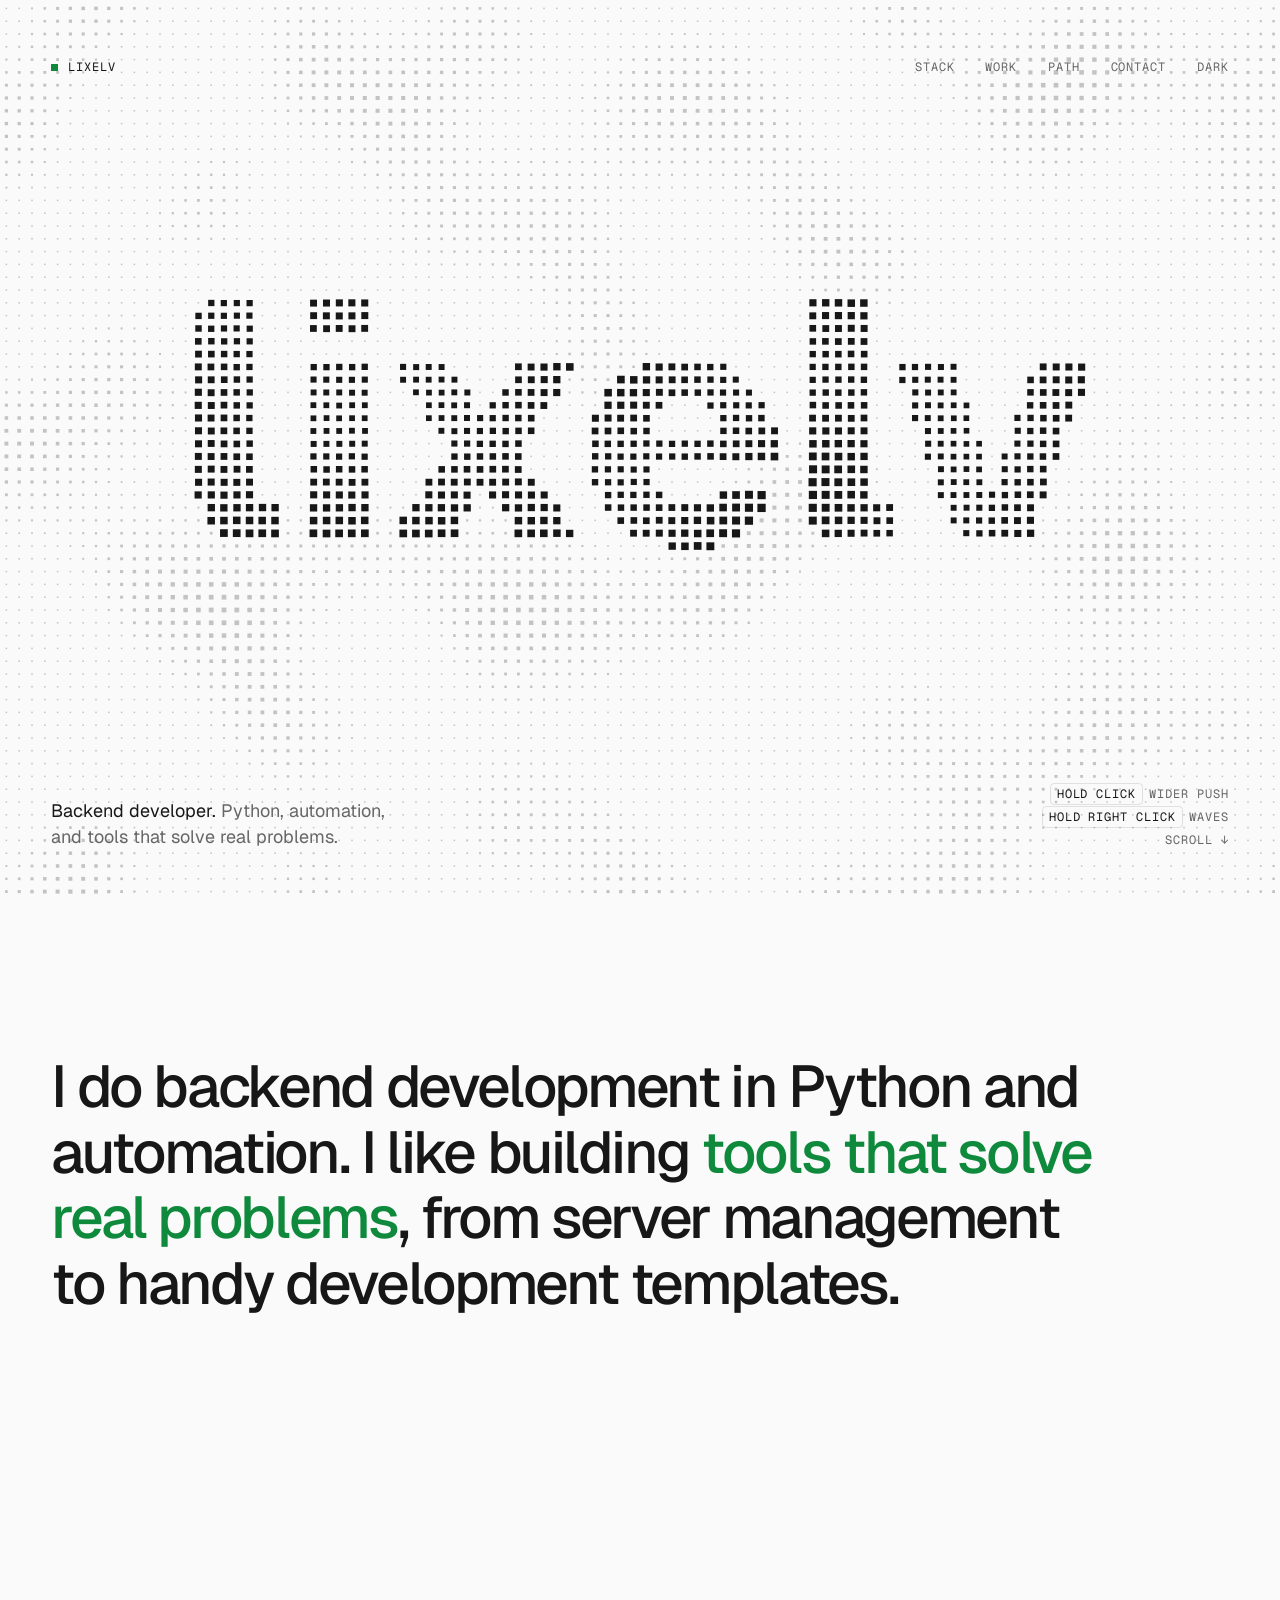
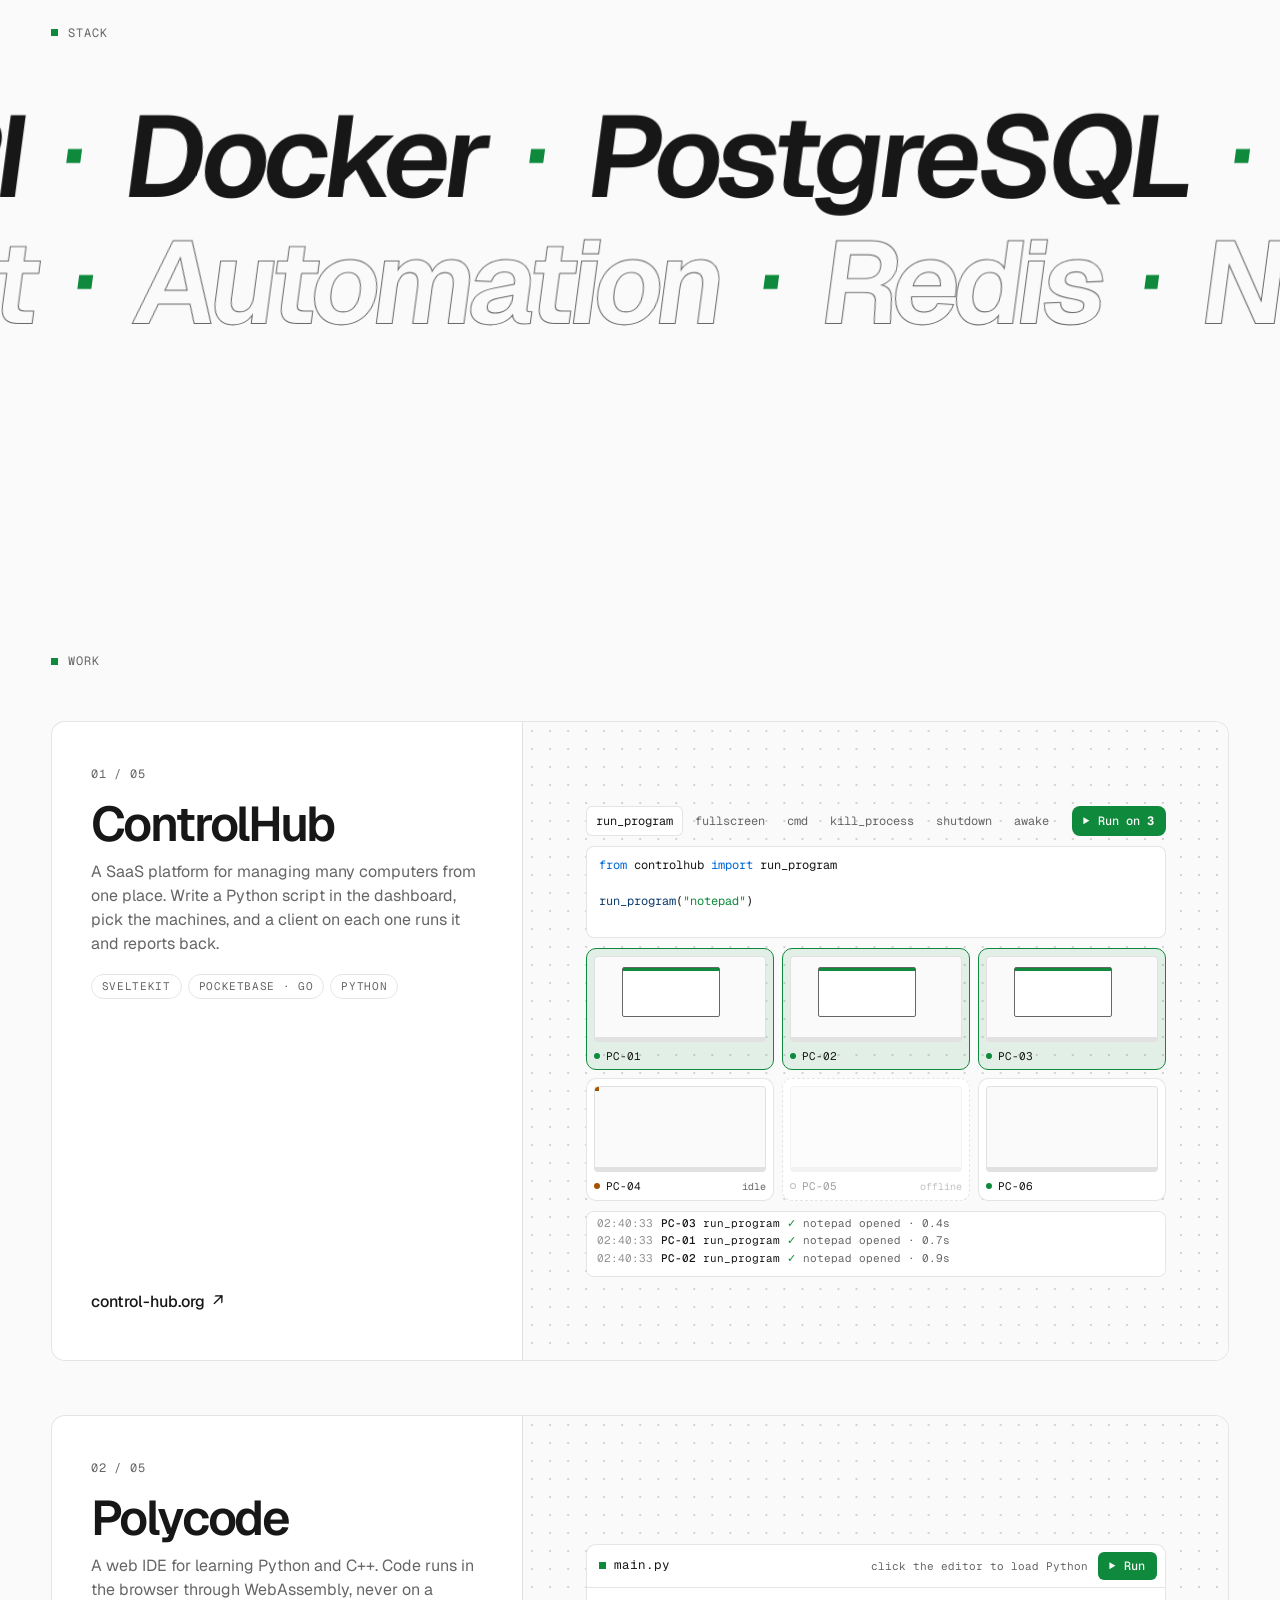
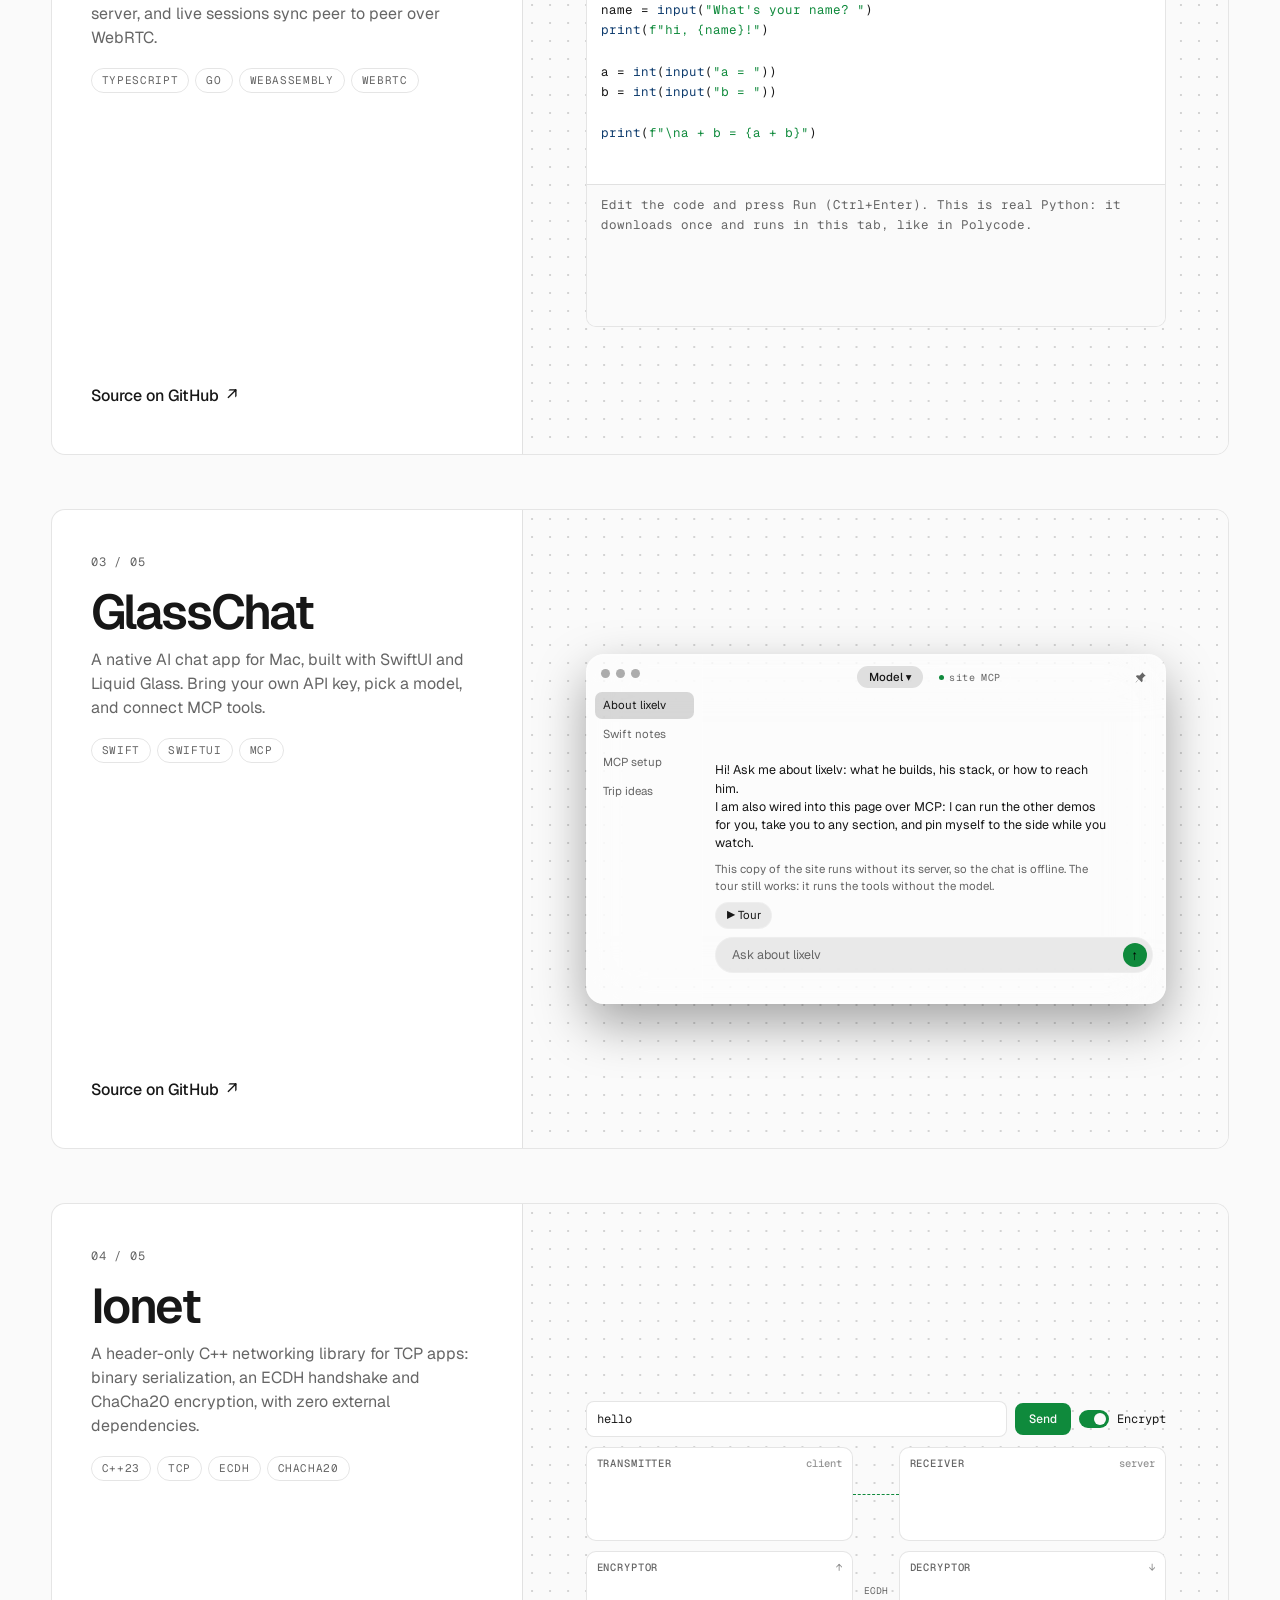
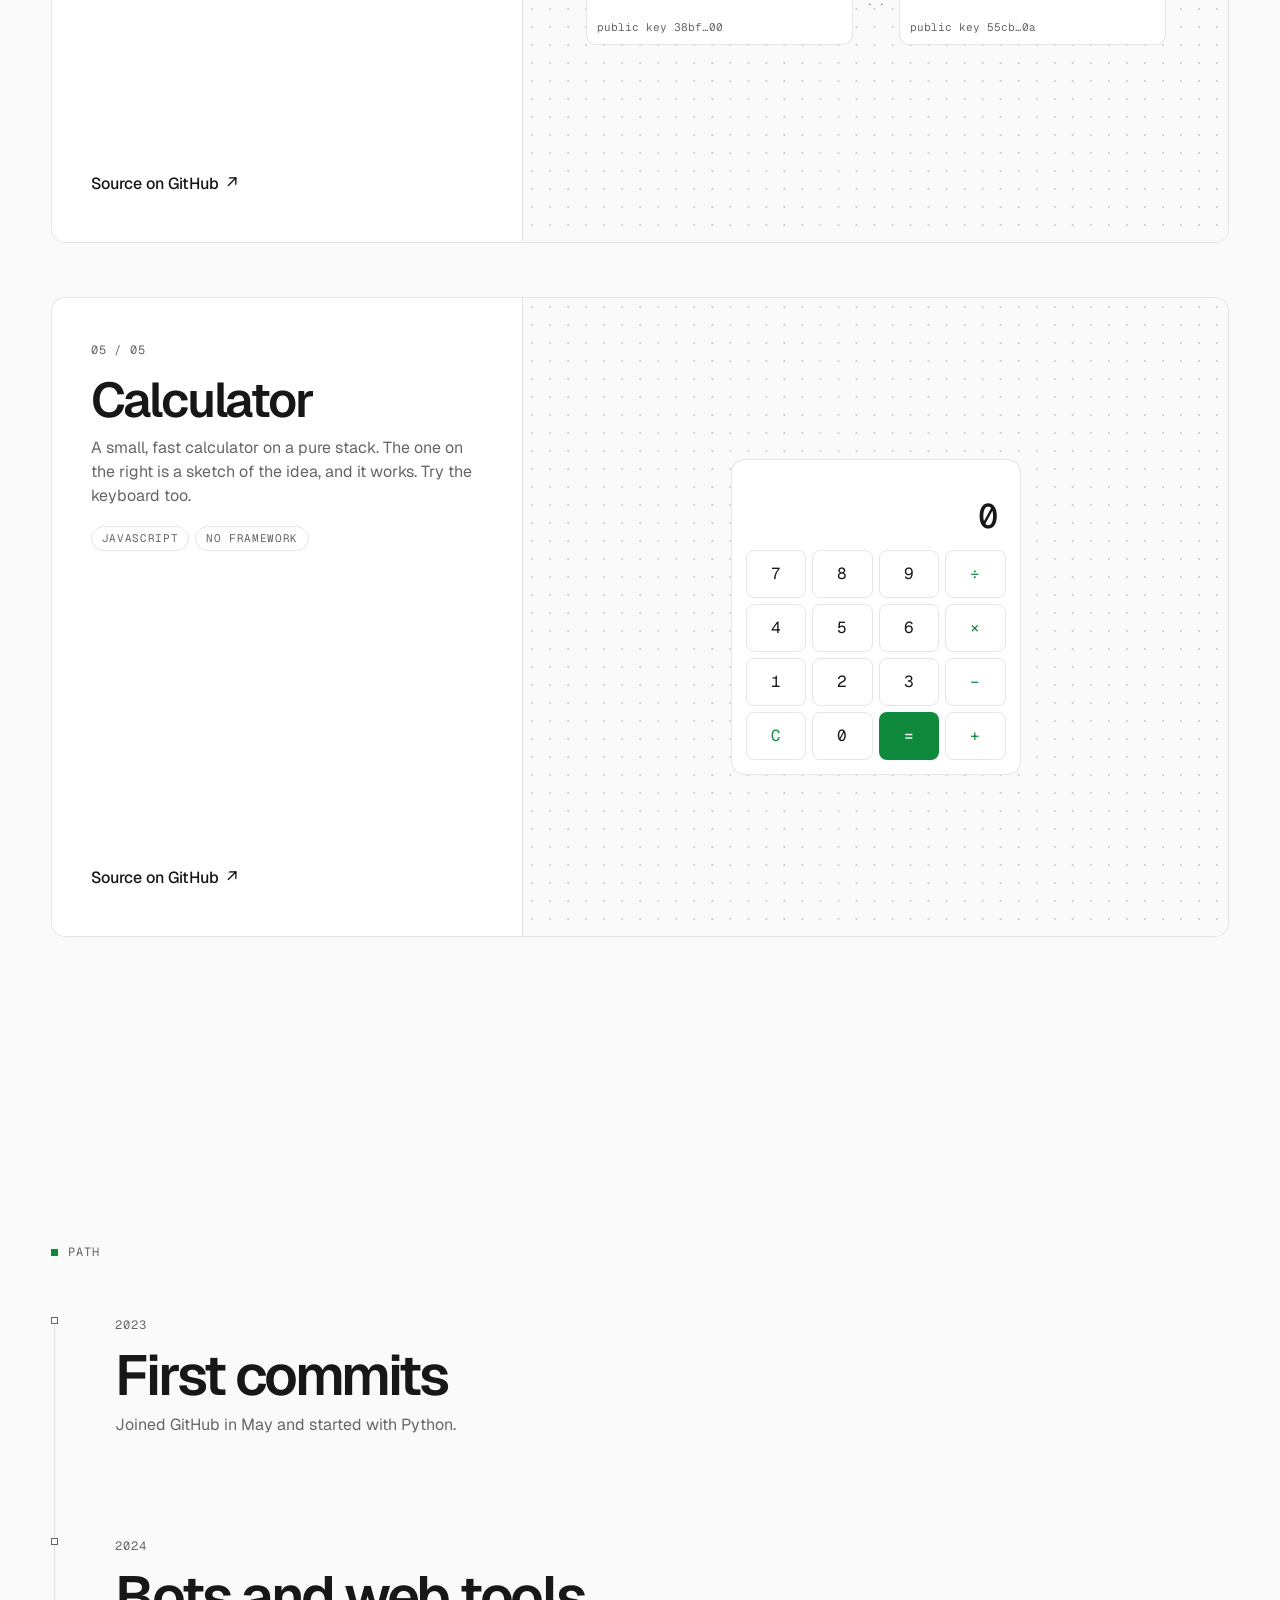
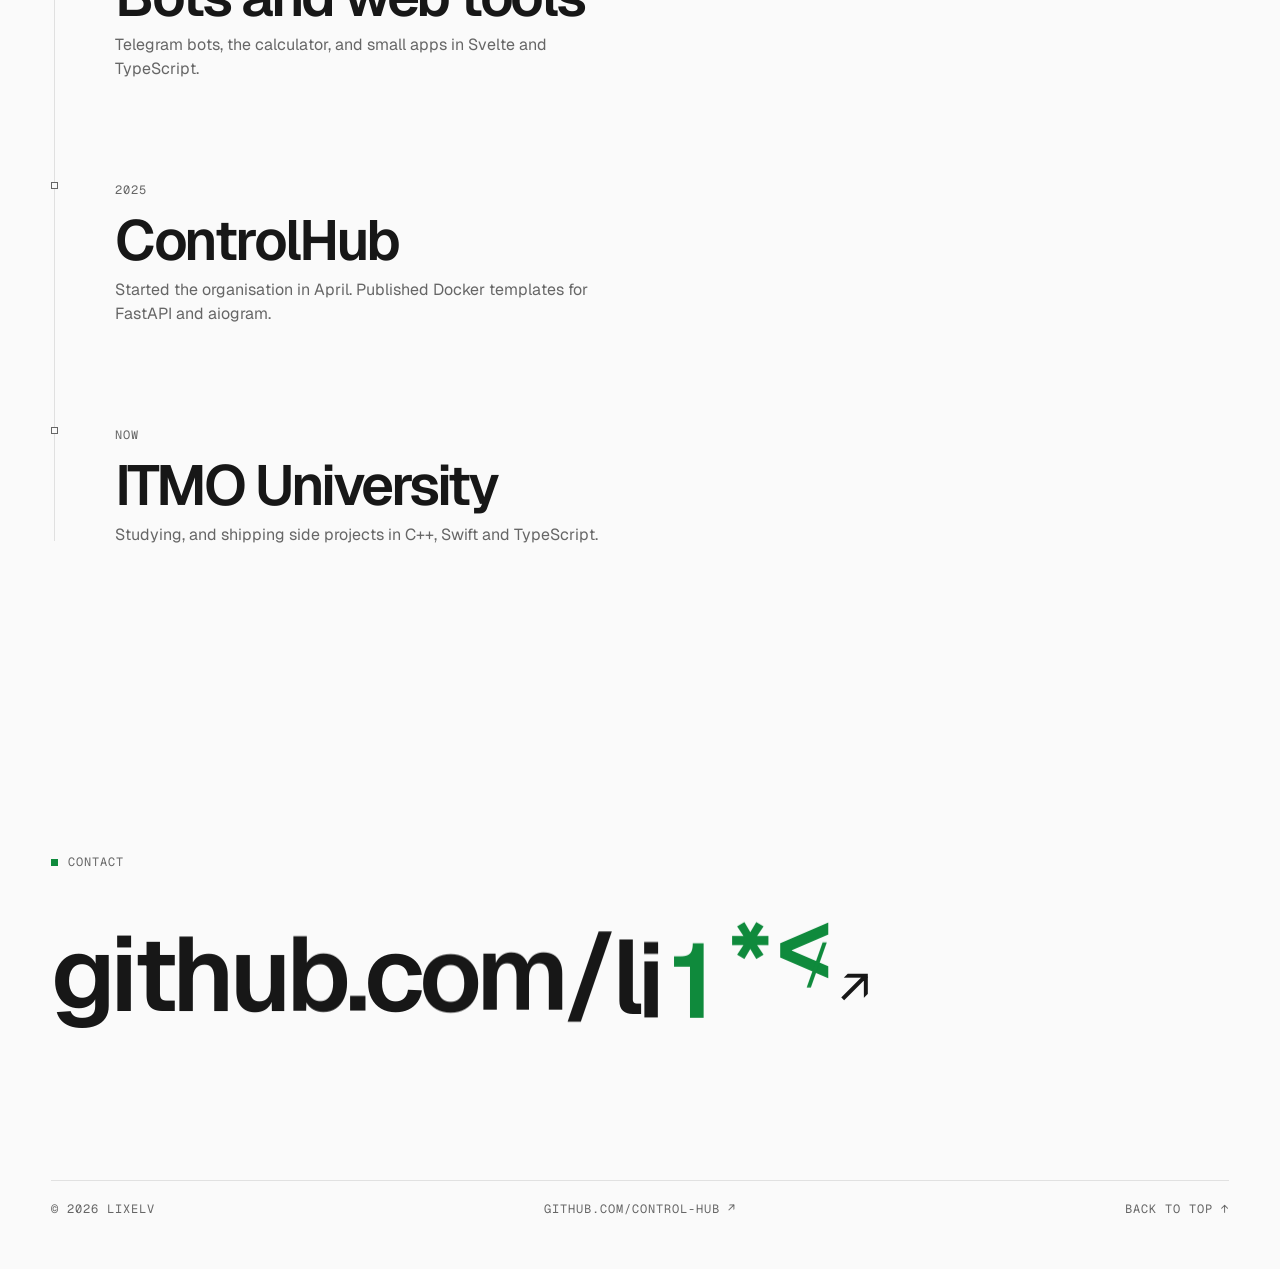
==== site/index.html @ 03f2c29e "Make the site work in WebKit, add the chat's site MCP tools WebKit - Wait for the style sheets befor" ====
<!doctype html>
<html lang="en">
<head>
<meta charset="utf-8">
<meta name="viewport" content="width=device-width, initial-scale=1">
<title>lixelv — backend developer</title>
<meta name="description" content="lixelv. Backend development in Python, and automation.">
<meta name="theme-color" content="#000000">
<meta property="og:type" content="website">
<meta property="og:title" content="lixelv — backend developer">
<meta property="og:description" content="Backend development in Python, automation, and tools that solve real problems.">
<link rel="icon" href="favicon.svg" type="image/svg+xml">
<link rel="preconnect" href="https://fonts.googleapis.com">
<link rel="preconnect" href="https://fonts.gstatic.com" crossorigin>
<link href="https://fonts.googleapis.com/css2?family=Geist:wght@400;500;600;800&family=Geist+Mono:wght@400;500&display=swap" rel="stylesheet">
<link rel="stylesheet" href="css/style.css">
<link rel="stylesheet" href="css/demos.css">
</head>
<body>
<div id="bar" aria-hidden="true"></div>

<header class="hero" id="top">
  <canvas id="field" aria-hidden="true"></canvas>
  <nav aria-label="Main">
    <a class="brand" href="#top"><span class="px"></span>lixelv</a>
    <div class="links">
      <a href="#stack" class="hide-s">Stack</a>
      <a href="#work">Work</a>
      <a href="#path" class="hide-s">Path</a>
      <a href="#contact">Contact</a>
      <button class="theme" id="theme" type="button" aria-label="Switch colour theme">Light</button>
    </div>
  </nav>
  <h1 class="sr">lixelv</h1>
  <div class="hero-foot">
    <p>Backend developer. <span>Python, automation, and tools that solve real problems.</span></p>
    <div class="mono hints" aria-hidden="true">
      <span class="m"><kbd>Hold click</kbd>wider push</span>
      <span class="m"><kbd>Hold right click</kbd>waves</span>
      <span>Scroll <i>↓</i></span>
    </div>
  </div>
</header>

<main>
  <section aria-label="About">
    <p class="statement" id="statement">I do backend development in Python and automation. I like building <em>tools that solve real problems</em>, from server management to handy development templates.</p>
  </section>

  <section id="stack" class="stack">
    <h2 class="mono label rv"><span class="px"></span><span data-scramble>Stack</span></h2>
    <ul class="sr"><li>Python</li><li>FastAPI</li><li>Docker</li><li>PostgreSQL</li><li>Redis</li><li>Nginx</li><li>JavaScript</li></ul>
    <div aria-hidden="true">
      <div class="mq-row"><span>Python</span><span>FastAPI</span><span>Docker</span><span>PostgreSQL</span></div>
      <div class="mq-row ghost"><span>Redis</span><span>Nginx</span><span>JavaScript</span><span>Automation</span></div>
    </div>
  </section>

  <section id="work">
    <h2 class="mono label rv"><span class="px"></span><span data-scramble>Work</span></h2>
    <div class="cards">

      <article class="card" style="--n:0">
        <div class="card-info">
          <div>
            <span class="mono">01 / 05</span>
            <h3>ControlHub</h3>
            <p>A SaaS platform for managing many computers from one place. Write a Python script in the dashboard, pick the machines, and a client on each one runs it and reports back.</p>
            <div class="tags"><span>SvelteKit</span><span>PocketBase · Go</span><span>Python</span></div>
          </div>
          <a class="visit" href="https://control-hub.org/" target="_blank" rel="noopener">control-hub.org <i>↗</i></a>
        </div>
        <div class="viz">
          <div class="ch" id="ch">
            <div class="ch-bar">
              <div class="ch-scripts" id="ch-scripts" role="group" aria-label="Script to run">
                <button type="button" data-s="open" aria-pressed="true">run_program</button>
                <button type="button" data-s="full" aria-pressed="false">fullscreen</button>
                <button type="button" data-s="cmd" aria-pressed="false">cmd</button>
                <button type="button" data-s="kill" aria-pressed="false">kill_process</button>
                <button type="button" data-s="shutdown" aria-pressed="false">shutdown</button>
                <button type="button" data-s="awake" aria-pressed="false">awake</button>
              </div>
              <button class="ch-run" id="ch-run" type="button">▶ Run on <b>3</b></button>
            </div>
            <pre class="ch-code" id="ch-code" aria-label="Script source"></pre>
            <div class="ch-grid" id="ch-grid" role="group" aria-label="Computers. Click to select."></div>
            <div class="ch-log" id="ch-log" aria-live="polite"></div>
          </div>
        </div>
      </article>

      <article class="card" style="--n:1">
        <div class="card-info">
          <div>
            <span class="mono">02 / 05</span>
            <h3>Polycode</h3>
            <p>A web IDE for learning Python and C++. Code runs in the browser through WebAssembly, never on a server, and live sessions sync peer to peer over WebRTC.</p>
            <div class="tags"><span>TypeScript</span><span>Go</span><span>WebAssembly</span><span>WebRTC</span></div>
          </div>
          <a class="visit" href="https://github.com/lixelv/polycode" target="_blank" rel="noopener">Source on GitHub <i>↗</i></a>
        </div>
        <div class="viz">
          <div class="pcx" id="pcx">
            <div class="pcx-top">
              <span class="pcx-tab"><span class="px"></span>main.py</span>
              <span class="pcx-status" id="pcx-status" aria-live="polite"></span>
              <button class="pcx-run" id="pcx-run" type="button">▶ Run</button>
            </div>
            <div class="pcx-ed">
              <pre class="pcx-hl" id="pcx-hl" aria-hidden="true"></pre>
              <textarea id="pcx-code" spellcheck="false" autocapitalize="off" autocomplete="off" autocorrect="off" wrap="off" aria-label="Python code, editable"></textarea>
            </div>
            <div class="pcx-con" id="pcx-con">
              <div class="pcx-out" id="pcx-out" aria-live="polite"></div>
              <form class="pcx-in" id="pcx-in" hidden>
                <span class="px"></span>
                <input id="pcx-line" autocomplete="off" spellcheck="false" aria-label="Input for the running program" placeholder="type here, press Enter">
              </form>
            </div>
          </div>
        </div>
      </article>

      <article class="card" style="--n:2">
        <div class="card-info">
          <div>
            <span class="mono">03 / 05</span>
            <h3>GlassChat</h3>
            <p>A native AI chat app for Mac, built with SwiftUI and Liquid Glass. Bring your own API key, pick a model, and connect MCP tools.</p>
            <div class="tags"><span>Swift</span><span>SwiftUI</span><span>MCP</span></div>
          </div>
          <a class="visit" href="https://github.com/lixelv/glasschat" target="_blank" rel="noopener">Source on GitHub <i>↗</i></a>
        </div>
        <div class="viz glass" id="gc-viz">
          <div class="gc" id="gc">
            <div class="gc-side" aria-hidden="true">
              <div class="lights"><i></i><i></i><i></i></div>
              <b class="act">About lixelv</b><b>Swift notes</b><b>MCP setup</b><b>Trip ideas</b>
            </div>
            <div class="gc-main">
              <div class="gc-head">
                <span class="gc-model" id="gc-model">Model ▾</span>
                <span class="gc-mcp" id="gc-mcp" title="Tools from this site's MCP server"><i></i>site MCP</span>
                <button class="gc-pin" id="gc-pin" type="button" aria-pressed="false" aria-label="Pin the chat to the side" title="Pin to the side">
                  <svg viewBox="0 0 16 16" width="13" height="13" aria-hidden="true"><path d="M10 1.5 14.5 6l-1.6.6-2.5 2.5.3 3.3L9.4 13.7 6 10.3 2.3 14l-.3-.3L5.7 10 2.3 6.6 3.6 5.3l3.3.3 2.5-2.5z" fill="currentColor"/></svg>
                </button>
              </div>
              <div class="gc-msgs" id="gc-msgs" aria-live="polite"></div>
              <div class="gc-chips" id="gc-chips"></div>
              <form class="gc-input" id="gc-form">
                <input id="gc-in" placeholder="Ask about lixelv" aria-label="Message" maxlength="300" autocomplete="off">
                <button type="submit" aria-label="Send">↑</button>
              </form>
              <span class="gc-quota" id="gc-quota"></span>
            </div>
          </div>
        </div>
      </article>

      <article class="card" style="--n:3">
        <div class="card-info">
          <div>
            <span class="mono">04 / 05</span>
            <h3>Ionet</h3>
            <p>A header-only C++ networking library for TCP apps: binary serialization, an ECDH handshake and ChaCha20 encryption, with zero external dependencies.</p>
            <div class="tags"><span>C++23</span><span>TCP</span><span>ECDH</span><span>ChaCha20</span></div>
          </div>
          <a class="visit" href="https://github.com/lixelv/ionet" target="_blank" rel="noopener">Source on GitHub <i>↗</i></a>
        </div>
        <div class="viz">
          <div class="nx" id="nx">
            <form class="nx-bar" id="nx-form">
              <input id="nx-msg" value="hello" maxlength="14" aria-label="Message to send" spellcheck="false" autocomplete="off">
              <button type="submit">Send</button>
              <label class="nx-sw"><input type="checkbox" id="nx-enc" checked><span aria-hidden="true"></span>Encrypt</label>
            </form>
            <div class="nx-grid">
              <section class="nx-b" data-b="tx"><h4>Transmitter <em>client</em></h4><div class="nx-cells" id="nx-tx"></div><p id="nx-tx-n"></p></section>
              <div class="nx-wire" id="nx-wire" aria-hidden="true"></div>
              <section class="nx-b" data-b="rx"><h4>Receiver <em>server</em></h4><div class="nx-cells" id="nx-rx"></div><p id="nx-rx-n"></p></section>
              <section class="nx-b nx-x" data-b="enc"><h4>Encryptor <em>↑</em></h4><div class="nx-cells" id="nx-en"></div><p id="nx-en-n"></p></section>
              <div class="nx-key nx-x" id="nx-key" aria-hidden="true"></div>
              <section class="nx-b nx-x" data-b="dec"><h4>Decryptor <em>↓</em></h4><div class="nx-cells" id="nx-de"></div><p id="nx-de-n"></p></section>
            </div>
            <p class="mono nx-step" id="nx-step" aria-live="polite"></p>
          </div>
        </div>
      </article>

      <article class="card" style="--n:4">
        <div class="card-info">
          <div>
            <span class="mono">05 / 05</span>
            <h3>Calculator</h3>
            <p>A small, fast calculator on a pure stack. The one on the right is a sketch of the idea, and it works. Try the keyboard too.</p>
            <div class="tags"><span>JavaScript</span><span>No framework</span></div>
          </div>
          <a class="visit" href="https://github.com/lixelv/calculator-app" target="_blank" rel="noopener">Source on GitHub <i>↗</i></a>
        </div>
        <div class="viz">
          <div class="calc" id="calc" role="group" aria-label="Calculator demo" tabindex="0">
            <span class="calc-expr" id="calc-expr" aria-hidden="true"></span>
            <output aria-live="polite">0</output>
            <div>
              <button type="button">7</button><button type="button">8</button><button type="button">9</button><button type="button" class="op">÷</button>
              <button type="button">4</button><button type="button">5</button><button type="button">6</button><button type="button" class="op">×</button>
              <button type="button">1</button><button type="button">2</button><button type="button">3</button><button type="button" class="op">−</button>
              <button type="button" class="op">C</button><button type="button">0</button><button type="button" class="eq">=</button><button type="button" class="op">+</button>
            </div>
          </div>
        </div>
      </article>

    </div>
  </section>

  <section id="path">
    <h2 class="mono label rv"><span class="px"></span><span data-scramble>Path</span></h2>
    <ol class="path" id="pathlist">
      <div class="rail" aria-hidden="true"><b></b></div>
      <li><span class="mono">2023</span><h3>First commits</h3><p>Joined GitHub in May and started with Python.</p></li>
      <li><span class="mono">2024</span><h3>Bots and web tools</h3><p>Telegram bots, the calculator, and small apps in Svelte and TypeScript.</p></li>
      <li><span class="mono">2025</span><h3>ControlHub</h3><p>Started the organisation in April. Published Docker templates for FastAPI and aiogram.</p></li>
      <li><span class="mono">Now</span><h3>ITMO University</h3><p>Studying, and shipping side projects in C++, Swift and TypeScript.</p></li>
    </ol>
  </section>

  <section id="contact" class="contact">
    <h2 class="mono label rv"><span class="px"></span><span data-scramble>Contact</span></h2>
    <a class="big rv" href="https://github.com/lixelv" target="_blank" rel="noopener" aria-label="github.com/lixelv"><span class="big-t" aria-hidden="true">github.com/lixelv</span><span aria-hidden="true">↗</span></a>
    <footer class="mono">
      <span>© 2026 lixelv</span>
      <a href="https://github.com/control-hub" target="_blank" rel="noopener">github.com/control-hub ↗</a>
      <a href="#top">Back to top ↑</a>
    </footer>
  </section>
</main>

<script src="js/main.js" defer></script><script type="module" src="js/demos/controlhub.js"></script>
<script type="module" src="js/demos/polycode.js"></script>
<script type="module" src="js/demos/ionet.js"></script>
<script type="module" src="js/demos/calculator.js"></script>
<script type="module" src="js/demos/glasschat.js"></script>
</body>
</html>
---- site/css/style.css ----
/* Provisional tokens (no design system yet). Neutrals follow Vercel's Geist palette; accent is green. */
:root {
  --bg: #000; --card: #0a0a0a; --fg: #ededed; --muted: #a1a1a1;
  --line: rgba(255, 255, 255, .14); --dot: rgba(255, 255, 255, .2);
  --accent: #2fd673; --accent-soft: rgba(47, 214, 115, .14);
  --warn: #f5a623; --blue: #52a8ff; --red: #ff6166;
  --pad: clamp(20px, 4vw, 56px);
  --sans: "Geist", ui-sans-serif, system-ui, sans-serif;
  --mono: "Geist Mono", ui-monospace, "SF Mono", Menlo, Consolas, monospace;
  --ease: cubic-bezier(.2, .7, .2, 1);
  color-scheme: dark;
}
@media (prefers-color-scheme: light) {
  :root:not([data-theme="dark"]) {
    --bg: #fafafa; --card: #fff; --fg: #171717; --muted: #666;
    --line: rgba(0, 0, 0, .1); --dot: rgba(0, 0, 0, .22);
    --accent: #0f8a3c; --accent-soft: rgba(15, 138, 60, .1); --warn: #a35200; --blue: #0068d6; --red: #cb2a2f;
    color-scheme: light;
  }
}
:root[data-theme="light"] {
  --bg: #fafafa; --card: #fff; --fg: #171717; --muted: #666;
  --line: rgba(0, 0, 0, .1); --dot: rgba(0, 0, 0, .22);
  --accent: #0f8a3c; --accent-soft: rgba(15, 138, 60, .1); --warn: #a35200; --blue: #0068d6; --red: #cb2a2f;
  color-scheme: light;
}

*, *::before, *::after { box-sizing: border-box; }
html { scroll-behavior: smooth; -webkit-text-size-adjust: 100%; }
body {
  margin: 0; background: var(--bg); color: var(--fg);
  font: 400 16px/1.5 var(--sans); -webkit-font-smoothing: antialiased;
  transition: background-color .4s, color .4s; overflow-x: clip;
}
a { color: inherit; text-decoration: none; }
::selection { background: var(--accent); color: var(--bg); }
:focus-visible { outline: 2px solid var(--accent); outline-offset: 4px; }
.sr { position: absolute; width: 1px; height: 1px; overflow: hidden; clip-path: inset(50%); white-space: nowrap; }
.mono { font: 400 12px/1.4 var(--mono); letter-spacing: .08em; text-transform: uppercase; color: var(--muted); }
.px { display: inline-block; width: 7px; height: 7px; background: var(--accent); flex: none; }

#bar { position: fixed; inset: 0 0 auto 0; height: 2px; background: var(--accent); transform: scaleX(0); transform-origin: left; z-index: 50; }

/* ---------- hero ---------- */
.hero {
  position: relative; height: 100svh; min-height: 480px;
  display: flex; flex-direction: column; justify-content: space-between; padding: var(--pad);
  user-select: none; -webkit-user-select: none;
}
#field { position: absolute; inset: 0; width: 100%; height: 100%; pointer-events: none; }
.hero > :not(canvas) { position: relative; }
nav { display: flex; justify-content: space-between; align-items: center; gap: 16px; }
nav .links { display: flex; align-items: center; gap: clamp(14px, 2.4vw, 32px); }
nav a, .theme {
  font: 400 12px/1 var(--mono); letter-spacing: .08em; text-transform: uppercase;
  color: var(--muted); transition: color .25s; padding: 10px 0;
}
nav a:hover, .theme:hover { color: var(--fg); }
nav .brand { color: var(--fg); display: flex; align-items: center; gap: 10px; }
.brand .px { animation: blink 2.4s steps(1) infinite; }
@keyframes blink { 0%, 70% { opacity: 1; } 71%, 100% { opacity: 0; } }
.theme { background: none; border: 0; cursor: pointer; }
.hero-foot { display: flex; justify-content: space-between; align-items: flex-end; gap: 24px; }
.hero-foot p { margin: 0; max-width: 30ch; font-size: clamp(15px, 1.5vw, 18px); line-height: 1.4; text-wrap: balance; }
.hero-foot p span { color: var(--muted); }
.hints { display: grid; gap: 6px; text-align: right; }
.hints kbd { font: inherit; color: var(--fg); border: 1px solid var(--line); border-radius: 4px; padding: 2px 6px; margin-right: 6px; }
.hints i { display: inline-block; font-style: normal; animation: nudge 1.8s ease-in-out infinite; }
@keyframes nudge { 50% { transform: translateY(4px); } }
@media (hover: none), (max-width: 720px) { .hints .m { display: none; } }

/* ---------- sections ---------- */
section { padding: clamp(72px, 12vw, 170px) var(--pad); }
.label { display: flex; align-items: center; gap: 10px; margin: 0 0 clamp(28px, 4vw, 56px); }

.statement {
  margin: 0; max-width: 20em; font: 500 clamp(28px, 4.6vw, 68px)/1.12 var(--sans);
  letter-spacing: -.04em; text-wrap: balance;
}
.statement .w { opacity: .16; transition: opacity .5s; }
.statement .w.lit { opacity: 1; }
.statement em { font-style: normal; color: var(--accent); }

/* ---------- stack marquee ---------- */
.stack { padding-left: 0; padding-right: 0; overflow: hidden; }
.stack .label { padding: 0 var(--pad); }
.mq-row {
  display: flex; width: max-content; will-change: transform;
  font: 600 clamp(44px, 9vw, 132px)/1.1 var(--sans); letter-spacing: -.05em; white-space: nowrap;
}
.mq-row span { display: inline-flex; align-items: center; transition: color .3s; }
.mq-row span::after { content: ""; width: .12em; height: .12em; background: var(--accent); margin: 0 .38em; }
/* fill with the page colour and paint it over the stroke: hides the overlapping contours inside glyphs like t */
.mq-row.ghost { color: var(--bg); -webkit-text-stroke: 2px var(--muted); paint-order: stroke fill; transition: color .4s; }
.mq-row.ghost span:hover { color: var(--bg); }
@media (hover: hover) {
  .mq-row span:hover { color: var(--accent); -webkit-text-stroke-color: var(--accent); }
}

/* ---------- work: stacking cards ---------- */
.cards { display: grid; gap: clamp(28px, 6vh, 64px); }
.card {
  --k: 0; position: sticky; top: calc(56px + var(--n) * 12px);
  height: min(640px, calc(100vh - 150px)); min-height: 420px;
  display: grid; grid-template-columns: minmax(0, .8fr) minmax(0, 1.2fr);
  background: var(--card); border: 1px solid var(--line); border-radius: 14px; overflow: hidden;
  transform: scale(calc(1 - var(--k) * .06)); transform-origin: top center;
}
/* A card that is being covered dims. A black veil gives the same picture as filter: brightness(),
   without re-filtering the whole card (canvases, backdrop blur) on every scroll frame. */
.card::after {
  content: ""; position: absolute; inset: 0; z-index: 3; pointer-events: none;
  background: #000; opacity: calc(var(--k) * .5);
}
.card-info { position: relative; padding: clamp(20px, 3vw, 44px); display: flex; flex-direction: column; justify-content: space-between; gap: 24px; }
.card h3 { margin: 14px 0 12px; font: 600 clamp(28px, 3.8vw, 56px)/1.02 var(--sans); letter-spacing: -.045em; text-wrap: balance; }
.card p { margin: 0; color: var(--muted); max-width: 36ch; }
.tags { display: flex; flex-wrap: wrap; gap: 6px; margin-top: 18px; }
.tags span { font: 400 11px/1 var(--mono); letter-spacing: .06em; text-transform: uppercase; color: var(--muted); border: 1px solid var(--line); border-radius: 99px; padding: 6px 10px; }
.visit { display: inline-flex; align-items: center; gap: 8px; font-weight: 500; align-self: flex-start; padding: 8px 0; }
.visit i { font: 400 18px/1 var(--mono); font-style: normal; transition: transform .45s var(--ease), color .25s; }
.visit:hover i { transform: translate(4px, -4px); color: var(--accent); }
.viz {
  position: relative; border-left: 1px solid var(--line); background-color: var(--bg);
  display: grid; place-items: center; overflow: hidden; padding: 20px;
}
/* ---------- path ---------- */
.path { list-style: none; margin: 0; padding: 0 0 0 clamp(28px, 5vw, 72px); position: relative; max-width: 900px; }
.rail { position: absolute; left: 3px; top: 6px; bottom: 6px; width: 1px; background: var(--line); }
.rail b { position: absolute; inset: 0; background: var(--accent); transform: scaleY(0); transform-origin: top; }
.path li { position: relative; padding: 0 0 clamp(44px, 8vw, 96px); opacity: .3; transition: opacity .6s; }
.path li:last-of-type { padding-bottom: 0; }
.path li.on { opacity: 1; }
.path li::before {
  content: ""; position: absolute; left: calc(-1 * clamp(28px, 5vw, 72px)); top: 5px; width: 7px; height: 7px;
  background: var(--bg); border: 1px solid var(--muted); transition: background-color .4s, border-color .4s, transform .4s var(--ease);
}
.path li.on::before { background: var(--accent); border-color: var(--accent); transform: scale(1.5) rotate(90deg); }
.path h3 { margin: 10px 0 8px; font: 600 clamp(26px, 4.4vw, 60px)/1.04 var(--sans); letter-spacing: -.045em; }
.path p { margin: 0; color: var(--muted); max-width: 44ch; }
.path li.on .mono { color: var(--accent); }

/* ---------- contact ---------- */
.contact { padding-bottom: var(--pad); }
.big {
  display: inline-flex; align-items: baseline; gap: .25em;
  font: 600 clamp(30px, 8.2vw, 132px)/1 var(--sans); letter-spacing: -.055em; transition: color .3s;
}
.big-t { white-space: nowrap; }
.big .c { display: inline-block; text-align: center; transition: color .35s; will-change: transform; }
.big .c.hot { color: var(--accent); transition: none; }
.big span:last-child { font: 400 .5em/1 var(--mono); transition: transform .45s var(--ease), color .3s; }
.big:hover span:last-child, .big:focus-visible span:last-child { color: var(--accent); transform: translate(.15em, -.15em); }
footer {
  display: flex; justify-content: space-between; flex-wrap: wrap; gap: 12px 24px;
  margin-top: clamp(72px, 12vw, 160px); padding-top: 20px; border-top: 1px solid var(--line);
}
footer a { transition: color .25s; }
footer a:hover { color: var(--fg); }

.rv { opacity: 0; transform: translateY(18px); transition: opacity .9s, transform .9s var(--ease); }
.rv.in { opacity: 1; transform: none; }

@media (max-width: 820px) {
  .card { position: relative; top: auto; height: auto; grid-template-columns: 1fr; transform: none; }
  .card::after { display: none; }
  .viz { border-left: 0; border-top: 1px solid var(--line); min-height: 300px; }
  nav .hide-s { display: none; }
}
@media (prefers-reduced-motion: reduce) {
  html { scroll-behavior: auto; }
  *, *::before, *::after { animation: none !important; transition: none !important; }
  .rv, .path li { opacity: 1; transform: none; }
  .statement .w { opacity: 1; }
  .card { transform: none; }
  .card::after { display: none; }
}
---- site/css/demos.css ----
/* Styles for the interactive demos inside the project cards. Tokens come from style.css. */

.viz { grid-template-columns: minmax(0, 1fr); }
.viz > * { position: relative; justify-self: center; width: 100%; min-width: 0; max-width: 580px; }
/* the live dot field behind every demo (js/main.js) */
.viz > canvas.dots { position: absolute; inset: 0; width: 100%; height: 100%; max-width: none; pointer-events: none; }
.viz [hidden] { display: none !important; }
.viz button, .viz input, .viz textarea { -webkit-tap-highlight-color: transparent; }

/* Python tokens (ControlHub script, Polycode editor) */
.t-k { color: var(--blue); }
.t-s { color: var(--accent); }
.t-n { color: var(--warn); }
.t-c { color: var(--muted); font-style: italic; }
.t-b { color: color-mix(in srgb, var(--blue) 45%, var(--fg)); }

@keyframes pulse { 50% { opacity: .45; } }
@keyframes shake { 25% { transform: translateX(-4px); } 75% { transform: translateX(4px); } }

/* ---------- ControlHub: a tiny dashboard ---------- */
.ch { display: grid; gap: 10px; font: 400 12px/1.5 var(--mono); }
.ch-bar { display: flex; gap: 8px; align-items: center; justify-content: space-between; }
.ch-scripts { display: flex; gap: 2px; flex-wrap: wrap; min-width: 0; }
.ch-scripts button {
  font: inherit; padding: 5px 9px; border-radius: 6px; border: 1px solid transparent; background: none;
  color: var(--muted); cursor: pointer; transition: color .2s, border-color .2s, background-color .2s;
}
.ch-scripts button:hover { color: var(--fg); }
.ch-scripts button[aria-pressed="true"] { color: var(--fg); border-color: var(--line); background: var(--card); }
.ch-run {
  flex: none; font: 500 12px/1 var(--mono); padding: 9px 12px; border-radius: 8px; border: 0;
  background: var(--accent); color: var(--bg); cursor: pointer; white-space: nowrap; transition: transform .1s, background-color .2s;
}
.ch-run:active { transform: scale(.95); }
.ch-run:disabled { background: var(--line); color: var(--muted); cursor: default; }
.ch-code { margin: 0; min-height: calc(6em + 20px); padding: 9px 12px; background: var(--card); border: 1px solid var(--line); border-radius: 8px; white-space: pre; overflow: hidden; font: inherit; }
.ch-grid { display: grid; grid-template-columns: repeat(3, minmax(0, 1fr)); gap: 8px; }
.pc {
  font: inherit; color: inherit; text-align: left; display: grid; gap: 6px; padding: 7px 7px 5px; cursor: pointer;
  background: var(--card); border: 1px solid var(--line); border-radius: 10px;
  transition: border-color .2s, background-color .2s, transform .15s;
}
.pc:hover { border-color: var(--muted); }
.pc:active { transform: scale(.97); }
.pc.sel { border-color: var(--accent); background: var(--accent-soft); }
.pc .scr { position: relative; display: block; aspect-ratio: 16 / 8; background: var(--bg); border: 1px solid var(--line); border-radius: 4px; overflow: hidden; }
.pc .scr::before { content: ""; position: absolute; left: 0; right: 0; bottom: 0; height: 4px; background: var(--line); }
.pc .win {
  position: absolute; left: 16%; top: 12%; width: 58%; height: 60%; border: 1px solid var(--muted); border-radius: 2px;
  background: linear-gradient(var(--accent), var(--accent)) top / 100% 3px no-repeat, var(--card);
  transform: scale(.2); opacity: 0; transition: all .38s var(--ease);
}
.pc.has-win .win { transform: none; opacity: 1; }
.pc.full .win { left: 0; top: 0; width: 100%; height: calc(100% - 4px); border-radius: 0; }
.pc .out { position: absolute; left: 4px; bottom: 7px; font-size: 8px; line-height: 1; color: var(--accent); opacity: 0; transition: opacity .2s; white-space: nowrap; }
.pc.echo .out { opacity: 1; }
.pc[data-status="running"] .scr::after {
  content: ""; position: absolute; top: 0; left: 0; height: 2px; width: 40%; background: var(--accent);
  animation: ch-load .7s linear infinite;
}
@keyframes ch-load { from { transform: translateX(-100%); } to { transform: translateX(250%); } }
/* an idle machine runs a screensaver */
.pc[data-status="idle"] .scr::after {
  content: ""; position: absolute; width: 4px; height: 4px; background: var(--warn);
  animation: ch-sx 3.1s linear infinite alternate, ch-sy 2.3s linear infinite alternate;
}
@keyframes ch-sx { from { left: 2%; } to { left: 92%; } }
@keyframes ch-sy { from { top: 4%; } to { top: 72%; } }
.pc[data-status="offline"] { border-style: dashed; }
.pc[data-status="offline"] > * { opacity: .4; }
.pc.sel[data-status="offline"] { background: none; }
/* shutdown: the picture collapses to a line, like an old tube */
.pc.dying .scr { animation: ch-die .65s var(--ease) forwards; }
@keyframes ch-die { 55% { transform: scaleY(.04); opacity: 1; } to { transform: scale(0, .04); opacity: 0; } }
/* waking up: the client is not connected yet */
.pc[data-status="booting"] { border-style: dashed; }
.pc[data-status="booting"] .scr { animation: pulse 1s infinite; }
.pc[data-status="booting"] .scr::after { content: ""; position: absolute; top: 0; left: 0; height: 2px; width: 40%; background: var(--warn); animation: ch-load .9s linear infinite; }
.pc[data-status="booting"] .nm i { background: var(--warn); animation: pulse .6s infinite; }
.pc[data-status="booting"] .nm::after { content: "booting"; color: var(--warn); }
.pc .nm { display: flex; align-items: center; gap: 6px; font-size: 11px; white-space: nowrap; }
.pc .nm i { width: 6px; height: 6px; border-radius: 50%; background: var(--accent); flex: none; }
.pc .nm::after { margin-left: auto; color: var(--muted); font-size: 10px; }
.pc[data-status="idle"] .nm i { background: var(--warn); }
.pc[data-status="idle"] .nm::after { content: "idle"; }
.pc[data-status="offline"] .nm i { background: none; box-shadow: inset 0 0 0 1px var(--muted); }
.pc[data-status="offline"] .nm::after { content: "offline"; }
.pc[data-status="running"] .nm i { animation: pulse .6s infinite; }
.pc[data-status="running"] .nm::after { content: "running"; color: var(--accent); }
.ch-log {
  display: flex; flex-direction: column-reverse;
  height: 66px; overflow: hidden auto; padding: 8px 10px; background: var(--card); border: 1px solid var(--line);
  border-radius: 8px; font-size: 11px; line-height: 1.6; scrollbar-width: none; white-space: nowrap;
}
.ch-log::-webkit-scrollbar { display: none; }
.ch-log time { color: var(--muted); opacity: .7; margin-right: 8px; }
.ch-log b { font-weight: 500; }
.ch-log .ok { color: var(--accent); }
.ch-log .dim { color: var(--muted); }

/* ---------- Polycode: editor + console ---------- */
.pcx { background: var(--card); border: 1px solid var(--line); border-radius: 10px; overflow: hidden; font: 400 12.5px/1.65 var(--mono); }
.pcx-top { display: flex; align-items: center; gap: 10px; padding: 7px 8px 7px 12px; border-bottom: 1px solid var(--line); }
.pcx-tab { display: flex; align-items: center; gap: 8px; flex: none; }
.pcx-status { margin-left: auto; min-width: 0; color: var(--muted); font-size: 11px; white-space: nowrap; overflow: hidden; text-overflow: ellipsis; }
.pcx-status.ok { color: var(--accent); }
.pcx-status.bad { color: var(--red); }
.pcx-status.busy { animation: pulse 1s infinite; }
.pcx-run {
  flex: none; font: 500 12px/1 var(--mono); padding: 8px 12px; border-radius: 6px; border: 0;
  background: var(--accent); color: var(--bg); cursor: pointer; white-space: nowrap; transition: transform .1s;
}
.pcx-run:active { transform: scale(.95); }
.pcx-run.stop { background: var(--red); }
.pcx-ed { position: relative; height: 196px; transition: box-shadow .2s; }
.pcx-ed:focus-within { box-shadow: inset 2px 0 0 var(--accent); }
.pcx-hl, #pcx-code {
  position: absolute; inset: 0; width: 100%; height: 100%; margin: 0; padding: 12px 14px; border: 0;
  font: inherit; letter-spacing: 0; white-space: pre; tab-size: 4; overflow: auto;
}
.pcx-hl { pointer-events: none; overflow: hidden; }
#pcx-code { background: transparent; color: transparent; caret-color: var(--fg); resize: none; outline: none; scrollbar-width: thin; scrollbar-color: var(--line) transparent; }
#pcx-code::selection { background: color-mix(in srgb, var(--accent) 30%, transparent); color: transparent; }
.pcx-con { border-top: 1px solid var(--line); height: 142px; overflow: auto; padding: 10px 14px; background: var(--bg); scrollbar-width: thin; scrollbar-color: var(--line) transparent; }
.pcx-out { display: inline; white-space: pre-wrap; overflow-wrap: anywhere; }
.pcx-out .err { color: var(--red); }
.pcx-out .in { color: var(--accent); }
.pcx-out .hint { color: var(--muted); }
.pcx-in { display: inline-flex; align-items: center; gap: 8px; vertical-align: baseline; }
.pcx-in .px { animation: pulse .9s infinite; }
.pcx-in input { font: inherit; width: 170px; padding: 0; border: 0; border-bottom: 1px solid var(--accent); background: none; color: var(--accent); outline: none; }
.pcx-in input::placeholder { color: var(--muted); opacity: .7; }

/* ---------- GlassChat: a glass window over the dots ---------- */
.gc {
  height: 350px; max-height: 100%; display: grid; grid-template-columns: 116px minmax(0, 1fr);
  border-radius: 18px; border: 1px solid rgba(255, 255, 255, .28); overflow: hidden; font-size: 12.5px; line-height: 1.45;
  background: color-mix(in srgb, var(--card) 42%, transparent);
  -webkit-backdrop-filter: blur(26px) saturate(1.7); backdrop-filter: blur(26px) saturate(1.7);
  box-shadow: 0 20px 50px rgba(0, 0, 0, .35), inset 0 1px 0 rgba(255, 255, 255, .25);
}
.gc-side { padding: 14px 8px; border-right: 1px solid rgba(255, 255, 255, .16); display: grid; gap: 2px; align-content: start; background: rgba(255, 255, 255, .05); }
.lights { display: flex; gap: 6px; margin: 0 0 12px 6px; }
.lights i { width: 9px; height: 9px; border-radius: 50%; background: color-mix(in srgb, var(--fg) 35%, transparent); }
.gc-side b { font-weight: 400; font-size: 11.5px; padding: 5px 8px; border-radius: 7px; color: var(--muted); white-space: nowrap; overflow: hidden; text-overflow: ellipsis; }
.gc-side b.act { background: color-mix(in srgb, var(--fg) 16%, transparent); color: var(--fg); }
.gc-main { display: flex; flex-direction: column; gap: 8px; padding: 10px 12px 8px; min-width: 0; min-height: 0; }
.gc-head { position: relative; display: flex; flex-wrap: wrap; align-items: center; justify-content: center; gap: 4px 6px; min-height: 24px; padding: 0 26px; }
.gc-mcp {
  display: inline-flex; align-items: center; gap: 5px; padding: 3px 9px; border-radius: 99px; white-space: nowrap;
  font: 400 10px/1.5 var(--mono); letter-spacing: .04em; color: var(--muted); border: 1px solid rgba(255, 255, 255, .18);
}
.gc-mcp i { width: 5px; height: 5px; border-radius: 50%; background: var(--accent); }
.gc-pin {
  position: absolute; right: 0; top: 50%; width: 24px; height: 24px; margin-top: -12px; display: grid; place-items: center; padding: 0;
  border: 0; border-radius: 50%; background: none; color: var(--muted); cursor: pointer; transition: color .2s, background-color .2s, transform .3s var(--ease);
}
.gc-pin:hover { color: var(--fg); background: color-mix(in srgb, var(--fg) 12%, transparent); }
.gc-pin[aria-pressed="true"] { color: var(--accent); transform: rotate(-45deg); }
.gc-model { align-self: center; padding: 3px 12px; border-radius: 99px; background: color-mix(in srgb, var(--fg) 12%, transparent); font-weight: 500; font-size: 11.5px; white-space: nowrap; }
.gc-msgs { flex: 1; min-height: 0; overflow-y: auto; display: flex; flex-direction: column; gap: 9px; scrollbar-width: none; }
.gc-msgs::-webkit-scrollbar { display: none; }
.gc-msgs > :first-child { margin-top: auto; }
.gc-msgs p { margin: 0; max-width: 90%; color: var(--fg); overflow-wrap: anywhere; white-space: pre-wrap; animation: gc-in .3s var(--ease) both; }
@keyframes gc-in { from { opacity: 0; transform: translateY(6px); } }
.gc-msgs .me { align-self: flex-end; padding: 7px 12px; border-radius: 14px 14px 4px 14px; background: color-mix(in srgb, var(--fg) 16%, transparent); }
.gc-msgs .note { color: var(--muted); font-size: 11.5px; }
.gc-msgs .typing { display: flex; gap: 4px; padding: 6px 0; }
.gc-msgs .typing i { width: 6px; height: 6px; border-radius: 50%; background: var(--fg); animation: gc-dot 1s infinite; }
.gc-msgs .typing i:nth-child(2) { animation-delay: .15s; }
.gc-msgs .typing i:nth-child(3) { animation-delay: .3s; }
@keyframes gc-dot { 0%, 60%, 100% { opacity: .25; transform: none; } 30% { opacity: 1; transform: translateY(-3px); } }
.gc-msgs .tool {
  display: inline-flex; align-self: flex-start; align-items: center; gap: 6px; padding: 3px 9px 3px 8px; border-radius: 7px; white-space: nowrap;
  font: 400 10.5px/1.5 var(--mono); color: var(--muted); border: 1px solid rgba(255, 255, 255, .16); background: color-mix(in srgb, var(--fg) 6%, transparent);
}
.gc-msgs .tool i { width: 8px; height: 8px; flex: none; border-radius: 50%; border: 1.5px solid var(--accent); border-right-color: transparent; animation: gc-spin .7s linear infinite; }
.gc-msgs .tool.done i { animation: none; border: 0; width: 6px; height: 6px; margin: 0 1px; background: var(--accent); }
.gc-msgs .tool b { font-weight: 500; color: var(--fg); }
.gc-msgs .tool b::after { content: " ·"; color: var(--muted); }
@keyframes gc-spin { to { transform: rotate(360deg); } }
.gc-chips { display: flex; gap: 6px; flex-wrap: wrap; }
.gc-chips button {
  font: inherit; font-size: 11.5px; padding: 4px 10px; border-radius: 99px; cursor: pointer; color: var(--fg);
  border: 1px solid rgba(255, 255, 255, .22); background: color-mix(in srgb, var(--fg) 8%, transparent); transition: background-color .2s;
}
.gc-chips button:hover { background: color-mix(in srgb, var(--fg) 18%, transparent); }
.gc-input {
  display: flex; align-items: center; gap: 8px; padding: 5px 5px 5px 14px; border-radius: 99px;
  border: 1px solid rgba(255, 255, 255, .22); background: color-mix(in srgb, var(--fg) 8%, transparent); transition: border-color .2s;
}
.gc-input:focus-within { border-color: var(--accent); }
.gc-input input { flex: 1; min-width: 0; background: none; border: 0; outline: none; color: var(--fg); font: inherit; }
.gc-input input::placeholder { color: var(--muted); }
.gc-input button { flex: none; width: 24px; height: 24px; border: 0; border-radius: 50%; background: var(--accent); color: #000; font-weight: 600; cursor: pointer; transition: transform .1s; }
.gc-input button:active { transform: scale(.9); }
.gc-quota { min-height: 14px; text-align: center; font: 400 10px/1.4 var(--mono); color: var(--muted); }
.gc-quota.out { color: var(--warn); }

/* GlassChat pinned: the window leaves its card and stays at the side (js/demos/mcp.js).
   The dock dims and blurs the text column, fades out over a short gradient, and stops where the demos begin. */
.gc-away {
  height: 350px; max-height: 100%; display: grid; place-content: center; justify-items: center; gap: 12px; text-align: center;
  border-radius: 18px; border: 1px dashed var(--line); color: var(--muted); font-size: 12.5px;
}
.gc-away button {
  font: 400 11.5px/1 var(--mono); padding: 8px 12px; border-radius: 99px; cursor: pointer; color: var(--fg);
  border: 1px solid var(--line); background: var(--card); transition: border-color .2s;
}
.gc-away button:hover { border-color: var(--muted); }
.gc-away kbd { font: inherit; color: var(--muted); margin-left: 6px; }
.gc-dock {
  position: fixed; z-index: 30; inset: 0 auto 0 0; width: var(--dock-w, 40vw); display: grid; place-items: center;
  padding: 72px 64px 40px var(--pad); visibility: hidden; pointer-events: none; transition: visibility 0s .45s;
}
.gc-dock.on { visibility: visible; pointer-events: auto; transition-delay: 0s; }
/* The shade is a row of strips (mcp.js makes them): one wide strip at full strength, then eight
   narrow ones, each a little weaker (--t), each blurring a little less. A mask over one blurred
   layer would be simpler, but WebKit drops the backdrop blur of a masked element. */
.gc-dock-shade { position: absolute; inset: 0; pointer-events: none; }
.gc-dock-shade i {
  position: absolute; top: 0; bottom: 0; right: calc(var(--o) * 7px); width: 7px;
  opacity: calc(var(--t) * var(--on, 0)); transition: opacity .45s;
  background: color-mix(in srgb, var(--bg) 70%, transparent);
  -webkit-backdrop-filter: blur(calc(14px * var(--t))); backdrop-filter: blur(calc(14px * var(--t)));
}
.gc-dock-shade i:first-child { left: 0; width: auto; }
.gc-dock.on { --on: 1; }
.gc-dock.away { --on: 0; }
.gc-dock-slot { position: relative; width: min(100%, 440px); transition: opacity .3s, transform .45s var(--ease); }
.gc-dock .gc { width: 100%; height: min(620px, calc(100vh - 150px)); max-height: none; background: color-mix(in srgb, var(--card) 66%, transparent); }
/* a narrow text column leaves no room for the chat's own sidebar */
@media (max-width: 1280px) {
  .gc-dock { padding-right: 56px; }
  .gc-dock .gc { grid-template-columns: minmax(0, 1fr); }
  .gc-dock .gc-side { display: none; }
}
.gc-dock.away { pointer-events: none; }
.gc-dock.away .gc-dock-slot { opacity: 0; transform: translateX(-28px); }

/* the cursor the chat's tools work with */
.mcp-cursor { position: fixed; left: 0; top: 0; z-index: 60; pointer-events: none; opacity: 0; transition: opacity .25s; will-change: transform; }
.mcp-cursor.on { opacity: 1; }
.mcp-cursor svg { display: block; overflow: visible; transform-origin: 3px 2px; transition: transform .12s; filter: drop-shadow(0 2px 5px rgba(0, 0, 0, .45)); }
.mcp-cursor path { fill: var(--accent); stroke: var(--bg); stroke-width: 1.3; stroke-linejoin: round; }
.mcp-cursor.down svg { transform: scale(.8); }
.mcp-cursor b {
  position: absolute; left: 15px; top: 19px; padding: 2px 7px; border-radius: 3px 9px 9px 9px; white-space: nowrap;
  background: var(--accent); color: var(--bg); font: 500 10px/1.5 var(--mono); letter-spacing: .02em;
}
.mcp-ring {
  position: fixed; z-index: 59; width: 30px; height: 30px; margin: -15px 0 0 -15px; border-radius: 50%;
  border: 1.5px solid var(--accent); pointer-events: none; animation: mcp-ring .45s var(--ease) forwards;
}
@keyframes mcp-ring { from { transform: scale(.2); opacity: 1; } to { transform: scale(1.3); opacity: 0; } }
.mcp-hit { outline: 2px solid var(--accent) !important; outline-offset: 2px; }

/* ---------- Ionet: a message through the pipeline ---------- */
.nx { display: grid; gap: 10px; font: 400 12px/1.5 var(--mono); }
.nx-bar { display: flex; gap: 8px; align-items: center; }
#nx-msg { flex: 1; min-width: 0; font: inherit; padding: 8px 10px; border-radius: 8px; border: 1px solid var(--line); background: var(--card); color: var(--fg); }
#nx-msg:focus { outline: none; border-color: var(--accent); }
.nx-bar button { font: 500 12px/1 var(--mono); padding: 10px 14px; border: 0; border-radius: 8px; background: var(--accent); color: var(--bg); cursor: pointer; transition: transform .1s; }
.nx-bar button:active { transform: scale(.95); }
.nx-sw { display: flex; align-items: center; gap: 8px; cursor: pointer; white-space: nowrap; user-select: none; position: relative; }
.nx-sw input { position: absolute; opacity: 0; width: 1px; height: 1px; }
.nx-sw span { width: 30px; height: 18px; border-radius: 99px; background: var(--line); position: relative; transition: background-color .25s; }
.nx-sw span::after { content: ""; position: absolute; top: 3px; left: 3px; width: 12px; height: 12px; border-radius: 50%; background: var(--fg); transition: transform .25s var(--ease), background-color .25s; }
.nx-sw input:checked + span { background: var(--accent); }
.nx-sw input:checked + span::after { transform: translateX(12px); background: var(--bg); }
.nx-sw input:focus-visible + span { outline: 2px solid var(--accent); outline-offset: 3px; }
.nx-grid { display: grid; grid-template-columns: minmax(0, 1fr) 46px minmax(0, 1fr); row-gap: 10px; }
.nx-b {
  min-width: 0; min-height: 94px; display: grid; grid-template-rows: auto 1fr auto; gap: 6px; padding: 9px 10px;
  background: var(--card); border: 1px solid var(--line); border-radius: 10px; transition: border-color .3s, box-shadow .3s;
}
.nx-b.on { border-color: var(--accent); box-shadow: 0 0 0 3px var(--accent-soft); }
.nx-b h4 { margin: 0; display: flex; justify-content: space-between; font: 500 10.5px/1.2 var(--mono); letter-spacing: .08em; text-transform: uppercase; color: var(--muted); }
.nx-b h4 em { font-style: normal; letter-spacing: 0; text-transform: none; opacity: .7; }
.nx-b.on h4 { color: var(--fg); }
.nx-b p { margin: 0; max-width: none; min-height: 1.5em; font-size: 11px; color: var(--muted); white-space: nowrap; overflow: hidden; text-overflow: ellipsis; }
.nx-b p.good { color: var(--accent); }
.nx-cells { display: flex; flex-wrap: wrap; gap: 3px; align-content: flex-start; min-height: 21px; perspective: 200px; }
.nx-cells i {
  font-style: normal; min-width: 21px; height: 21px; padding: 0 3px; display: grid; place-items: center; font-size: 10.5px;
  border-radius: 4px; background: color-mix(in srgb, var(--fg) 9%, transparent); animation: nx-pop .25s var(--ease) both;
  transition: background-color .2s, color .2s;
}
.nx-cells i.c { background: var(--accent-soft); color: var(--accent); }
.nx-cells i.p { background: color-mix(in srgb, var(--warn) 16%, transparent); color: var(--warn); }
.nx-cells i.ch { background: none; box-shadow: inset 0 0 0 1px var(--line); }
.nx-cells i.len { padding: 0 6px; background: none; color: var(--muted); box-shadow: inset 0 0 0 1px var(--line); }
.nx-cells .xc { display: grid; gap: 2px; justify-items: stretch; }
.nx-cells i.k { height: 15px; background: none; color: var(--muted); font-size: 9.5px; }
.nx-cells i.hid { visibility: hidden; }
.nx-cells i.flip { animation: nx-flip .24s ease-in-out; }
@keyframes nx-pop { from { transform: scale(.4); opacity: 0; } }
@keyframes nx-flip { 50% { transform: rotateX(90deg); } }
.nx-wire { position: relative; align-self: center; height: 22px; }
.nx-wire::before { content: ""; position: absolute; left: 0; right: 0; top: 50%; border-top: 1px dashed var(--muted); opacity: .5; transition: opacity .3s, border-color .3s; }
.nx-wire.on::before { opacity: 1; border-color: var(--accent); }
.nx-wire .pkt { position: absolute; top: 50%; left: -4px; width: 7px; height: 7px; margin-top: -3.5px; background: var(--warn); animation: nx-fly .48s linear both; }
.nx-wire .pkt.c { background: var(--accent); }
.nx-wire .pkt.key { background: var(--blue); }
.nx-wire .pkt.back { animation-name: nx-back; }
@keyframes nx-fly { from { left: -4px; } to { left: calc(100% - 3px); } }
@keyframes nx-back { from { left: calc(100% - 3px); } to { left: -4px; } }
.nx-x { animation: nx-in .4s var(--ease) both; }
@keyframes nx-in { from { opacity: 0; transform: translateY(-8px); } }
.nx.plain .nx-x { display: none; }
.nx-key { align-self: center; display: grid; justify-items: center; font-size: 9.5px; line-height: 1.35; color: var(--muted); text-transform: uppercase; }
.nx-key b { font-weight: 500; }
.nx-key.set { color: var(--accent); }
.nx .nx-step { display: none; margin: 0; max-width: none; min-height: 2.9em; text-align: center; text-transform: none; letter-spacing: 0; font-size: 11.5px; text-wrap: balance; }

/* ---------- Calculator ---------- */
.calc { width: min(100%, 290px); background: var(--card); border: 1px solid var(--line); border-radius: 14px; padding: 14px; }
.calc:focus-visible { outline-offset: 6px; }
.calc-expr { display: block; min-height: 1.5em; padding: 4px 8px 0; text-align: right; font: 400 12px/1.5 var(--mono); color: var(--muted); white-space: nowrap; overflow: hidden; }
.calc output { display: block; text-align: right; font: 500 34px/1.3 var(--mono); padding: 2px 8px 12px; overflow: hidden; white-space: nowrap; }
.calc output.pop { animation: calc-pop .2s var(--ease); }
@keyframes calc-pop { from { transform: translateY(6px); opacity: .3; } }
.calc div { display: grid; grid-template-columns: repeat(4, 1fr); gap: 6px; }
.calc button {
  height: 48px; border: 1px solid var(--line); border-radius: 8px; background: transparent; color: var(--fg);
  font: 400 16px/1 var(--mono); cursor: pointer; transition: background-color .15s, border-color .15s, transform .1s;
}
.calc button:hover { border-color: var(--muted); }
.calc button:active, .calc button.hit { transform: scale(.94); background: var(--accent-soft); }
.calc button.op { color: var(--accent); }
.calc button.eq { background: var(--accent); color: var(--bg); border-color: transparent; font-weight: 500; }

/* stacked cards: the pinned chat is a sheet at the bottom, the demos stay above it */
@media (max-width: 820px) {
  .gc-dock { inset: auto 0 0 0; width: auto; height: 46svh; padding: 30px 12px 12px; }
  .gc-dock-shade i { left: 0; right: 0; bottom: auto; width: auto; top: calc(var(--o) * 3.5px); height: 3.5px; }
  .gc-dock-shade i:first-child { top: 28px; bottom: 0; height: auto; }
  .gc-dock-slot { width: 100%; height: 100%; }
  .gc-dock .gc { height: 100%; }
  .gc-dock.away .gc-dock-slot { transform: translateY(28px); }
}
@media (max-width: 560px) {
  .gc { grid-template-columns: minmax(0, 1fr); }
  .gc-side { display: none; }
  .ch-code { display: none; }
  .nx-grid { grid-template-columns: minmax(0, 1fr) 24px minmax(0, 1fr); }
  .nx-key span { display: none; }
  .nx-bar { flex-wrap: wrap; }
  .nx-sw { flex: 1 1 100%; }
  .ch-bar { flex-wrap: wrap; }
  .ch-scripts { flex: 1 1 100%; flex-wrap: nowrap; overflow-x: auto; scrollbar-width: none; }
  .ch-scripts button { padding: 5px 7px; font-size: 11px; white-space: nowrap; }
  .ch-run { flex: 1; padding: 11px 12px; }
  .pc .nm::after { display: none; }
}
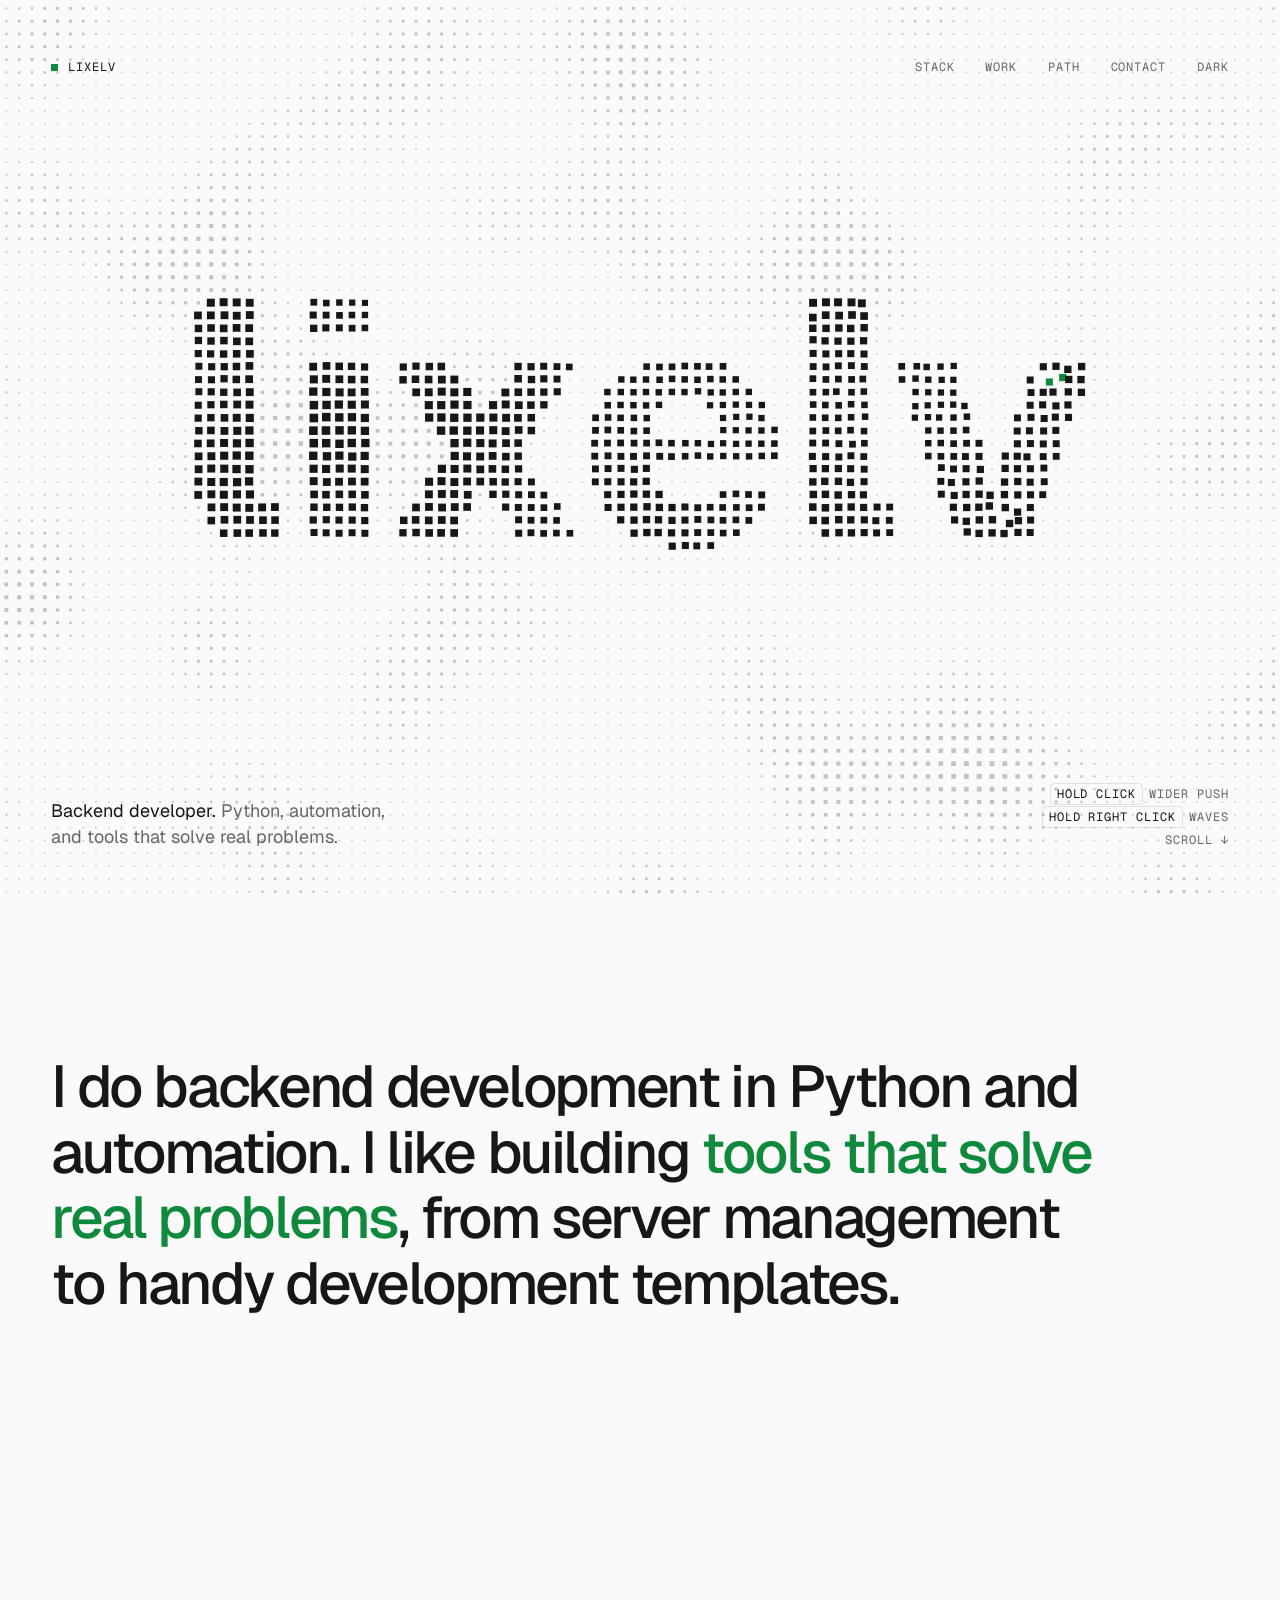
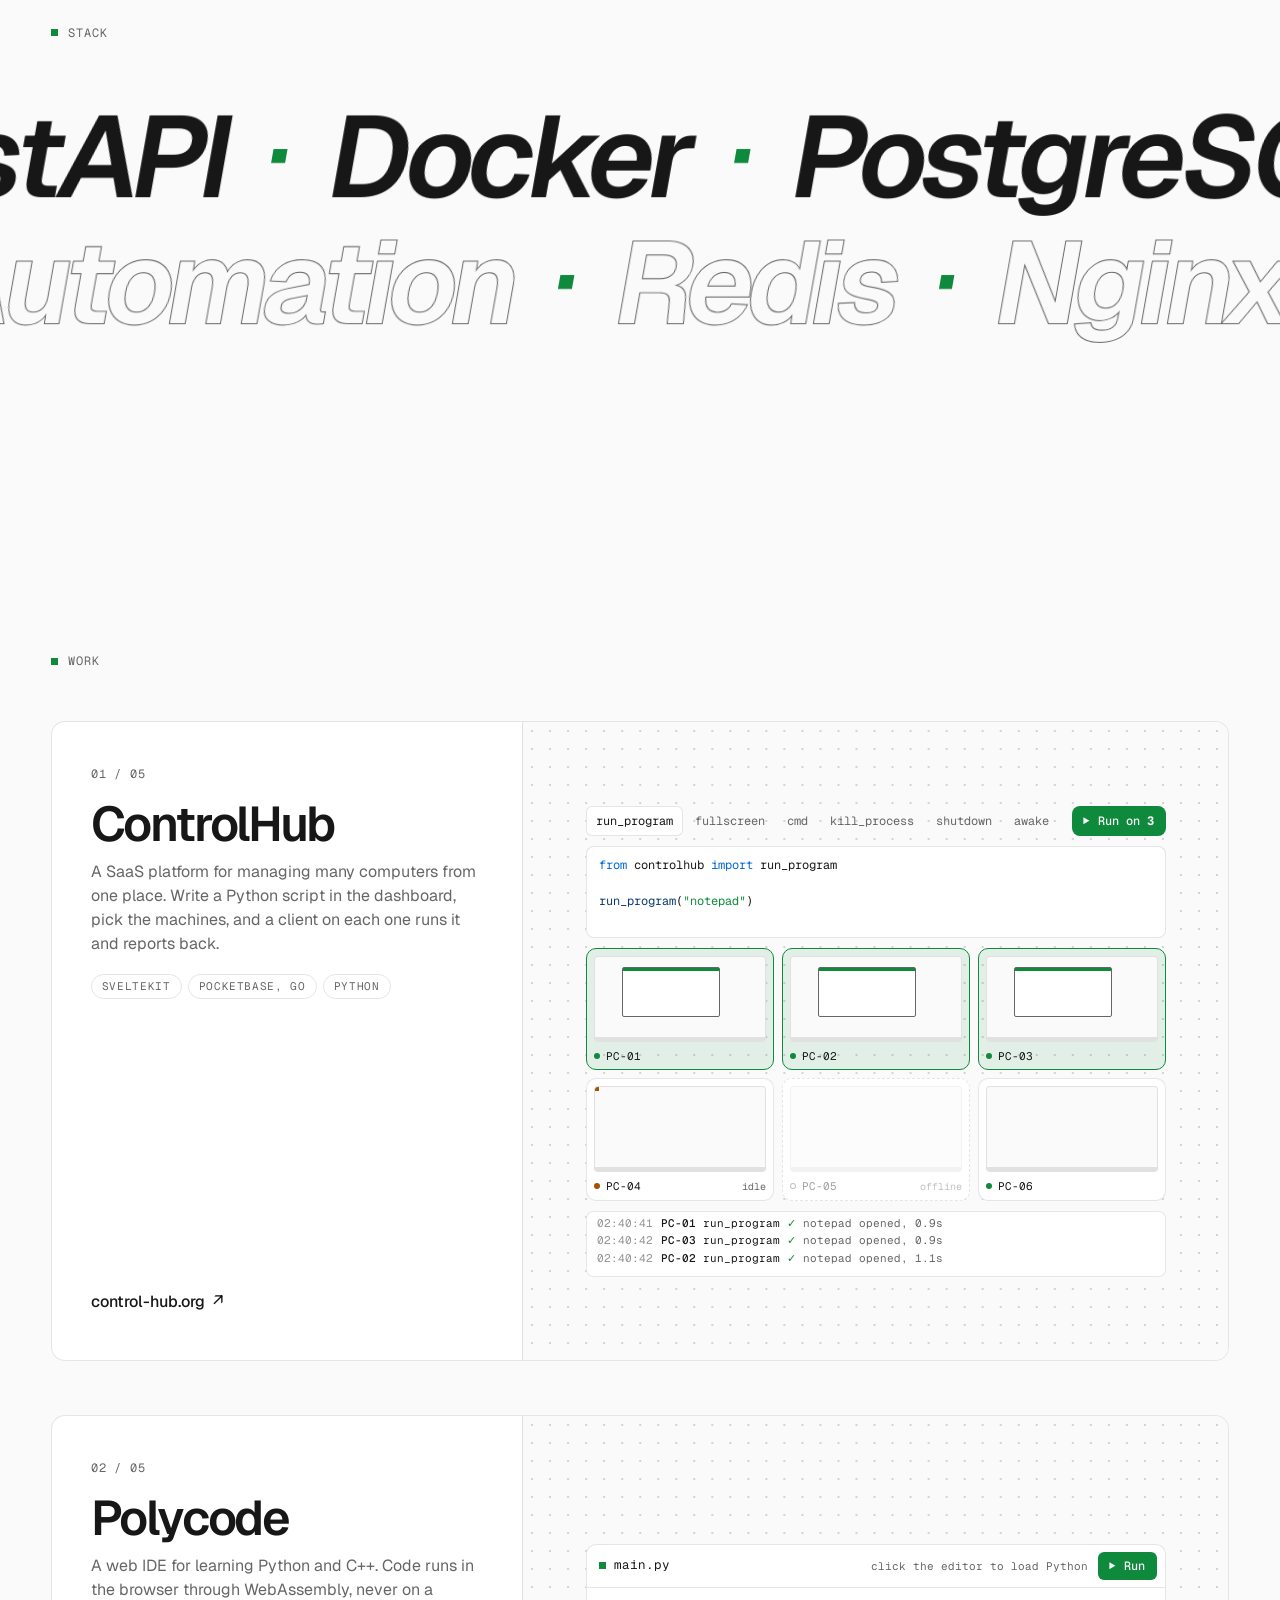
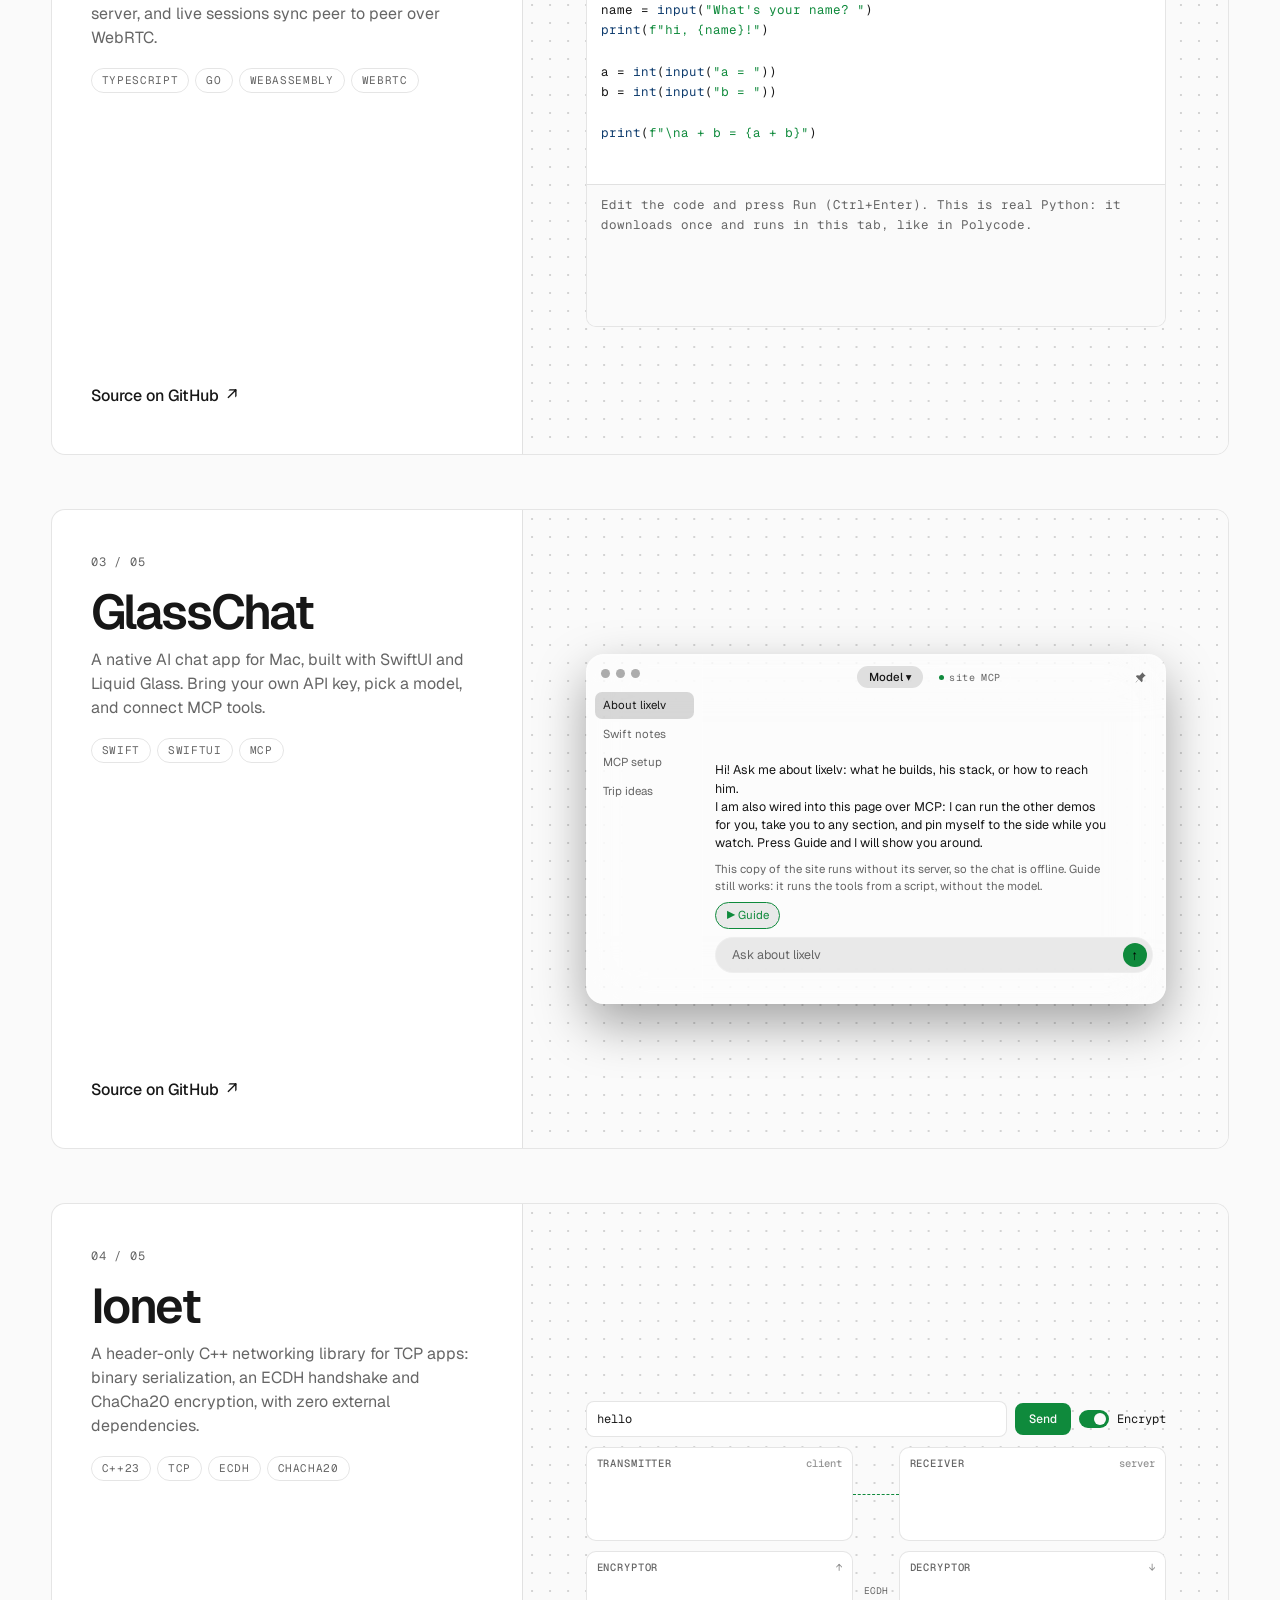
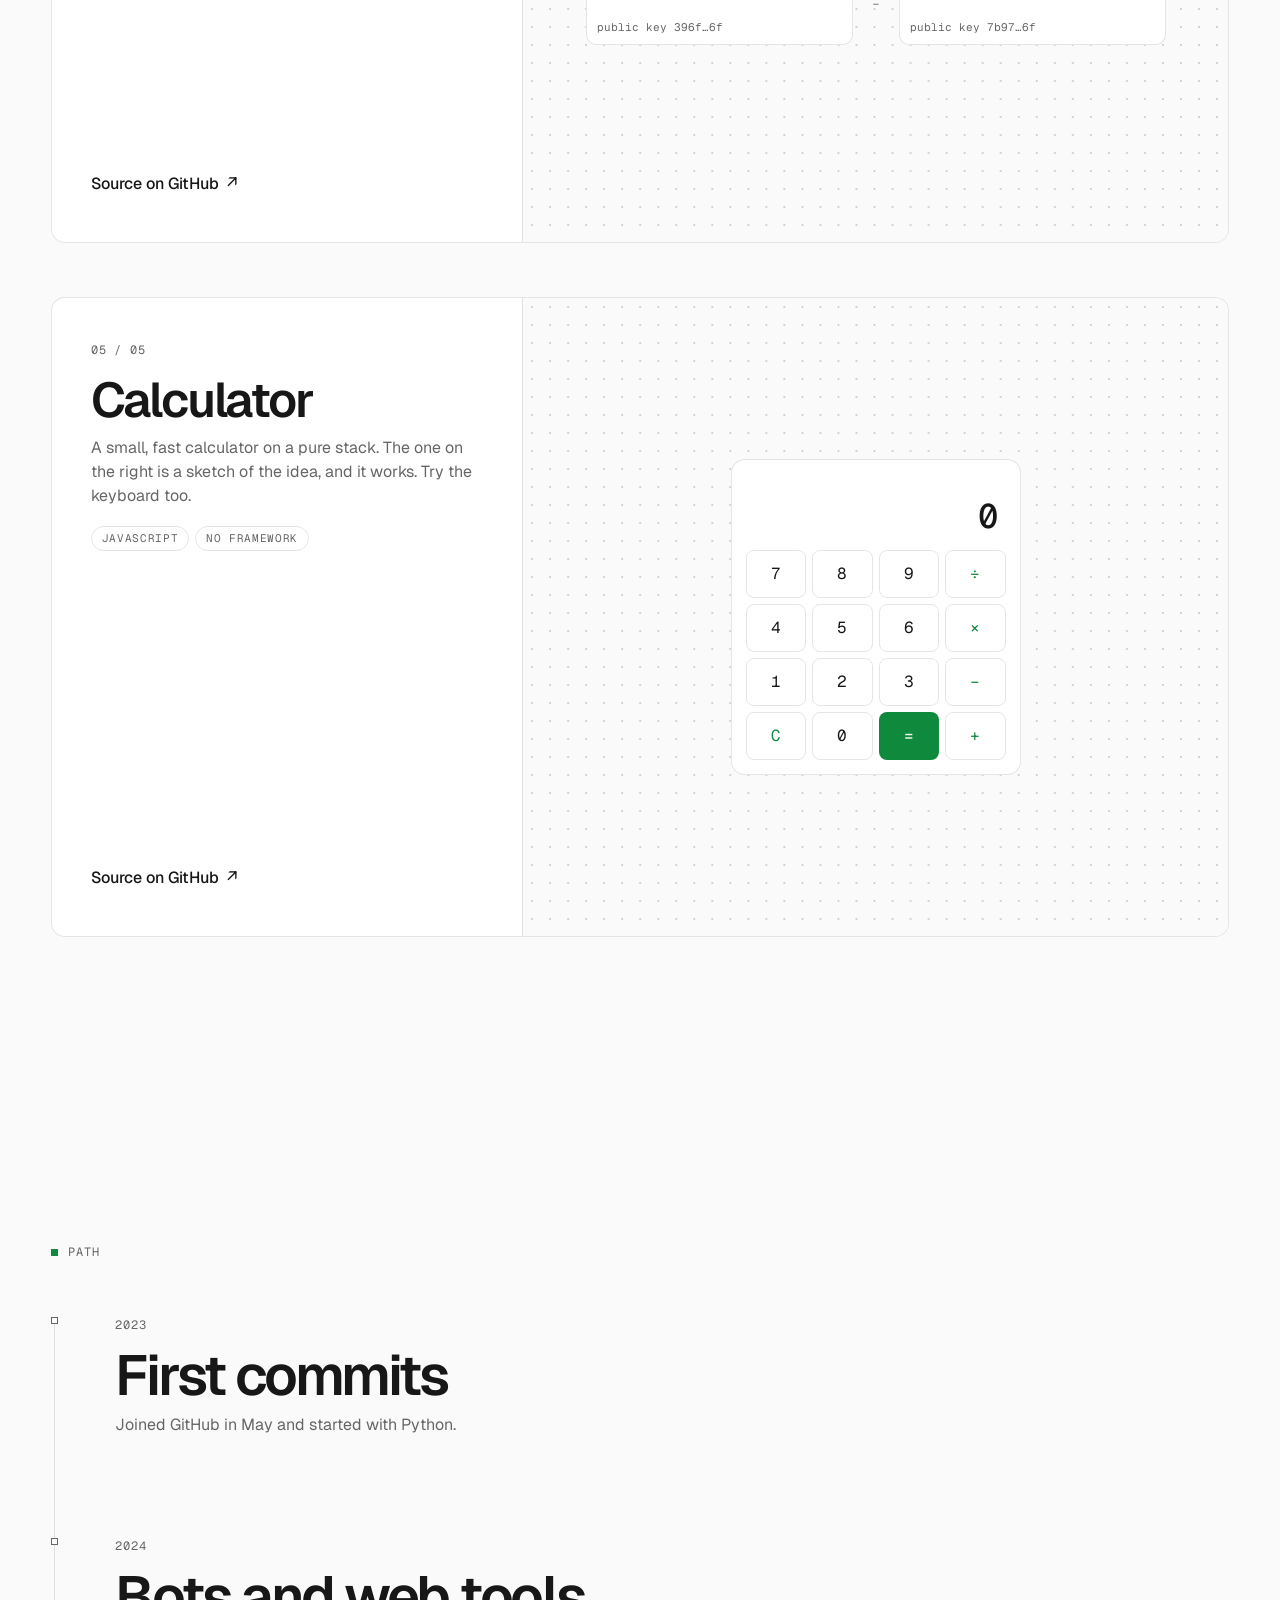
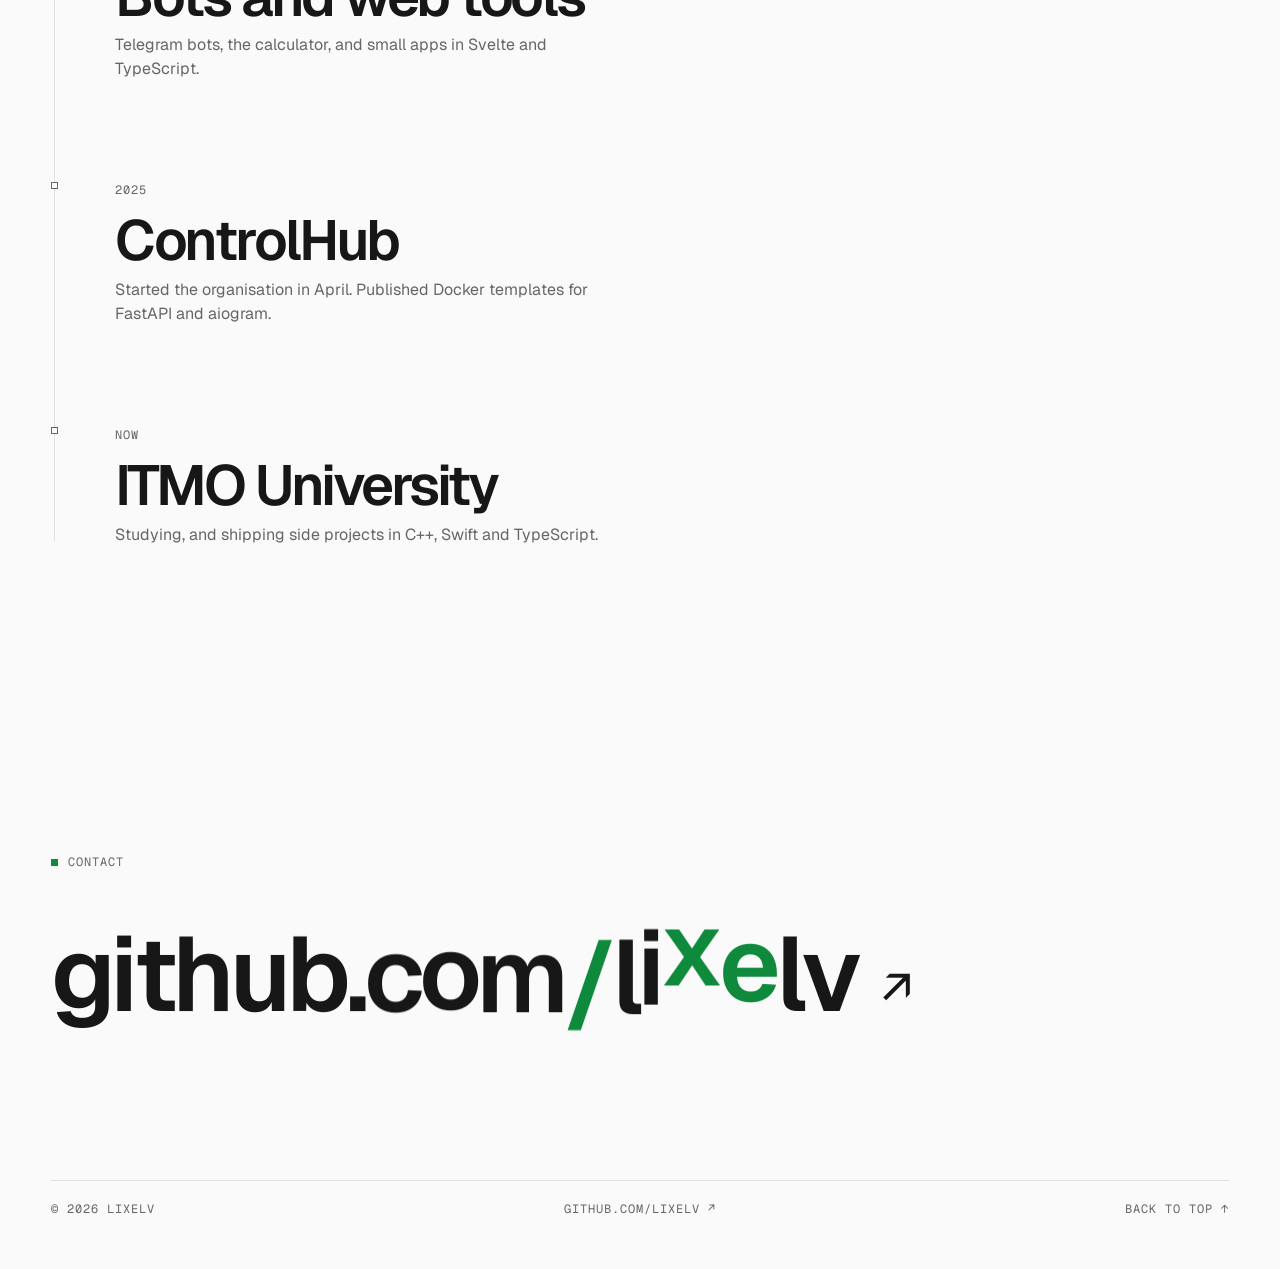
==== commit 789df2ed: "Add the model-run Guide, a full site MCP toolset, columnar XOR in Ionet - Guide button: the model pr" ====
--- a/site/index.html
+++ b/site/index.html
@@ -66,7 +66,7 @@
             <span class="mono">01 / 05</span>
             <h3>ControlHub</h3>
             <p>A SaaS platform for managing many computers from one place. Write a Python script in the dashboard, pick the machines, and a client on each one runs it and reports back.</p>
-            <div class="tags"><span>SvelteKit</span><span>PocketBase · Go</span><span>Python</span></div>
+            <div class="tags"><span>SvelteKit</span><span>PocketBase, Go</span><span>Python</span></div>
           </div>
           <a class="visit" href="https://control-hub.org/" target="_blank" rel="noopener">control-hub.org <i>↗</i></a>
         </div>
@@ -231,7 +231,7 @@
     <a class="big rv" href="https://github.com/lixelv" target="_blank" rel="noopener" aria-label="github.com/lixelv"><span class="big-t" aria-hidden="true">github.com/lixelv</span><span aria-hidden="true">↗</span></a>
     <footer class="mono">
       <span>© 2026 lixelv</span>
-      <a href="https://github.com/control-hub" target="_blank" rel="noopener">github.com/control-hub ↗</a>
+      <a href="https://github.com/lixelv" target="_blank" rel="noopener">github.com/lixelv ↗</a>
       <a href="#top">Back to top ↑</a>
     </footer>
   </section>
--- a/site/css/style.css
+++ b/site/css/style.css
@@ -149,8 +149,8 @@
 .big-t { white-space: nowrap; }
 .big .c { display: inline-block; text-align: center; transition: color .35s; will-change: transform; }
 .big .c.hot { color: var(--accent); transition: none; }
-.big span:last-child { font: 400 .5em/1 var(--mono); transition: transform .45s var(--ease), color .3s; }
-.big:hover span:last-child, .big:focus-visible span:last-child { color: var(--accent); transform: translate(.15em, -.15em); }
+.big > span:last-child { font: 400 .5em/1 var(--mono); transition: transform .45s var(--ease), color .3s; }
+.big:hover > span:last-child, .big:focus-visible > span:last-child { color: var(--accent); transform: translate(.15em, -.15em); }
 footer {
   display: flex; justify-content: space-between; flex-wrap: wrap; gap: 12px 24px;
   margin-top: clamp(72px, 12vw, 160px); padding-top: 20px; border-top: 1px solid var(--line);
--- a/site/css/demos.css
+++ b/site/css/demos.css
@@ -177,13 +177,14 @@
 .gc-msgs .tool i { width: 8px; height: 8px; flex: none; border-radius: 50%; border: 1.5px solid var(--accent); border-right-color: transparent; animation: gc-spin .7s linear infinite; }
 .gc-msgs .tool.done i { animation: none; border: 0; width: 6px; height: 6px; margin: 0 1px; background: var(--accent); }
 .gc-msgs .tool b { font-weight: 500; color: var(--fg); }
-.gc-msgs .tool b::after { content: " ·"; color: var(--muted); }
+.gc-msgs .tool b::after { content: " /"; color: var(--muted); }
 @keyframes gc-spin { to { transform: rotate(360deg); } }
 .gc-chips { display: flex; gap: 6px; flex-wrap: wrap; }
 .gc-chips button {
   font: inherit; font-size: 11.5px; padding: 4px 10px; border-radius: 99px; cursor: pointer; color: var(--fg);
   border: 1px solid rgba(255, 255, 255, .22); background: color-mix(in srgb, var(--fg) 8%, transparent); transition: background-color .2s;
 }
+.gc-chips button.main { border-color: var(--accent); color: var(--accent); }
 .gc-chips button:hover { background: color-mix(in srgb, var(--fg) 18%, transparent); }
 .gc-input {
   display: flex; align-items: center; gap: 8px; padding: 5px 5px 5px 14px; border-radius: 99px;
@@ -254,6 +255,19 @@
 }
 @keyframes mcp-ring { from { transform: scale(.2); opacity: 1; } to { transform: scale(1.3); opacity: 0; } }
 .mcp-hit { outline: 2px solid var(--accent) !important; outline-offset: 2px; }
+.mcp-spot { outline: 2px solid var(--accent) !important; outline-offset: 4px; animation: mcp-spot 1.1s ease-in-out infinite; }
+@keyframes mcp-spot { 50% { outline-offset: 8px; outline-color: color-mix(in srgb, var(--accent) 45%, transparent); } }
+.mcp-cursor em {
+  position: absolute; left: 16px; top: 44px; width: max-content; max-width: 240px; padding: 6px 9px; border-radius: 8px;
+  font: 500 12px/1.35 var(--sans); font-style: normal; background: var(--fg); color: var(--bg);
+  opacity: 0; transform: translateY(-4px); transition: opacity .2s, transform .2s;
+}
+.mcp-cursor.say em { opacity: 1; transform: none; }
+.gc-msgs .tool.wait { position: relative; }
+.gc-msgs .tool.wait::after { content: ""; position: absolute; left: 0; bottom: -2px; height: 1px; width: 100%; background: var(--accent); transform-origin: 0 50%; animation: gc-wait var(--wait, 2s) linear forwards; }
+.gc-msgs .tool.wait.done::after { display: none; }
+@keyframes gc-wait { from { transform: scaleX(0); } }
+@media (prefers-reduced-motion: reduce) { .mcp-spot { animation: none; } }
 
 /* ---------- Ionet: a message through the pipeline ---------- */
 .nx { display: grid; gap: 10px; font: 400 12px/1.5 var(--mono); }
@@ -290,9 +304,14 @@
 .nx-cells i.p { background: color-mix(in srgb, var(--warn) 16%, transparent); color: var(--warn); }
 .nx-cells i.ch { background: none; box-shadow: inset 0 0 0 1px var(--line); }
 .nx-cells i.len { padding: 0 6px; background: none; color: var(--muted); box-shadow: inset 0 0 0 1px var(--line); }
-.nx-cells .xc { display: grid; gap: 2px; justify-items: stretch; }
-.nx-cells i.k { height: 15px; background: none; color: var(--muted); font-size: 9.5px; }
-.nx-cells i.hid { visibility: hidden; }
+.nx-cells i.cur { box-shadow: inset 0 0 0 1px var(--accent); }
+/* XOR as a school sum: byte over byte, a rule, the result under it */
+.nx-cells .xs { flex: 1 1 100%; display: grid; grid-template-columns: 1em auto 1fr; column-gap: 7px; margin-top: 6px; font-size: 11px; line-height: 15px; }
+.xs .xo { color: var(--accent); text-align: center; }
+.xs .xb { white-space: pre; letter-spacing: .16em; min-height: 15px; }
+.xs .xh { color: var(--muted); }
+.xs hr { grid-column: 1 / -1; justify-self: start; width: calc(1em + 7px + 8ch + 8 * .16em); margin: 2px 0; border: 0; border-top: 1px solid var(--muted); }
+.xs hr ~ .xb { color: var(--accent); }
 .nx-cells i.flip { animation: nx-flip .24s ease-in-out; }
 @keyframes nx-pop { from { transform: scale(.4); opacity: 0; } }
 @keyframes nx-flip { 50% { transform: rotateX(90deg); } }
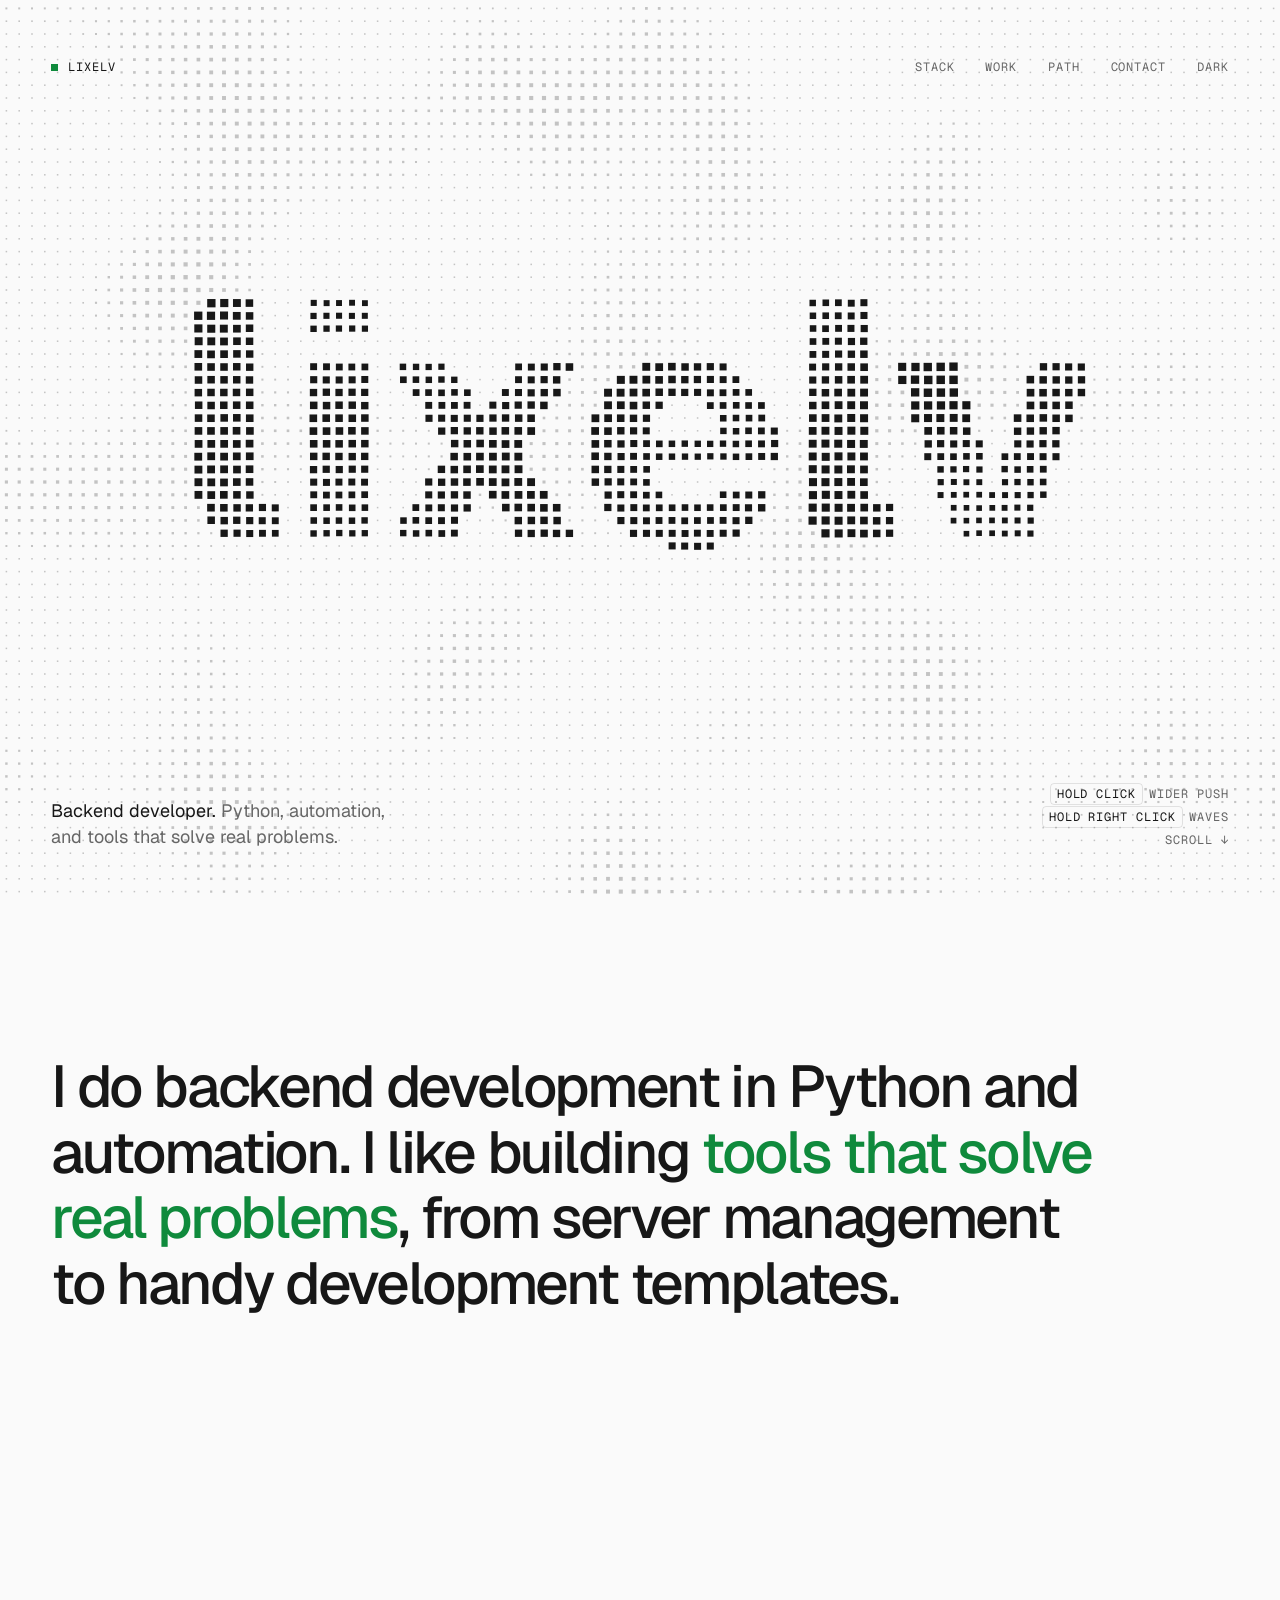
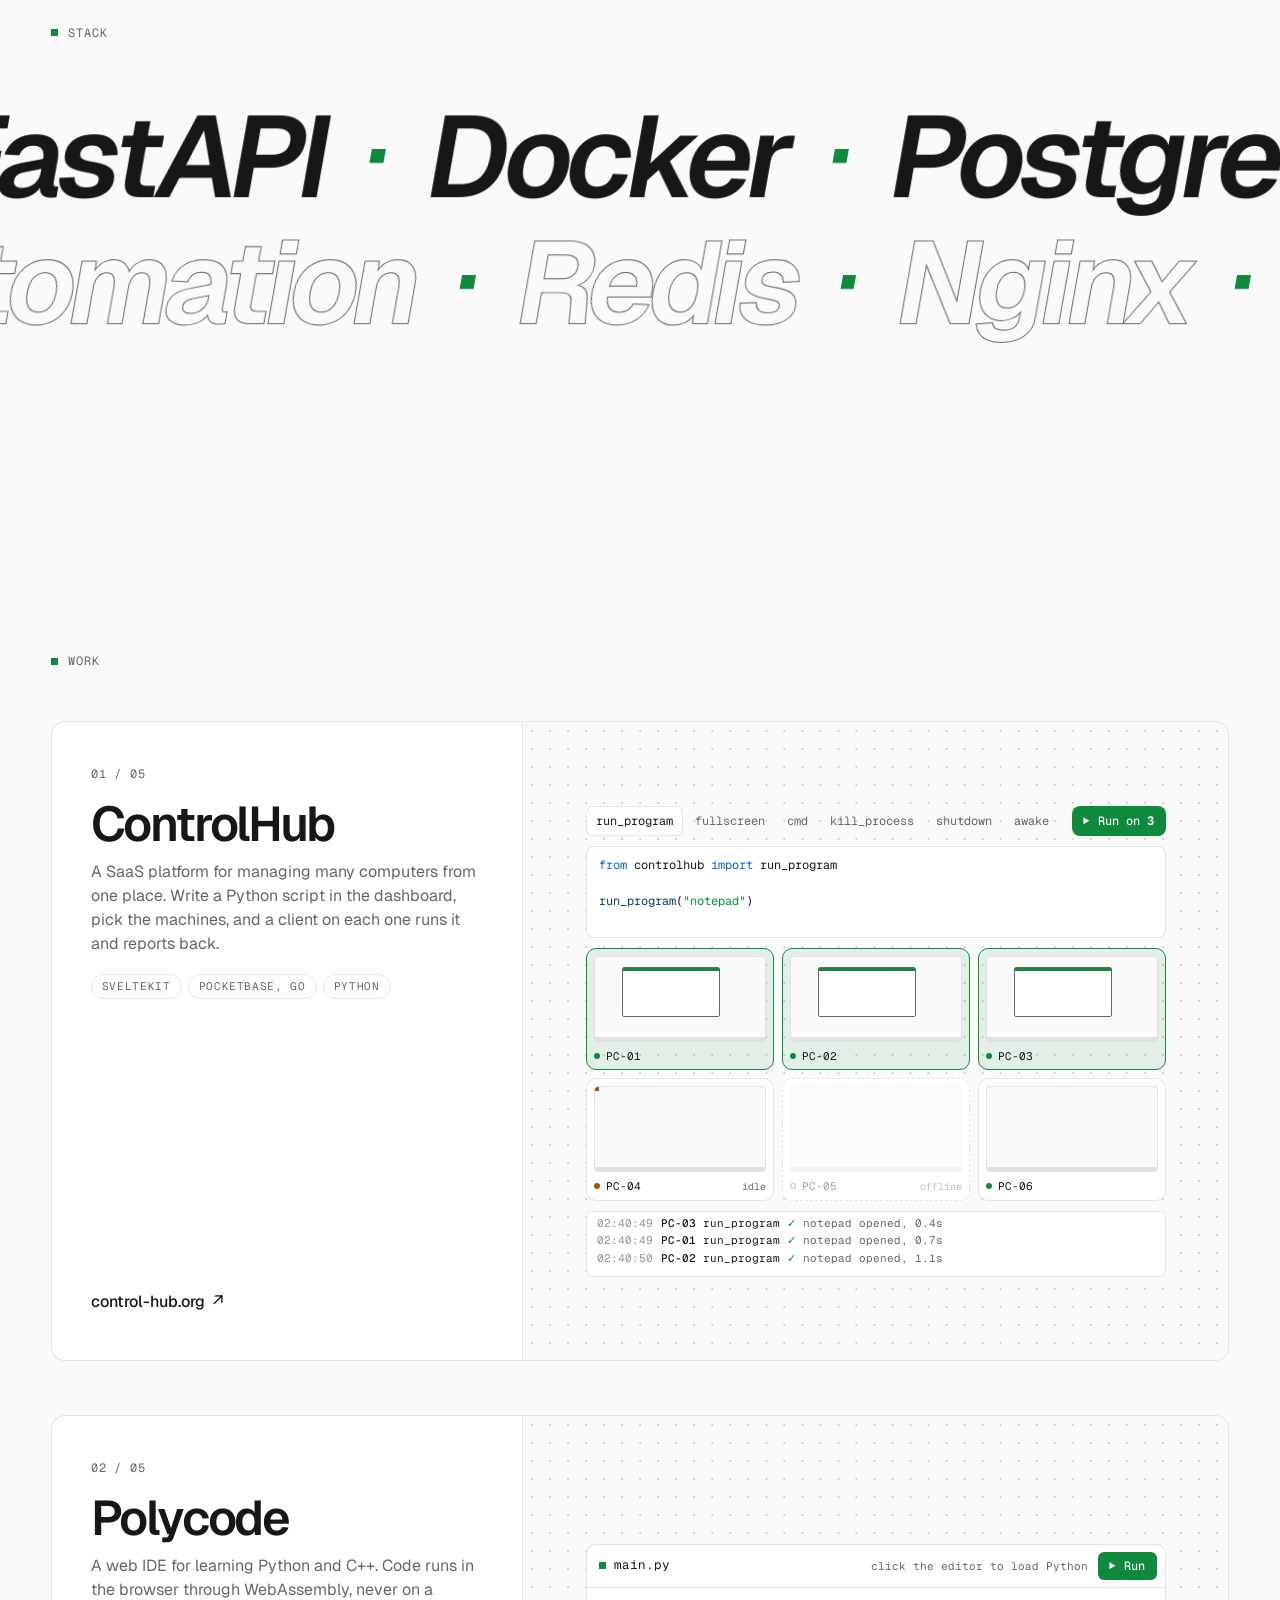
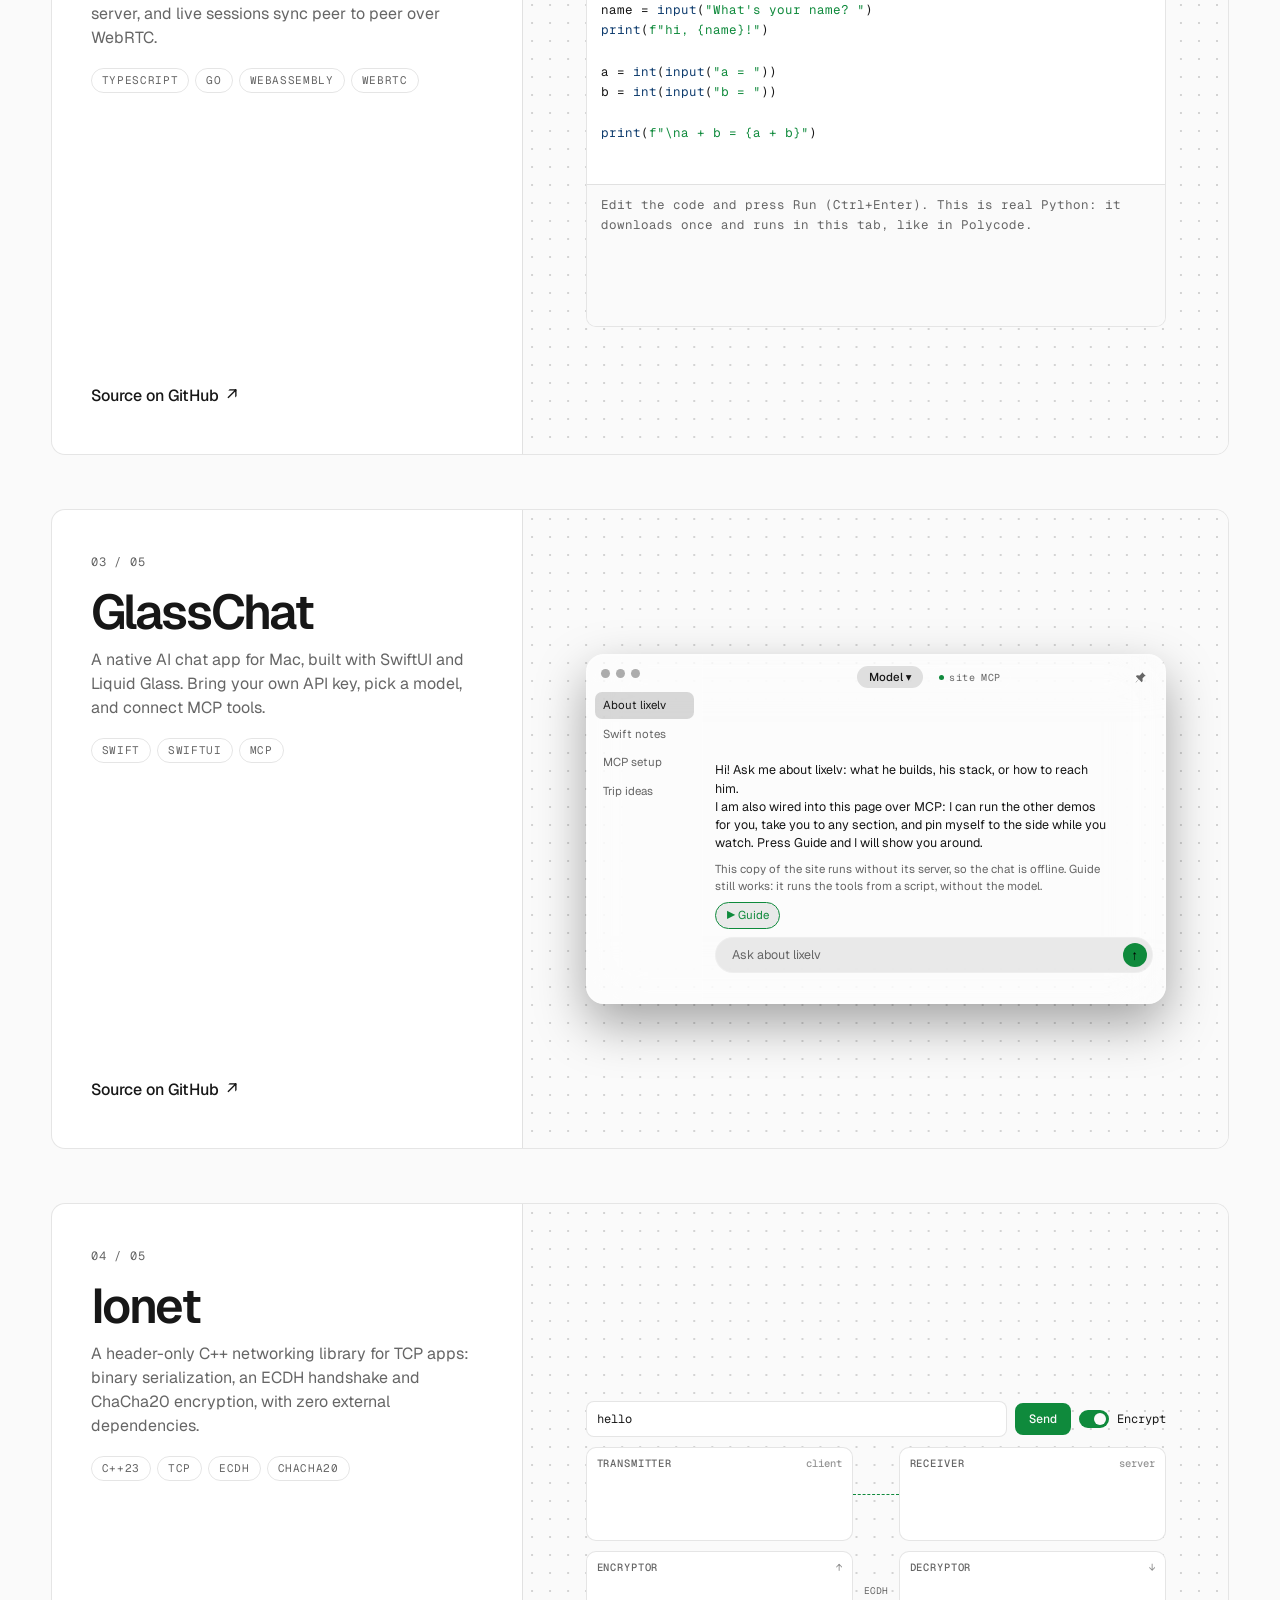
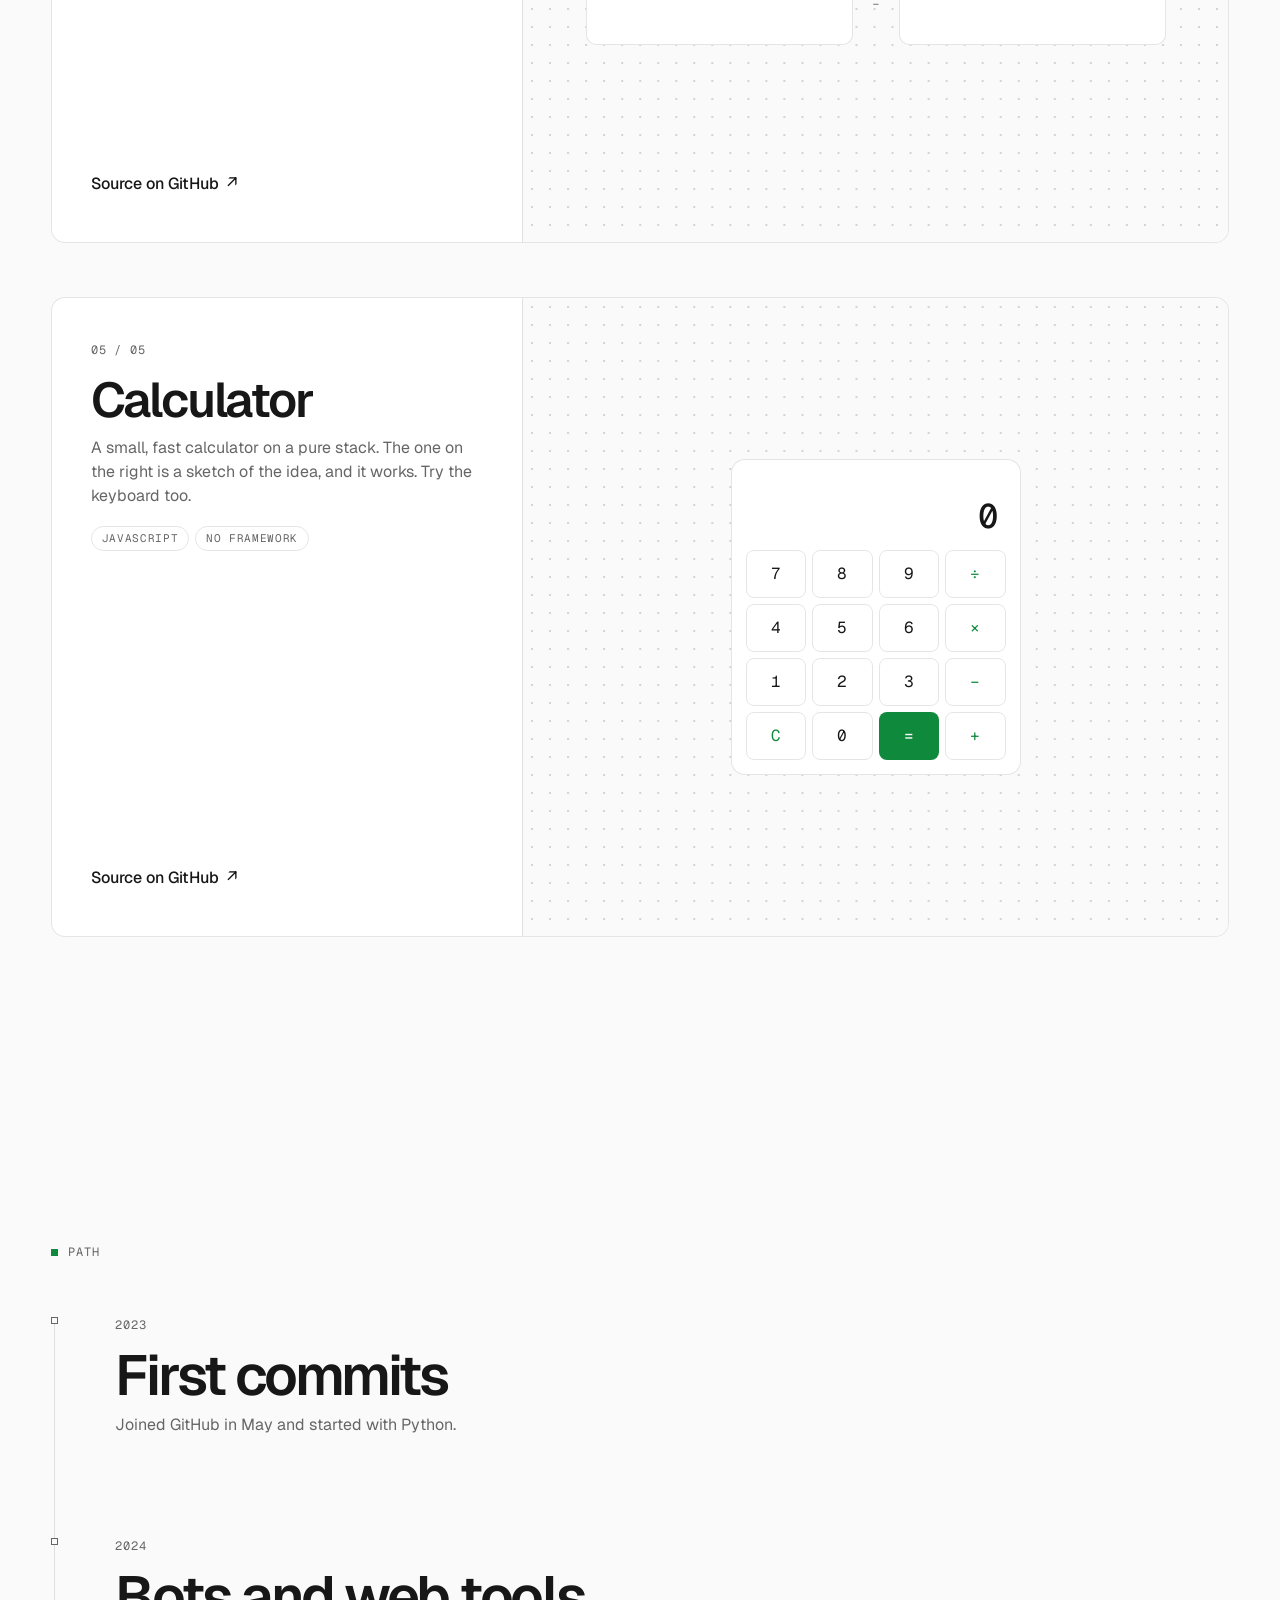
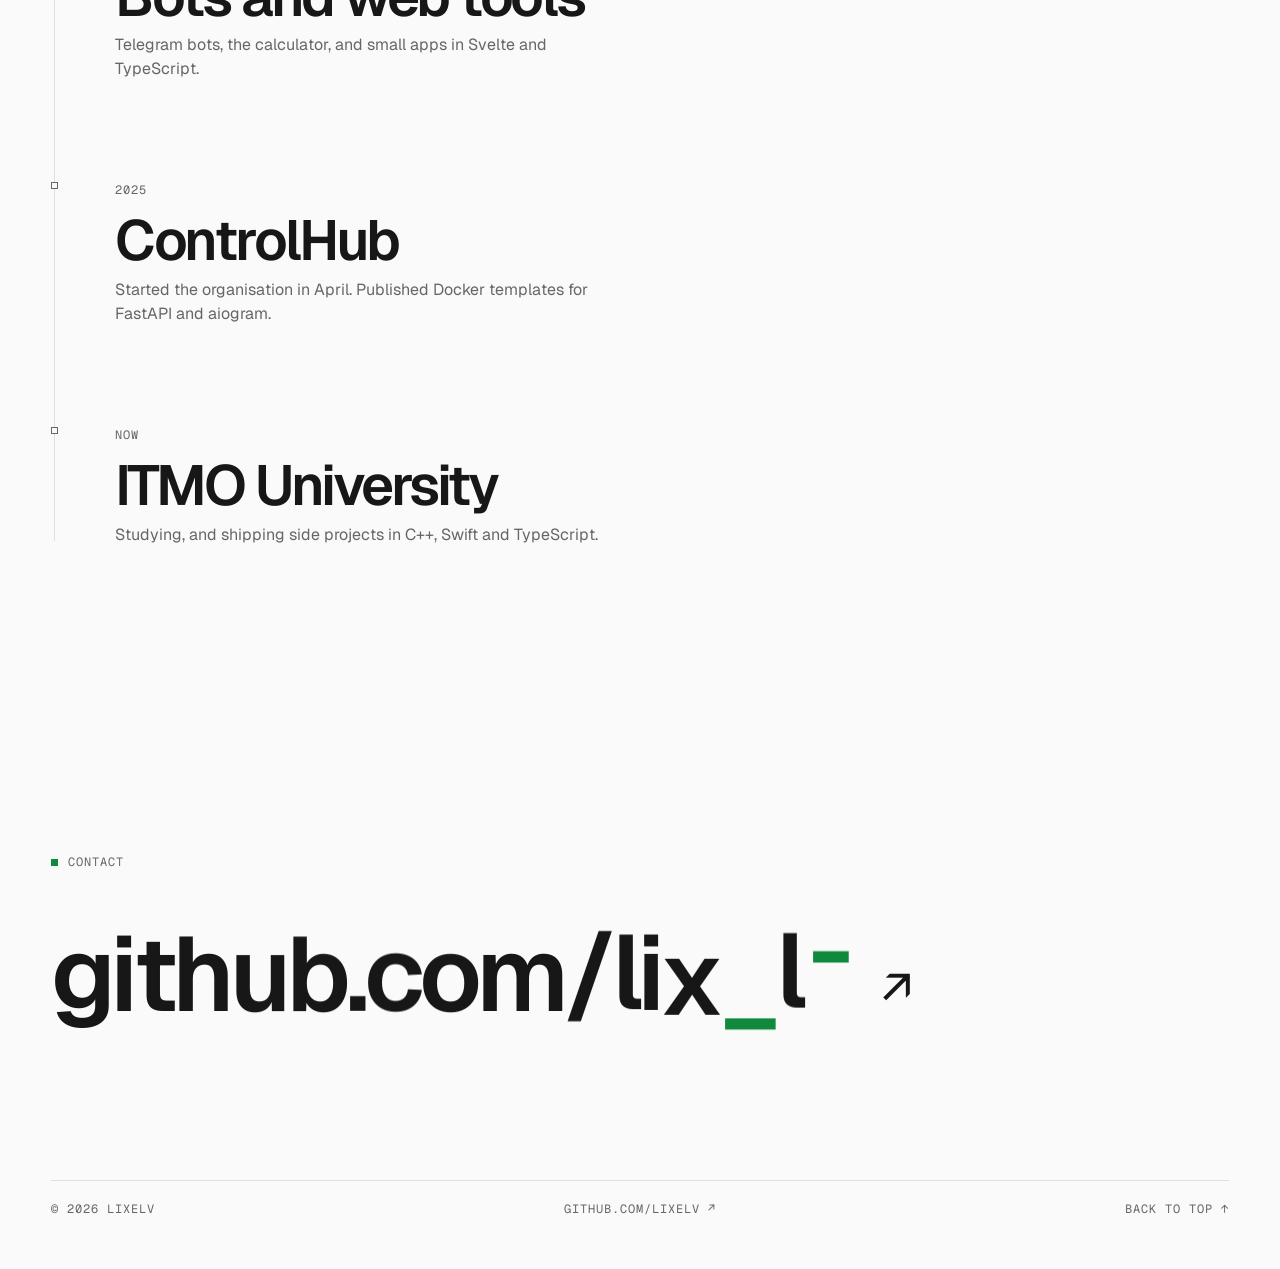
==== commit bc58e328: "Ionet: remove the note lines under the blocks Co-Authored-By: Claude Sonnet 5.5 <noreply@anthropic.c" ====
--- a/site/index.html
+++ b/site/index.html
@@ -176,12 +176,12 @@
               <label class="nx-sw"><input type="checkbox" id="nx-enc" checked><span aria-hidden="true"></span>Encrypt</label>
             </form>
             <div class="nx-grid">
-              <section class="nx-b" data-b="tx"><h4>Transmitter <em>client</em></h4><div class="nx-cells" id="nx-tx"></div><p id="nx-tx-n"></p></section>
+              <section class="nx-b" data-b="tx"><h4>Transmitter <em>client</em></h4><div class="nx-cells" id="nx-tx"></div></section>
               <div class="nx-wire" id="nx-wire" aria-hidden="true"></div>
-              <section class="nx-b" data-b="rx"><h4>Receiver <em>server</em></h4><div class="nx-cells" id="nx-rx"></div><p id="nx-rx-n"></p></section>
-              <section class="nx-b nx-x" data-b="enc"><h4>Encryptor <em>↑</em></h4><div class="nx-cells" id="nx-en"></div><p id="nx-en-n"></p></section>
+              <section class="nx-b" data-b="rx"><h4>Receiver <em>server</em></h4><div class="nx-cells" id="nx-rx"></div></section>
+              <section class="nx-b nx-x" data-b="enc"><h4>Encryptor <em>↑</em></h4><div class="nx-cells" id="nx-en"></div></section>
               <div class="nx-key nx-x" id="nx-key" aria-hidden="true"></div>
-              <section class="nx-b nx-x" data-b="dec"><h4>Decryptor <em>↓</em></h4><div class="nx-cells" id="nx-de"></div><p id="nx-de-n"></p></section>
+              <section class="nx-b nx-x" data-b="dec"><h4>Decryptor <em>↓</em></h4><div class="nx-cells" id="nx-de"></div></section>
             </div>
             <p class="mono nx-step" id="nx-step" aria-live="polite"></p>
           </div>
--- a/site/css/demos.css
+++ b/site/css/demos.css
@@ -292,8 +292,7 @@
 .nx-b h4 { margin: 0; display: flex; justify-content: space-between; font: 500 10.5px/1.2 var(--mono); letter-spacing: .08em; text-transform: uppercase; color: var(--muted); }
 .nx-b h4 em { font-style: normal; letter-spacing: 0; text-transform: none; opacity: .7; }
 .nx-b.on h4 { color: var(--fg); }
-.nx-b p { margin: 0; max-width: none; min-height: 1.5em; font-size: 11px; color: var(--muted); white-space: nowrap; overflow: hidden; text-overflow: ellipsis; }
-.nx-b p.good { color: var(--accent); }
+
 .nx-cells { display: flex; flex-wrap: wrap; gap: 3px; align-content: flex-start; min-height: 21px; perspective: 200px; }
 .nx-cells i {
   font-style: normal; min-width: 21px; height: 21px; padding: 0 3px; display: grid; place-items: center; font-size: 10.5px;
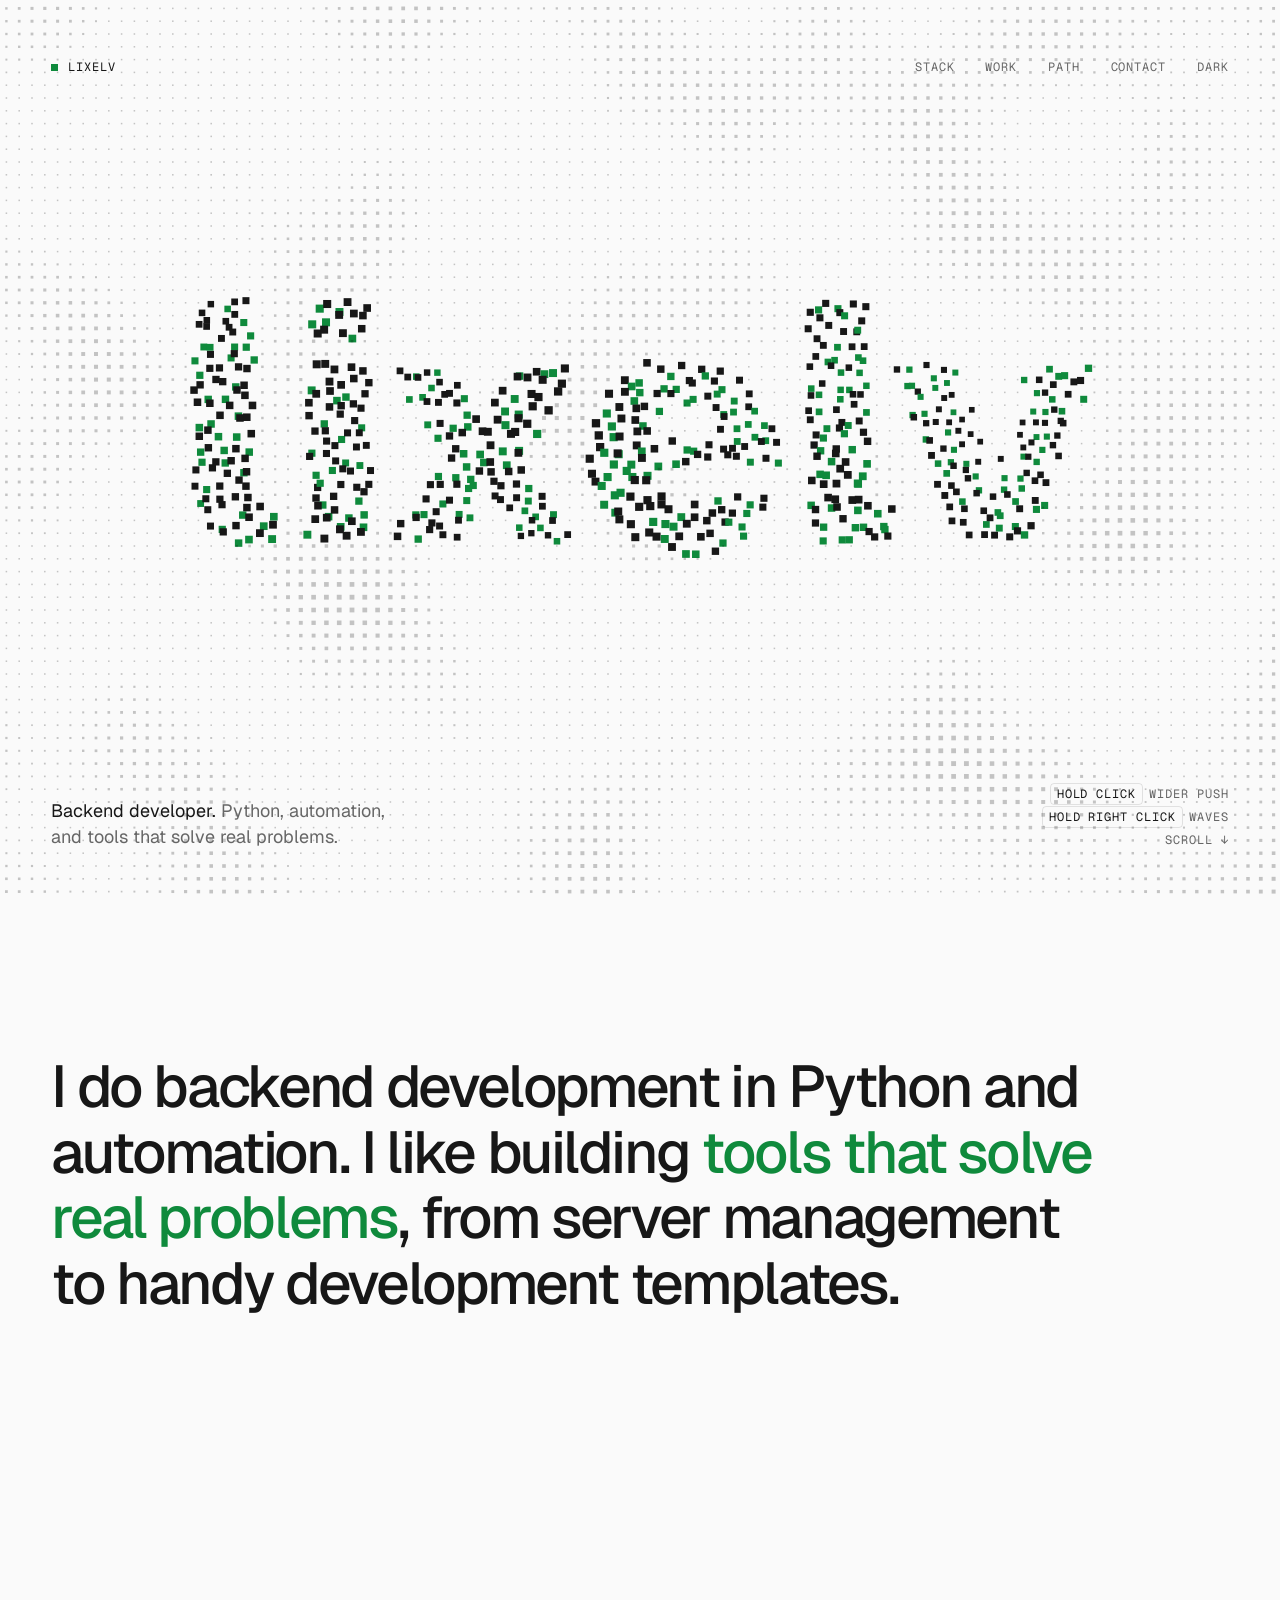
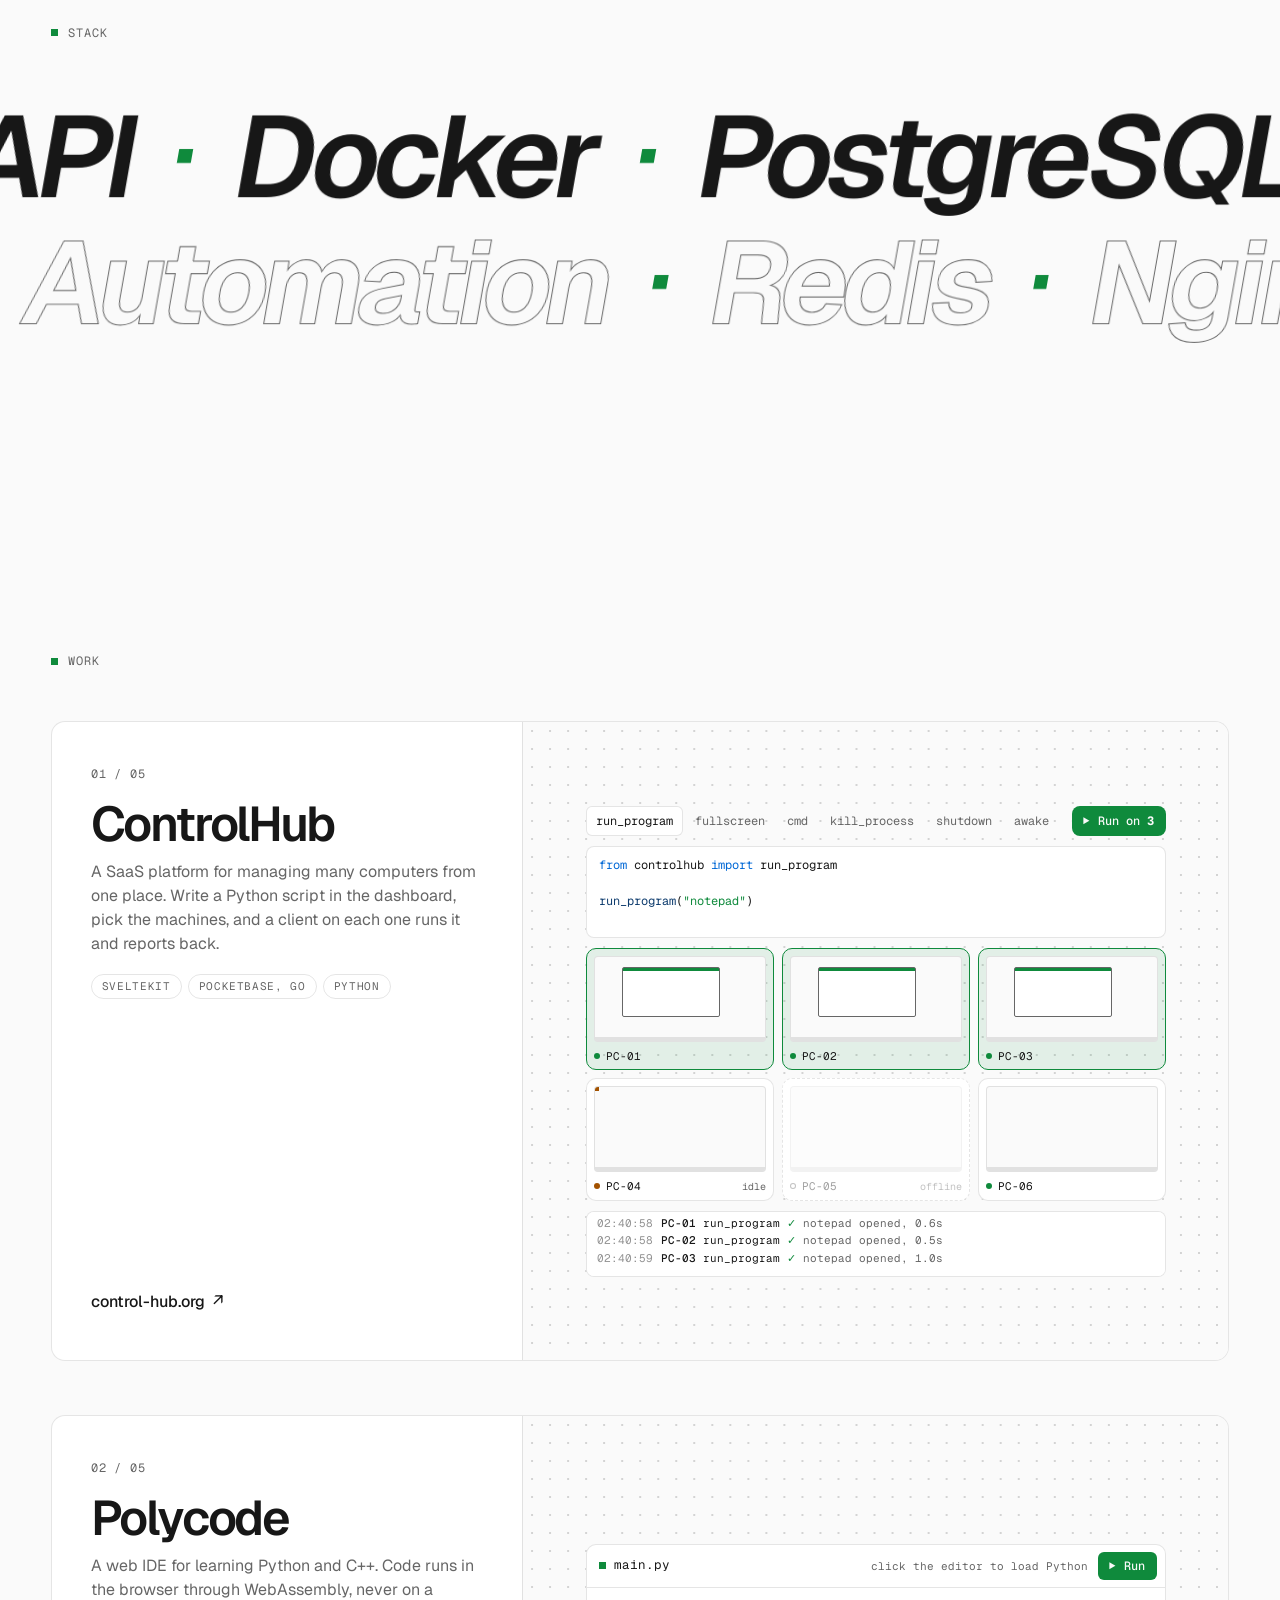
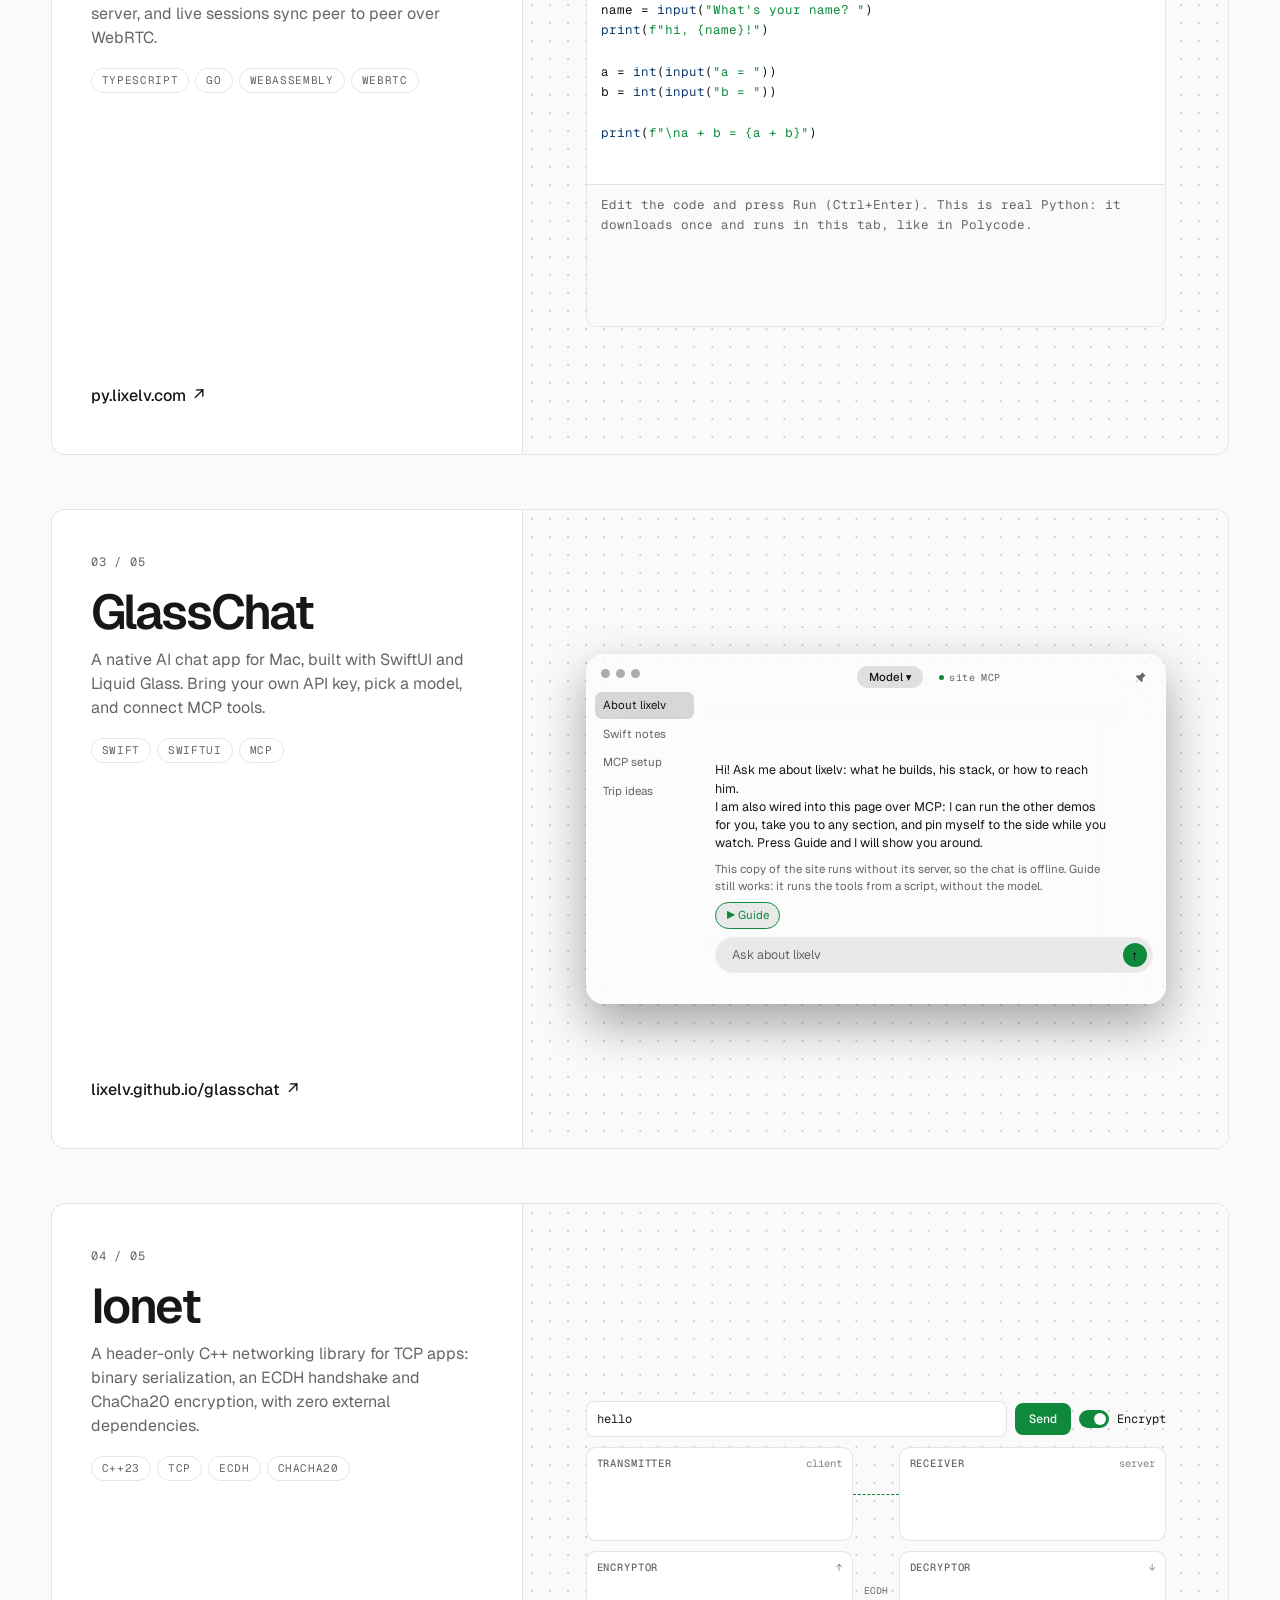
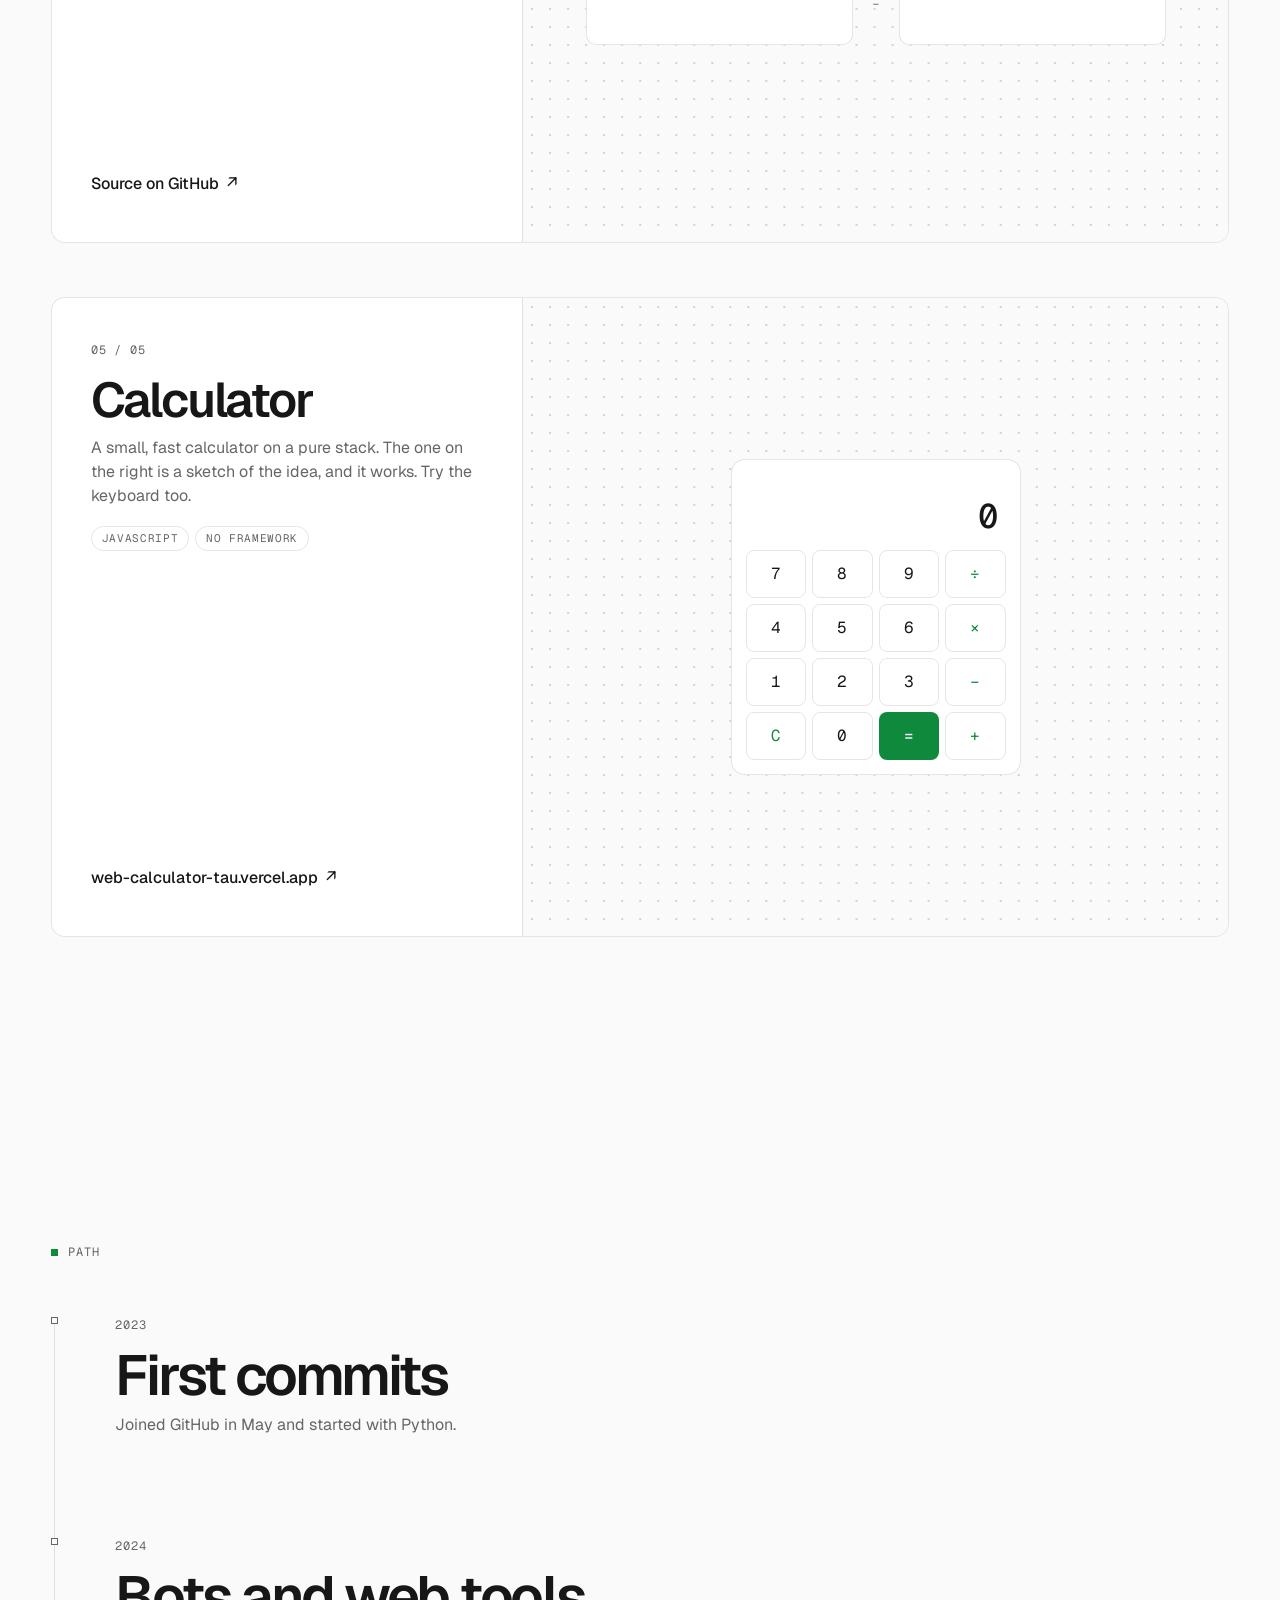
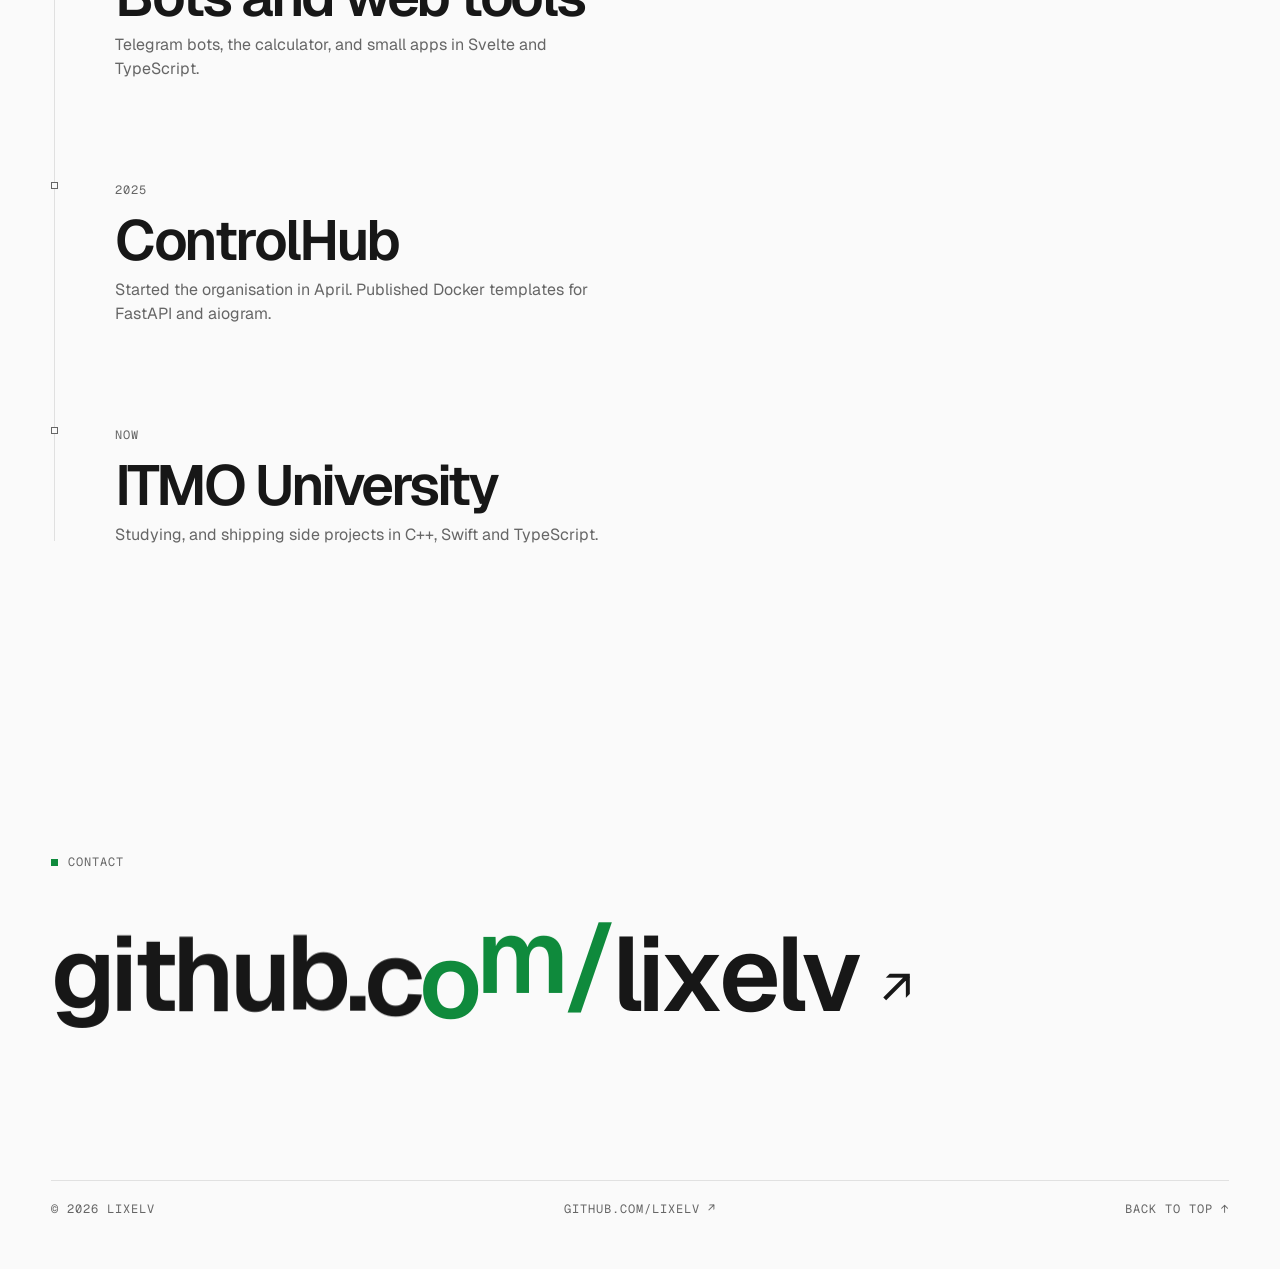
==== commit 55fbbaaa: "Link Polycode, GlassChat and Calculator to their live sites Co-Authored-By: Claude Sonnet 5.5 <norep" ====
--- a/site/index.html
+++ b/site/index.html
@@ -98,7 +98,7 @@
             <p>A web IDE for learning Python and C++. Code runs in the browser through WebAssembly, never on a server, and live sessions sync peer to peer over WebRTC.</p>
             <div class="tags"><span>TypeScript</span><span>Go</span><span>WebAssembly</span><span>WebRTC</span></div>
           </div>
-          <a class="visit" href="https://github.com/lixelv/polycode" target="_blank" rel="noopener">Source on GitHub <i>↗</i></a>
+          <a class="visit" href="https://py.lixelv.com/" target="_blank" rel="noopener">py.lixelv.com <i>↗</i></a>
         </div>
         <div class="viz">
           <div class="pcx" id="pcx">
@@ -130,7 +130,7 @@
             <p>A native AI chat app for Mac, built with SwiftUI and Liquid Glass. Bring your own API key, pick a model, and connect MCP tools.</p>
             <div class="tags"><span>Swift</span><span>SwiftUI</span><span>MCP</span></div>
           </div>
-          <a class="visit" href="https://github.com/lixelv/glasschat" target="_blank" rel="noopener">Source on GitHub <i>↗</i></a>
+          <a class="visit" href="https://lixelv.github.io/glasschat/" target="_blank" rel="noopener">lixelv.github.io/glasschat <i>↗</i></a>
         </div>
         <div class="viz glass" id="gc-viz">
           <div class="gc" id="gc">
@@ -196,7 +196,7 @@
             <p>A small, fast calculator on a pure stack. The one on the right is a sketch of the idea, and it works. Try the keyboard too.</p>
             <div class="tags"><span>JavaScript</span><span>No framework</span></div>
           </div>
-          <a class="visit" href="https://github.com/lixelv/calculator-app" target="_blank" rel="noopener">Source on GitHub <i>↗</i></a>
+          <a class="visit" href="https://web-calculator-tau.vercel.app/" target="_blank" rel="noopener">web-calculator-tau.vercel.app <i>↗</i></a>
         </div>
         <div class="viz">
           <div class="calc" id="calc" role="group" aria-label="Calculator demo" tabindex="0">
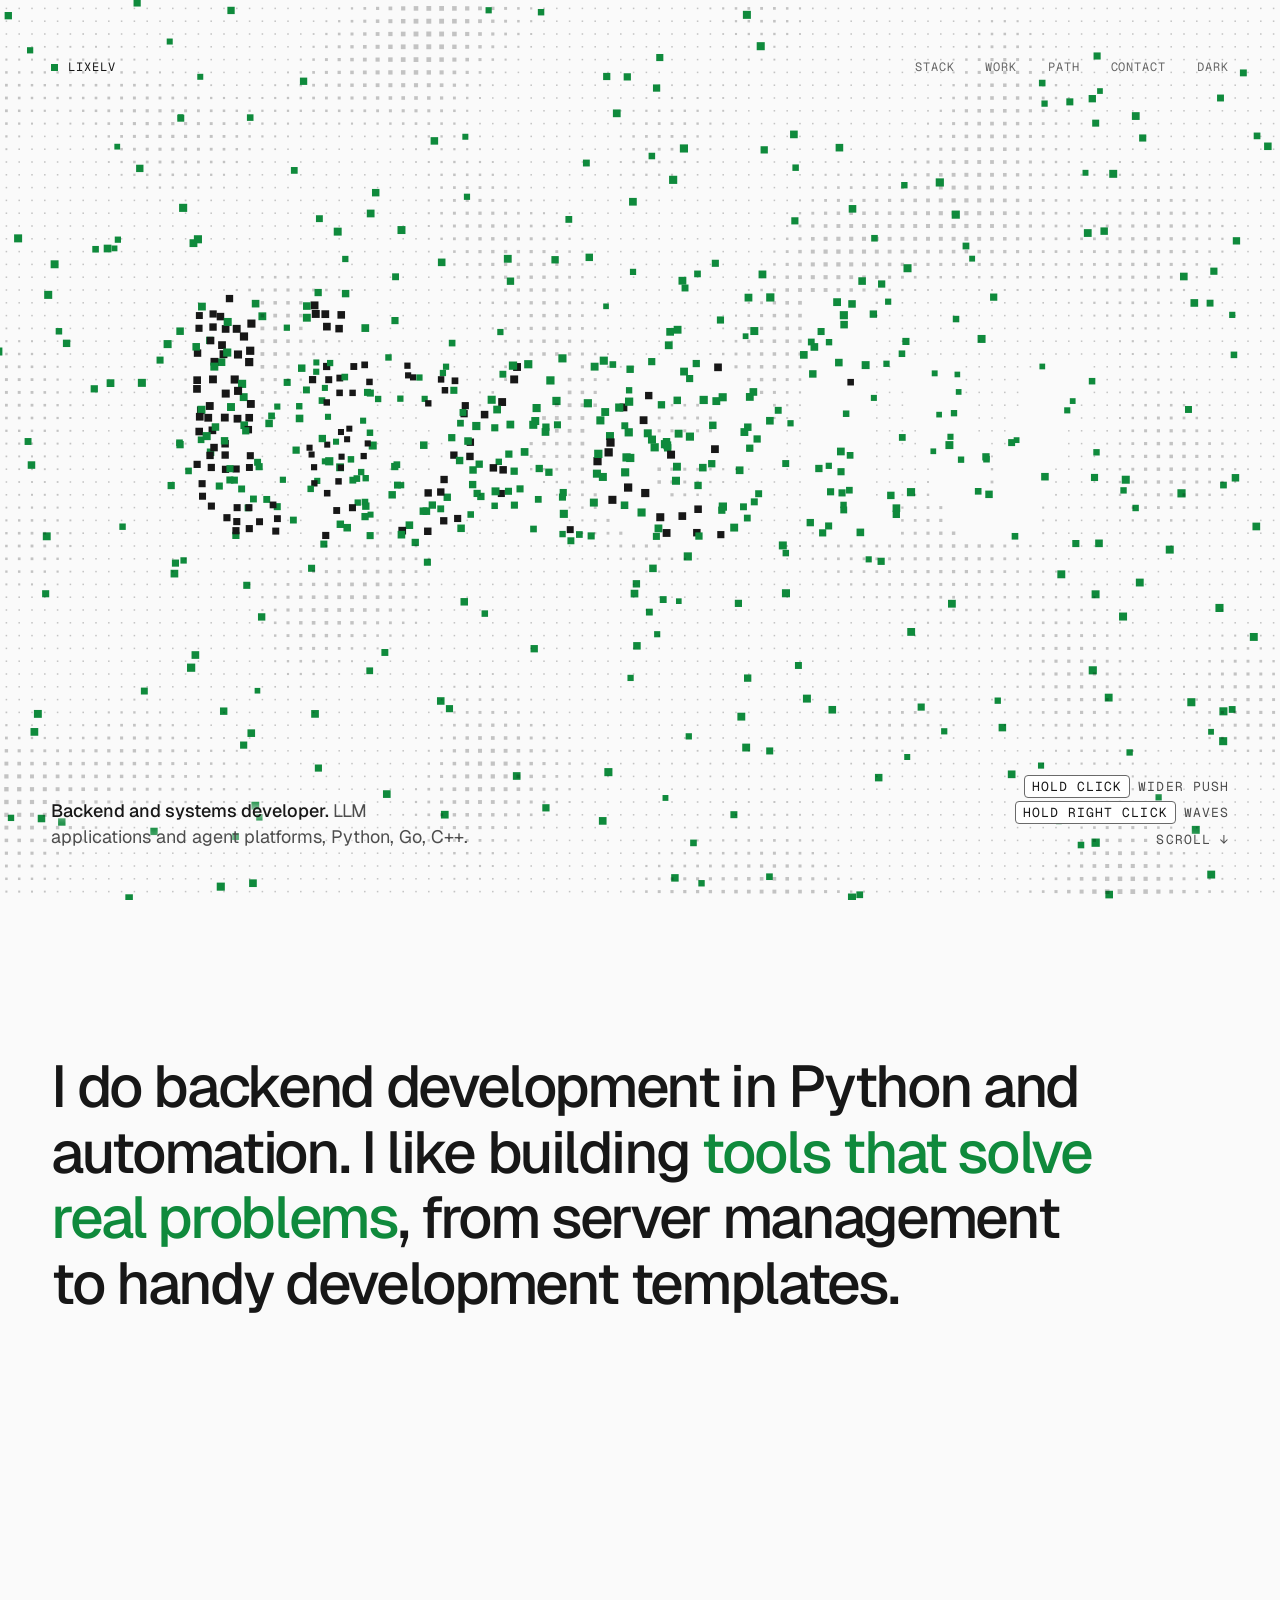
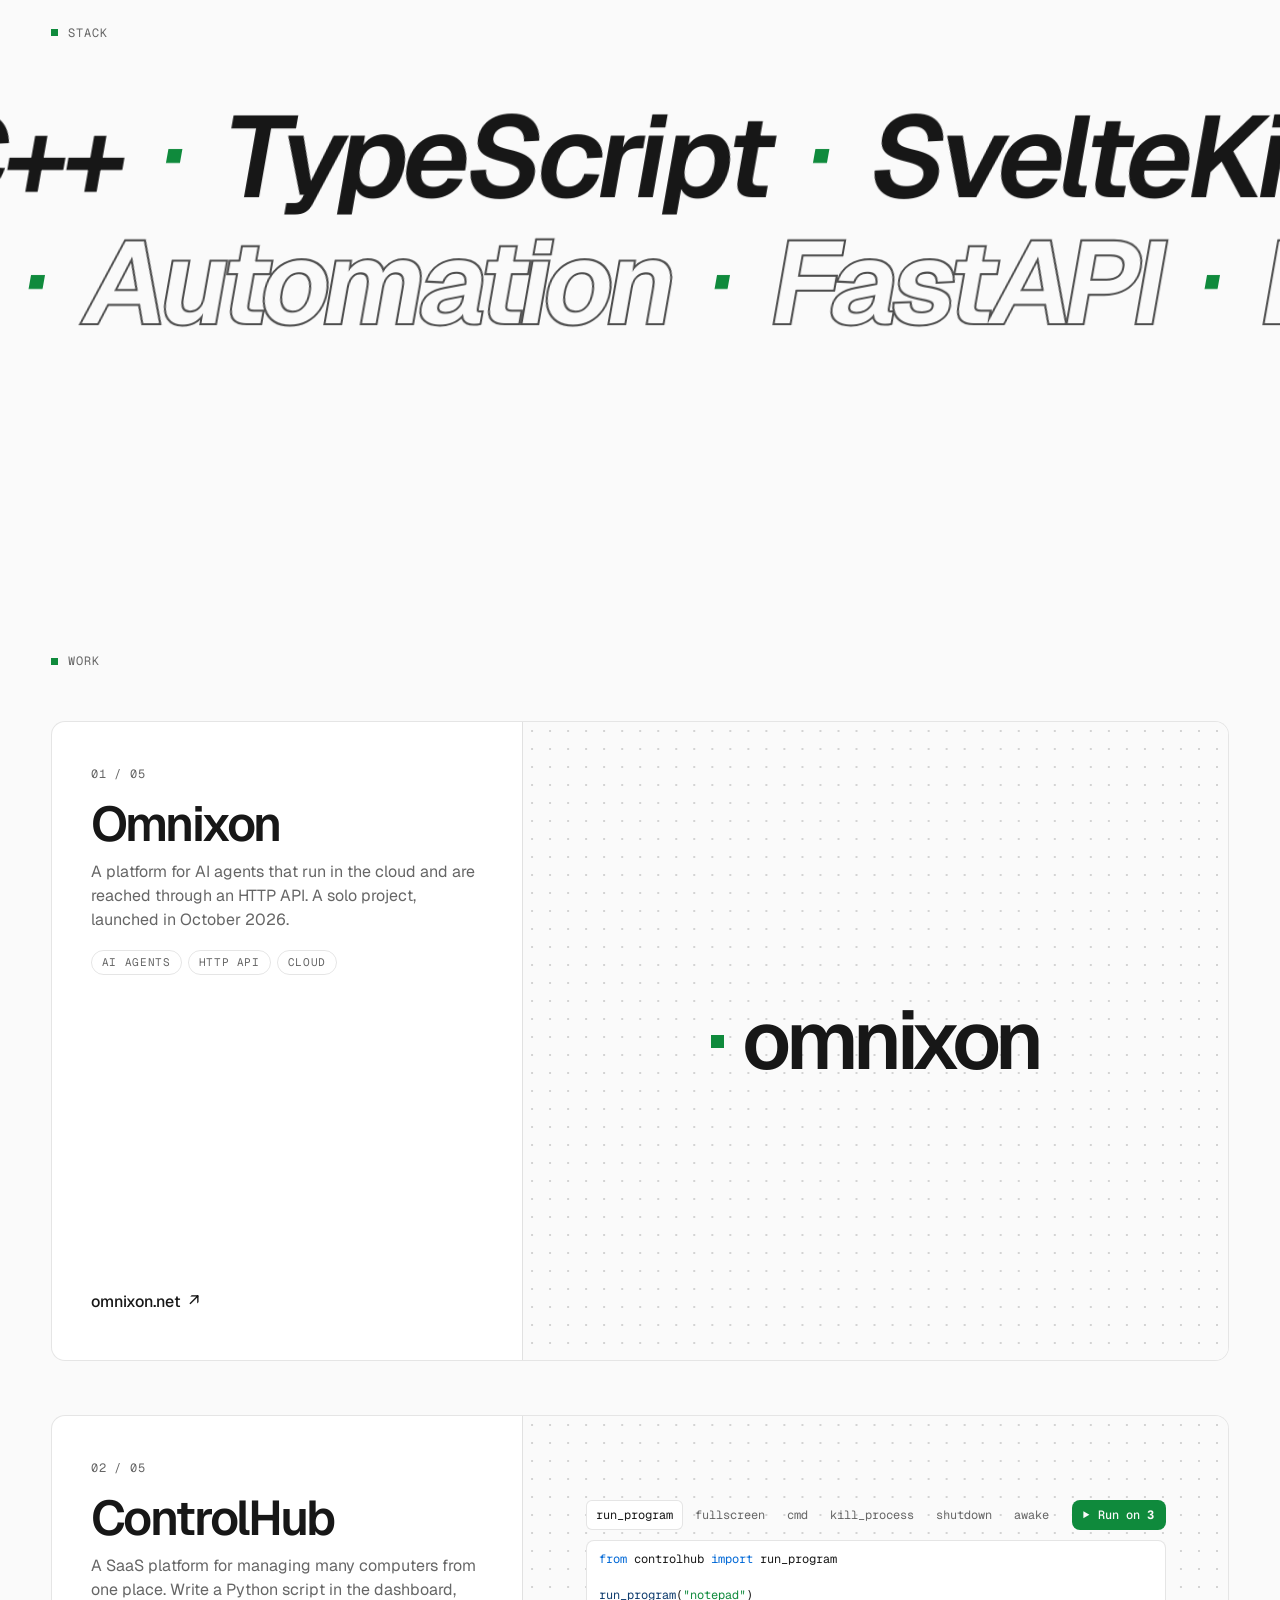
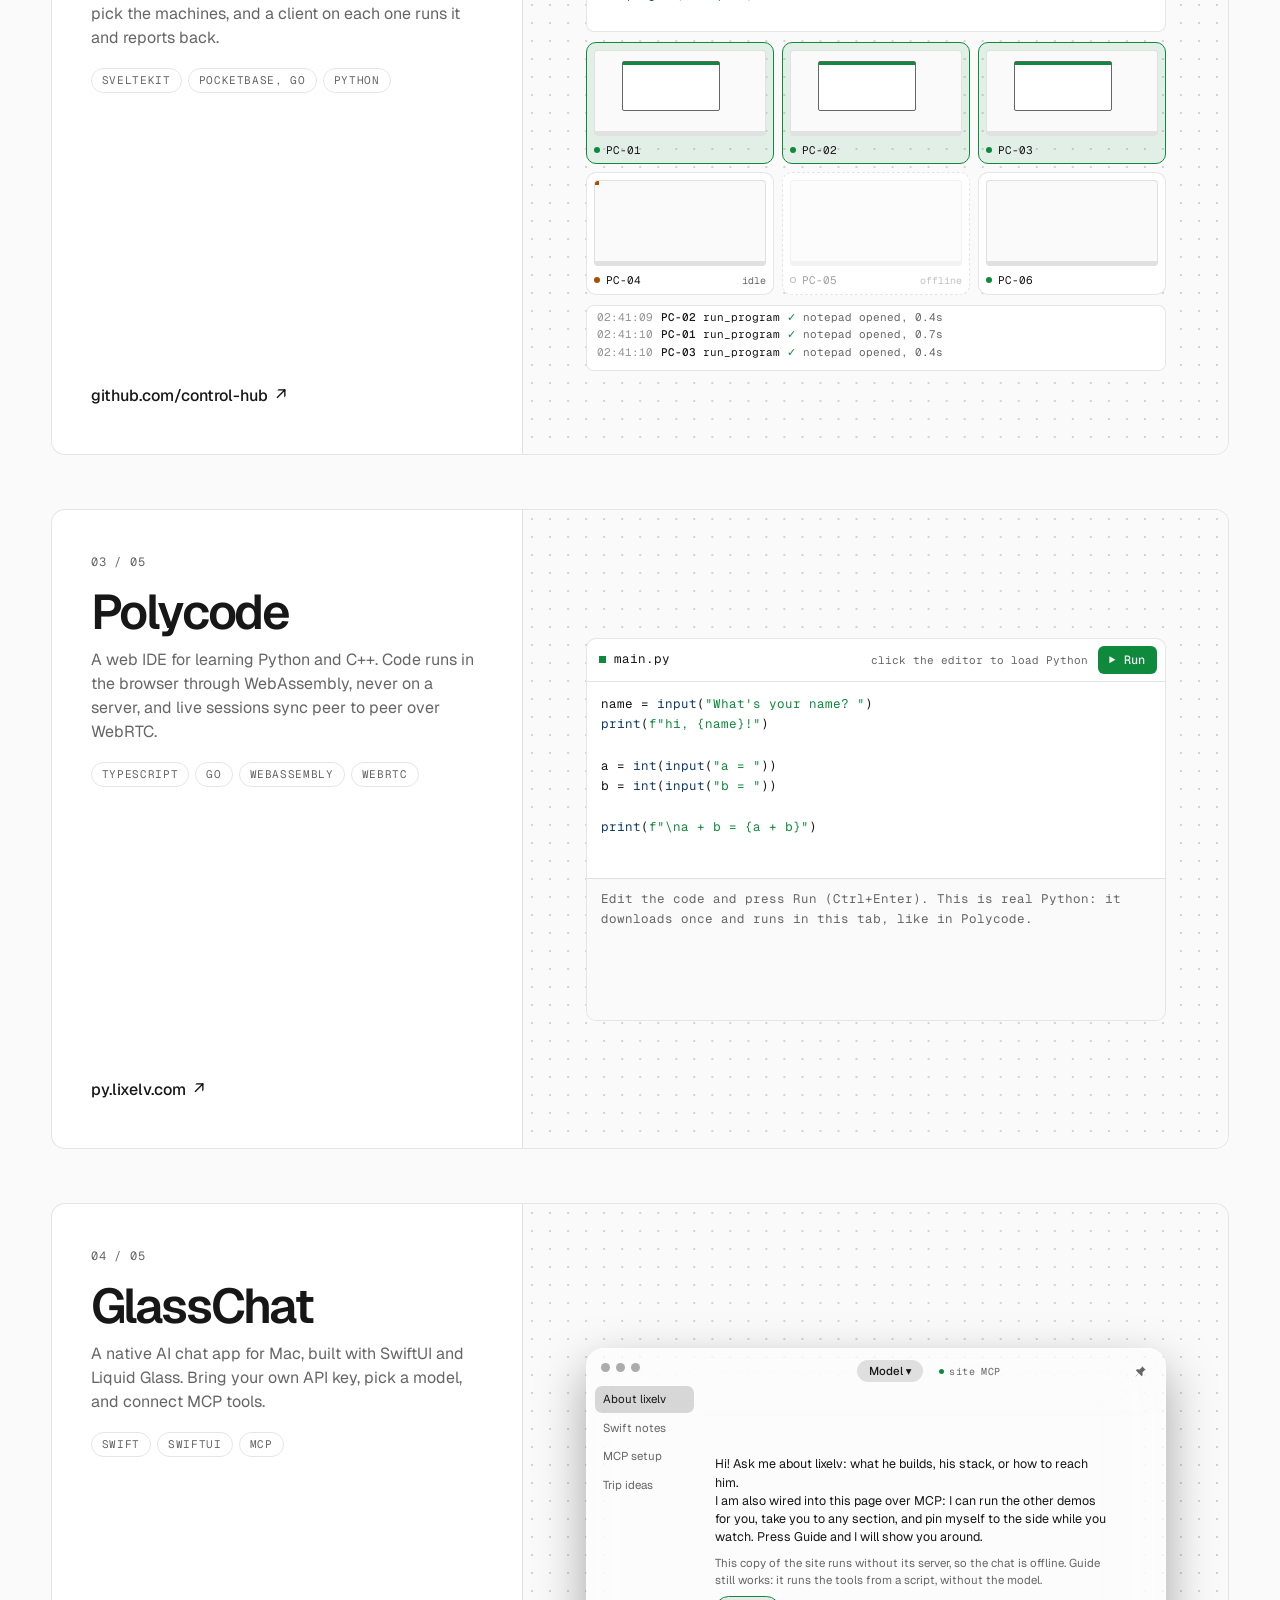
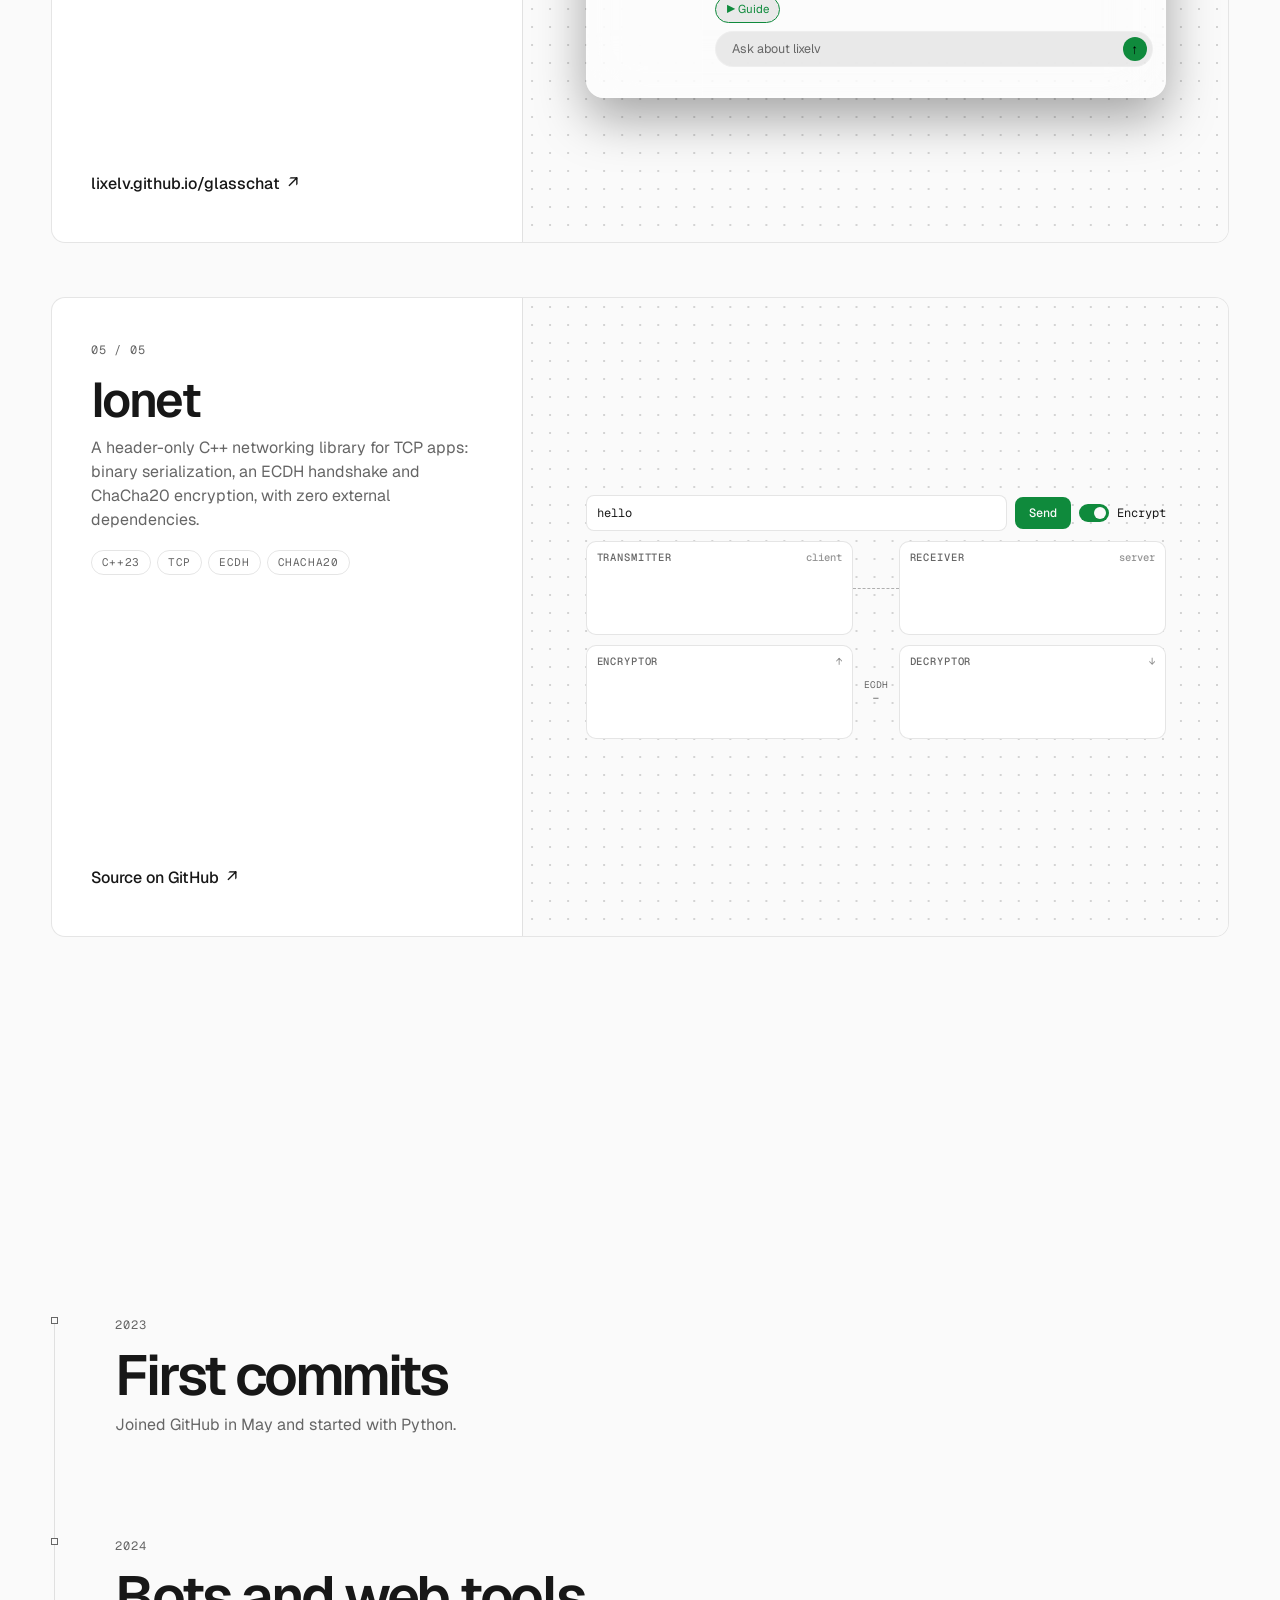
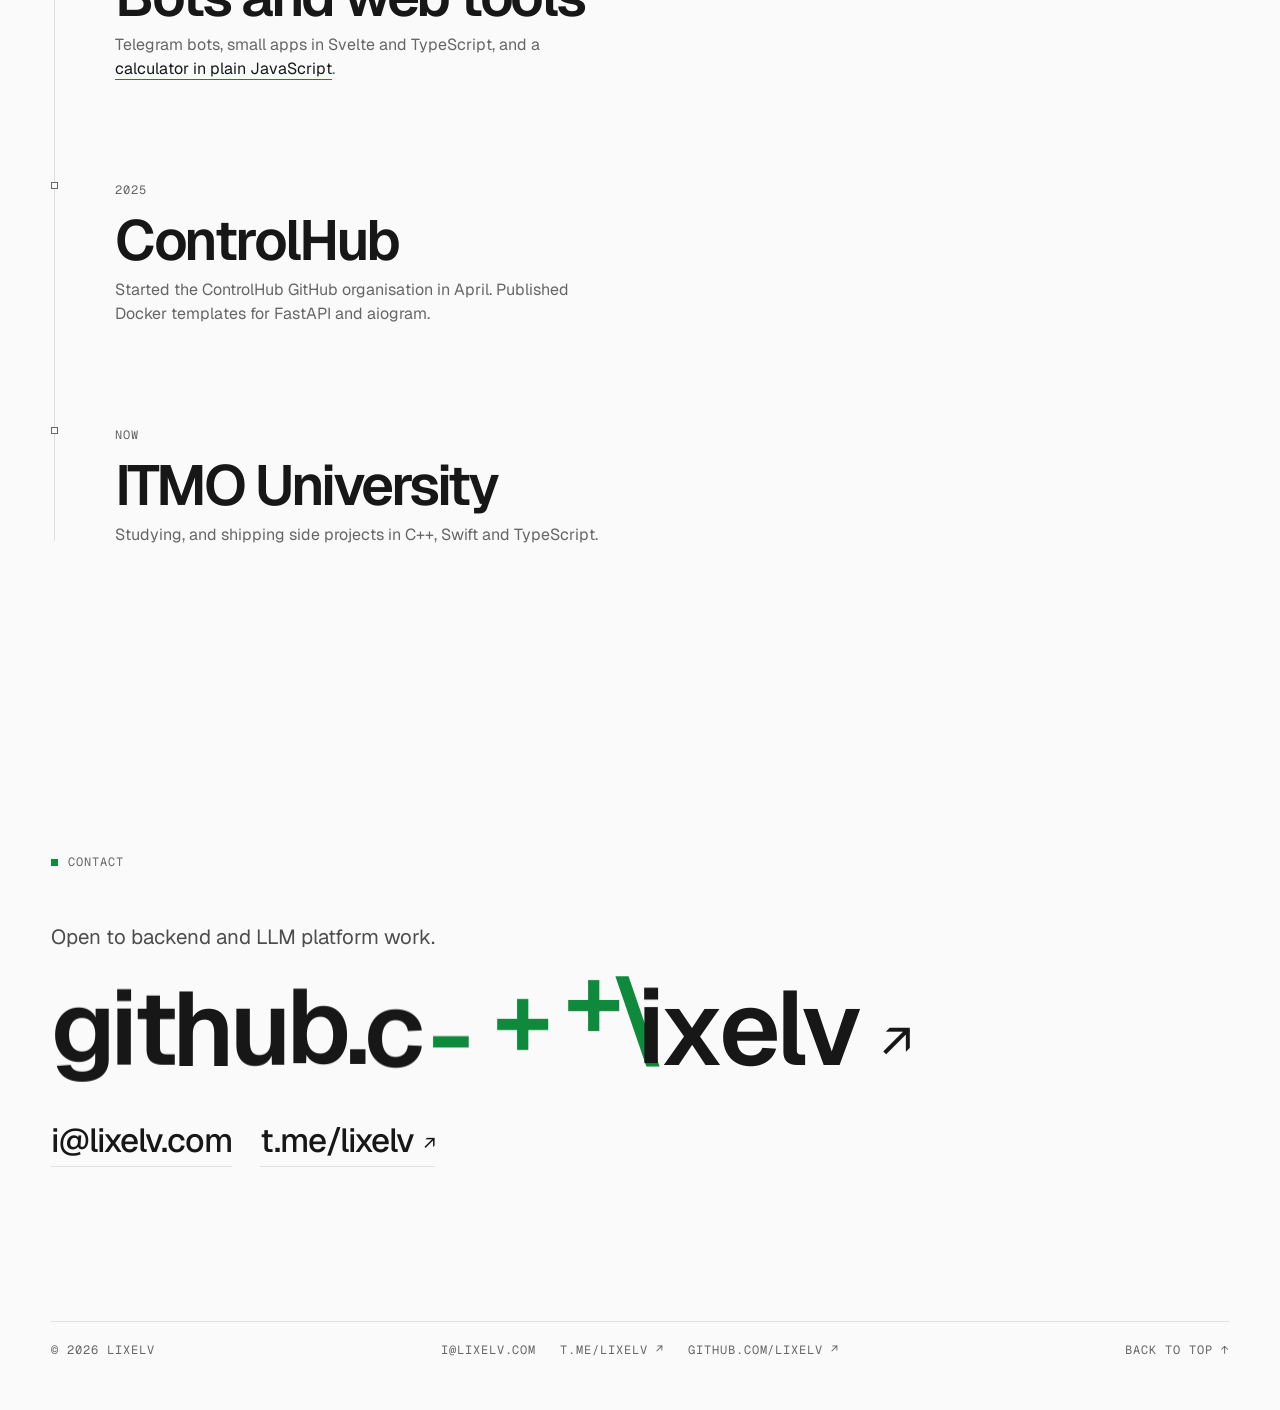
==== commit f056ea25: "Add Omnixon and contacts, retire the Calculator card, tighten a11y and meta - Positioning: backend a" ====
--- a/site/index.html
+++ b/site/index.html
@@ -3,12 +3,23 @@
 <head>
 <meta charset="utf-8">
 <meta name="viewport" content="width=device-width, initial-scale=1">
-<title>lixelv — backend developer</title>
-<meta name="description" content="lixelv. Backend development in Python, and automation.">
+<title>lixelv — backend and systems developer</title>
+<meta name="description" content="Backend and systems developer. LLM applications and agent platforms, Python, Go, C++.">
 <meta name="theme-color" content="#000000">
+<link rel="canonical" href="https://lixelv.com/">
 <meta property="og:type" content="website">
-<meta property="og:title" content="lixelv — backend developer">
-<meta property="og:description" content="Backend development in Python, automation, and tools that solve real problems.">
+<meta property="og:site_name" content="lixelv">
+<meta property="og:url" content="https://lixelv.com/">
+<meta property="og:title" content="lixelv — backend and systems developer">
+<meta property="og:description" content="Backend and systems developer. LLM applications and agent platforms, Python, Go, C++.">
+<meta property="og:image" content="https://lixelv.com/og.png">
+<meta property="og:image:width" content="1200">
+<meta property="og:image:height" content="630">
+<meta property="og:image:alt" content="The word lixelv drawn in green and white pixels on black">
+<meta name="twitter:card" content="summary_large_image">
+<meta name="twitter:title" content="lixelv — backend and systems developer">
+<meta name="twitter:description" content="Backend and systems developer. LLM applications and agent platforms, Python, Go, C++.">
+<meta name="twitter:image" content="https://lixelv.com/og.png">
 <link rel="icon" href="favicon.svg" type="image/svg+xml">
 <link rel="preconnect" href="https://fonts.googleapis.com">
 <link rel="preconnect" href="https://fonts.gstatic.com" crossorigin>
@@ -33,10 +44,11 @@
   </nav>
   <h1 class="sr">lixelv</h1>
   <div class="hero-foot">
-    <p>Backend developer. <span>Python, automation, and tools that solve real problems.</span></p>
+    <p>Backend and systems developer. <span>LLM applications and agent platforms, Python, Go, C++.</span></p>
     <div class="mono hints" aria-hidden="true">
       <span class="m"><kbd>Hold click</kbd>wider push</span>
       <span class="m"><kbd>Hold right click</kbd>waves</span>
+      <span class="t"><kbd>Touch and hold</kbd>push the dots</span>
       <span>Scroll <i>↓</i></span>
     </div>
   </div>
@@ -49,10 +61,12 @@
 
   <section id="stack" class="stack">
     <h2 class="mono label rv"><span class="px"></span><span data-scramble>Stack</span></h2>
-    <ul class="sr"><li>Python</li><li>FastAPI</li><li>Docker</li><li>PostgreSQL</li><li>Redis</li><li>Nginx</li><li>JavaScript</li></ul>
-    <div aria-hidden="true">
-      <div class="mq-row"><span>Python</span><span>FastAPI</span><span>Docker</span><span>PostgreSQL</span></div>
-      <div class="mq-row ghost"><span>Redis</span><span>Nginx</span><span>JavaScript</span><span>Automation</span></div>
+    <!-- The one copy screen readers get. The rows below are the picture of it: main.js repeats them
+         to loop the marquee, and every repeat is aria-hidden like the rows themselves. -->
+    <ul class="sr"><li>Python</li><li>Go</li><li>C++</li><li>TypeScript</li><li>SvelteKit</li><li>Swift</li><li>FastAPI</li><li>Docker</li><li>PostgreSQL</li><li>Redis</li><li>Nginx</li><li>JavaScript</li><li>Automation</li></ul>
+    <div class="mq" aria-hidden="true">
+      <div class="mq-row"><span>Python</span><span>Go</span><span>C++</span><span>TypeScript</span><span>SvelteKit</span><span>Swift</span></div>
+      <div class="mq-row ghost"><span>FastAPI</span><span>Docker</span><span>PostgreSQL</span><span>Redis</span><span>Nginx</span><span>JavaScript</span><span>Automation</span></div>
     </div>
   </section>
 
@@ -60,15 +74,30 @@
     <h2 class="mono label rv"><span class="px"></span><span data-scramble>Work</span></h2>
     <div class="cards">
 
-      <article class="card" style="--n:0">
+      <article class="card" style="--n:0" data-card="omnixon">
         <div class="card-info">
           <div>
             <span class="mono">01 / 05</span>
+            <h3>Omnixon</h3>
+            <p>A platform for AI agents that run in the cloud and are reached through an HTTP API. A solo project, launched in October 2026.</p>
+            <div class="tags"><span>AI agents</span><span>HTTP API</span><span>Cloud</span></div>
+          </div>
+          <a class="visit" href="https://omnixon.net/" target="_blank" rel="noopener">omnixon.net <i>↗</i></a>
+        </div>
+        <div class="viz">
+          <div class="ox" aria-hidden="true"><span class="px"></span>omnixon</div>
+        </div>
+      </article>
+
+      <article class="card" style="--n:1" data-card="controlhub">
+        <div class="card-info">
+          <div>
+            <span class="mono">02 / 05</span>
             <h3>ControlHub</h3>
             <p>A SaaS platform for managing many computers from one place. Write a Python script in the dashboard, pick the machines, and a client on each one runs it and reports back.</p>
             <div class="tags"><span>SvelteKit</span><span>PocketBase, Go</span><span>Python</span></div>
           </div>
-          <a class="visit" href="https://control-hub.org/" target="_blank" rel="noopener">control-hub.org <i>↗</i></a>
+          <a class="visit" href="https://github.com/control-hub" target="_blank" rel="noopener">github.com/control-hub <i>↗</i></a>
         </div>
         <div class="viz">
           <div class="ch" id="ch">
@@ -90,10 +119,10 @@
         </div>
       </article>
 
-      <article class="card" style="--n:1">
-        <div class="card-info">
-          <div>
-            <span class="mono">02 / 05</span>
+      <article class="card" style="--n:2" data-card="polycode">
+        <div class="card-info">
+          <div>
+            <span class="mono">03 / 05</span>
             <h3>Polycode</h3>
             <p>A web IDE for learning Python and C++. Code runs in the browser through WebAssembly, never on a server, and live sessions sync peer to peer over WebRTC.</p>
             <div class="tags"><span>TypeScript</span><span>Go</span><span>WebAssembly</span><span>WebRTC</span></div>
@@ -122,10 +151,10 @@
         </div>
       </article>
 
-      <article class="card" style="--n:2">
-        <div class="card-info">
-          <div>
-            <span class="mono">03 / 05</span>
+      <article class="card" style="--n:3" data-card="glasschat">
+        <div class="card-info">
+          <div>
+            <span class="mono">04 / 05</span>
             <h3>GlassChat</h3>
             <p>A native AI chat app for Mac, built with SwiftUI and Liquid Glass. Bring your own API key, pick a model, and connect MCP tools.</p>
             <div class="tags"><span>Swift</span><span>SwiftUI</span><span>MCP</span></div>
@@ -158,10 +187,10 @@
         </div>
       </article>
 
-      <article class="card" style="--n:3">
-        <div class="card-info">
-          <div>
-            <span class="mono">04 / 05</span>
+      <article class="card" style="--n:4" data-card="ionet">
+        <div class="card-info">
+          <div>
+            <span class="mono">05 / 05</span>
             <h3>Ionet</h3>
             <p>A header-only C++ networking library for TCP apps: binary serialization, an ECDH handshake and ChaCha20 encryption, with zero external dependencies.</p>
             <div class="tags"><span>C++23</span><span>TCP</span><span>ECDH</span><span>ChaCha20</span></div>
@@ -188,10 +217,12 @@
         </div>
       </article>
 
-      <article class="card" style="--n:4">
-        <div class="card-info">
-          <div>
-            <span class="mono">05 / 05</span>
+      <!-- Calculator: hidden for now, it is mentioned in Path (2024) instead. To bring it back, uncomment
+           this card, its script at the end of the page, its styles in demos.css and its tools (mcp.js, tools.json).
+      <article class="card" style="--n:5" data-card="calculator">
+        <div class="card-info">
+          <div>
+            <span class="mono">06 / 06</span>
             <h3>Calculator</h3>
             <p>A small, fast calculator on a pure stack. The one on the right is a sketch of the idea, and it works. Try the keyboard too.</p>
             <div class="tags"><span>JavaScript</span><span>No framework</span></div>
@@ -211,6 +242,7 @@
           </div>
         </div>
       </article>
+      -->
 
     </div>
   </section>
@@ -220,18 +252,27 @@
     <ol class="path" id="pathlist">
       <div class="rail" aria-hidden="true"><b></b></div>
       <li><span class="mono">2023</span><h3>First commits</h3><p>Joined GitHub in May and started with Python.</p></li>
-      <li><span class="mono">2024</span><h3>Bots and web tools</h3><p>Telegram bots, the calculator, and small apps in Svelte and TypeScript.</p></li>
-      <li><span class="mono">2025</span><h3>ControlHub</h3><p>Started the organisation in April. Published Docker templates for FastAPI and aiogram.</p></li>
+      <li><span class="mono">2024</span><h3>Bots and web tools</h3><p>Telegram bots, small apps in Svelte and TypeScript, and a <a class="inline" href="https://web-calculator-tau.vercel.app/" target="_blank" rel="noopener">calculator in plain JavaScript</a>.</p></li>
+      <li><span class="mono">2025</span><h3>ControlHub</h3><p>Started the ControlHub GitHub organisation in April. Published Docker templates for FastAPI and aiogram.</p></li>
       <li><span class="mono">Now</span><h3>ITMO University</h3><p>Studying, and shipping side projects in C++, Swift and TypeScript.</p></li>
     </ol>
   </section>
 
   <section id="contact" class="contact">
     <h2 class="mono label rv"><span class="px"></span><span data-scramble>Contact</span></h2>
+    <p class="open rv">Open to backend and LLM platform work.</p>
     <a class="big rv" href="https://github.com/lixelv" target="_blank" rel="noopener" aria-label="github.com/lixelv"><span class="big-t" aria-hidden="true">github.com/lixelv</span><span aria-hidden="true">↗</span></a>
+    <ul class="reach rv">
+      <li><a href="mailto:i@lixelv.com">i@lixelv.com</a></li>
+      <li><a href="https://t.me/lixelv" target="_blank" rel="noopener">t.me/lixelv <i aria-hidden="true">↗</i></a></li>
+    </ul>
     <footer class="mono">
       <span>© 2026 lixelv</span>
-      <a href="https://github.com/lixelv" target="_blank" rel="noopener">github.com/lixelv ↗</a>
+      <span class="foot-links">
+        <a href="mailto:i@lixelv.com">i@lixelv.com</a>
+        <a href="https://t.me/lixelv" target="_blank" rel="noopener">t.me/lixelv ↗</a>
+        <a href="https://github.com/lixelv" target="_blank" rel="noopener">github.com/lixelv ↗</a>
+      </span>
       <a href="#top">Back to top ↑</a>
     </footer>
   </section>
@@ -240,7 +281,7 @@
 <script src="js/main.js" defer></script><script type="module" src="js/demos/controlhub.js"></script>
 <script type="module" src="js/demos/polycode.js"></script>
 <script type="module" src="js/demos/ionet.js"></script>
-<script type="module" src="js/demos/calculator.js"></script>
+<!-- <script type="module" src="js/demos/calculator.js"></script> (the Calculator card is hidden) -->
 <script type="module" src="js/demos/glasschat.js"></script>
 </body>
 </html>
--- a/site/css/style.css
+++ b/site/css/style.css
@@ -1,6 +1,6 @@
 /* Provisional tokens (no design system yet). Neutrals follow Vercel's Geist palette; accent is green. */
 :root {
-  --bg: #000; --card: #0a0a0a; --fg: #ededed; --muted: #a1a1a1;
+  --bg: #000; --card: #0a0a0a; --fg: #ededed; --muted: #a1a1a1; --soft: #c7c7c7;
   --line: rgba(255, 255, 255, .14); --dot: rgba(255, 255, 255, .2);
   --accent: #2fd673; --accent-soft: rgba(47, 214, 115, .14);
   --warn: #f5a623; --blue: #52a8ff; --red: #ff6166;
@@ -12,14 +12,14 @@
 }
 @media (prefers-color-scheme: light) {
   :root:not([data-theme="dark"]) {
-    --bg: #fafafa; --card: #fff; --fg: #171717; --muted: #666;
+    --bg: #fafafa; --card: #fff; --fg: #171717; --muted: #666; --soft: #4d4d4d;
     --line: rgba(0, 0, 0, .1); --dot: rgba(0, 0, 0, .22);
     --accent: #0f8a3c; --accent-soft: rgba(15, 138, 60, .1); --warn: #a35200; --blue: #0068d6; --red: #cb2a2f;
     color-scheme: light;
   }
 }
 :root[data-theme="light"] {
-  --bg: #fafafa; --card: #fff; --fg: #171717; --muted: #666;
+  --bg: #fafafa; --card: #fff; --fg: #171717; --muted: #666; --soft: #4d4d4d;
   --line: rgba(0, 0, 0, .1); --dot: rgba(0, 0, 0, .22);
   --accent: #0f8a3c; --accent-soft: rgba(15, 138, 60, .1); --warn: #a35200; --blue: #0068d6; --red: #cb2a2f;
   color-scheme: light;
@@ -61,13 +61,24 @@
 @keyframes blink { 0%, 70% { opacity: 1; } 71%, 100% { opacity: 0; } }
 .theme { background: none; border: 0; cursor: pointer; }
 .hero-foot { display: flex; justify-content: space-between; align-items: flex-end; gap: 24px; }
-.hero-foot p { margin: 0; max-width: 30ch; font-size: clamp(15px, 1.5vw, 18px); line-height: 1.4; text-wrap: balance; }
-.hero-foot p span { color: var(--muted); }
-.hints { display: grid; gap: 6px; text-align: right; }
-.hints kbd { font: inherit; color: var(--fg); border: 1px solid var(--line); border-radius: 4px; padding: 2px 6px; margin-right: 6px; }
+.hero-foot p { margin: 0; max-width: 38ch; font-size: 18px; font-weight: 500; line-height: 1.4; text-wrap: balance; }
+/* the dots run under the caption: a soft halo of the page colour keeps the letters clear of them */
+.hero-foot p, .hints { text-shadow: 0 0 6px var(--bg), 0 0 14px var(--bg); }
+.hero-foot p span { color: var(--soft); font-weight: 400; }
+.hints { display: grid; gap: 8px; text-align: right; font-size: 13px; color: var(--soft); }
+.hints kbd { font: inherit; color: var(--fg); background: var(--card); border: 1px solid var(--muted); border-radius: 4px; padding: 2px 7px; margin-right: 8px; }
 .hints i { display: inline-block; font-style: normal; animation: nudge 1.8s ease-in-out infinite; }
 @keyframes nudge { 50% { transform: translateY(4px); } }
+.hints .t { display: none; }
 @media (hover: none), (max-width: 720px) { .hints .m { display: none; } }
+@media (hover: none) and (pointer: coarse) { .hints .t { display: block; } }
+.hints > span { white-space: nowrap; }
+@media (max-width: 820px) { .hero-foot p { font-size: 16px; } }
+/* a phone: the hints go under the caption, so neither has to squeeze */
+@media (max-width: 720px) {
+  .hero-foot { flex-direction: column; align-items: stretch; gap: 18px; }
+  .hints { grid-auto-flow: column; justify-content: space-between; align-items: center; }
+}
 
 /* ---------- sections ---------- */
 section { padding: clamp(72px, 12vw, 170px) var(--pad); }
@@ -91,7 +102,7 @@
 .mq-row span { display: inline-flex; align-items: center; transition: color .3s; }
 .mq-row span::after { content: ""; width: .12em; height: .12em; background: var(--accent); margin: 0 .38em; }
 /* fill with the page colour and paint it over the stroke: hides the overlapping contours inside glyphs like t */
-.mq-row.ghost { color: var(--bg); -webkit-text-stroke: 2px var(--muted); paint-order: stroke fill; transition: color .4s; }
+.mq-row.ghost { color: var(--bg); -webkit-text-stroke: max(3px, .036em) var(--soft); paint-order: stroke fill; transition: color .4s; }
 .mq-row.ghost span:hover { color: var(--bg); }
 @media (hover: hover) {
   .mq-row span:hover { color: var(--accent); -webkit-text-stroke-color: var(--accent); }
@@ -124,6 +135,11 @@
   position: relative; border-left: 1px solid var(--line); background-color: var(--bg);
   display: grid; place-items: center; overflow: hidden; padding: 20px;
 }
+.viz > .ox {
+  display: flex; align-items: center; justify-content: center; gap: .22em; width: auto;
+  font: 600 clamp(40px, 6.4vw, 96px)/1 var(--sans); letter-spacing: -.055em;
+}
+.ox .px { width: .16em; height: .16em; }
 /* ---------- path ---------- */
 .path { list-style: none; margin: 0; padding: 0 0 0 clamp(28px, 5vw, 72px); position: relative; max-width: 900px; }
 .rail { position: absolute; left: 3px; top: 6px; bottom: 6px; width: 1px; background: var(--line); }
@@ -139,9 +155,21 @@
 .path h3 { margin: 10px 0 8px; font: 600 clamp(26px, 4.4vw, 60px)/1.04 var(--sans); letter-spacing: -.045em; }
 .path p { margin: 0; color: var(--muted); max-width: 44ch; }
 .path li.on .mono { color: var(--accent); }
+.path a.inline { color: var(--fg); border-bottom: 1px solid var(--accent); transition: color .25s; }
+.path a.inline:hover { color: var(--accent); }
 
 /* ---------- contact ---------- */
 .contact { padding-bottom: var(--pad); }
+.open { margin: 0 0 clamp(14px, 2vw, 24px); font-size: clamp(17px, 1.6vw, 22px); color: var(--soft); }
+.reach { display: flex; flex-wrap: wrap; gap: 10px 28px; margin: clamp(22px, 3vw, 36px) 0 0; padding: 0; list-style: none; }
+.reach a {
+  display: inline-flex; align-items: baseline; gap: .3em; padding: 6px 0;
+  font: 500 clamp(20px, 2.6vw, 34px)/1.1 var(--sans); letter-spacing: -.03em;
+  border-bottom: 1px solid var(--line); transition: color .25s, border-color .25s;
+}
+.reach a:hover, .reach a:focus-visible { color: var(--accent); border-color: var(--accent); }
+.reach i { font: 400 .6em/1 var(--mono); font-style: normal; }
+.foot-links { display: flex; flex-wrap: wrap; gap: 12px 24px; }
 .big {
   display: inline-flex; align-items: baseline; gap: .25em;
   font: 600 clamp(30px, 8.2vw, 132px)/1 var(--sans); letter-spacing: -.055em; transition: color .3s;
@@ -174,4 +202,5 @@
   .statement .w { opacity: 1; }
   .card { transform: none; }
   .card::after { display: none; }
-}
+  .hints .m, .hints .t { display: none !important; }
+}
--- a/site/css/demos.css
+++ b/site/css/demos.css
@@ -197,6 +197,10 @@
 .gc-input button:active { transform: scale(.9); }
 .gc-quota { min-height: 14px; text-align: center; font: 400 10px/1.4 var(--mono); color: var(--muted); }
 .gc-quota.out { color: var(--warn); }
+/* no messages left today: the field is off and looks it */
+.gc-input.off { border-style: dashed; }
+.gc-input input:disabled { cursor: not-allowed; }
+.gc-input button:disabled { background: var(--line); color: var(--muted); cursor: not-allowed; transform: none; }
 
 /* GlassChat pinned: the window leaves its card and stays at the side (js/demos/mcp.js).
    The dock dims and blurs the text column, fades out over a short gradient, and stops where the demos begin. */
@@ -331,7 +335,7 @@
 .nx-key.set { color: var(--accent); }
 .nx .nx-step { display: none; margin: 0; max-width: none; min-height: 2.9em; text-align: center; text-transform: none; letter-spacing: 0; font-size: 11.5px; text-wrap: balance; }
 
-/* ---------- Calculator ---------- */
+/* ---------- Calculator (card hidden, see index.html; kept for when it comes back) ----------
 .calc { width: min(100%, 290px); background: var(--card); border: 1px solid var(--line); border-radius: 14px; padding: 14px; }
 .calc:focus-visible { outline-offset: 6px; }
 .calc-expr { display: block; min-height: 1.5em; padding: 4px 8px 0; text-align: right; font: 400 12px/1.5 var(--mono); color: var(--muted); white-space: nowrap; overflow: hidden; }
@@ -347,6 +351,7 @@
 .calc button:active, .calc button.hit { transform: scale(.94); background: var(--accent-soft); }
 .calc button.op { color: var(--accent); }
 .calc button.eq { background: var(--accent); color: var(--bg); border-color: transparent; font-weight: 500; }
+*/
 
 /* stacked cards: the pinned chat is a sheet at the bottom, the demos stay above it */
 @media (max-width: 820px) {
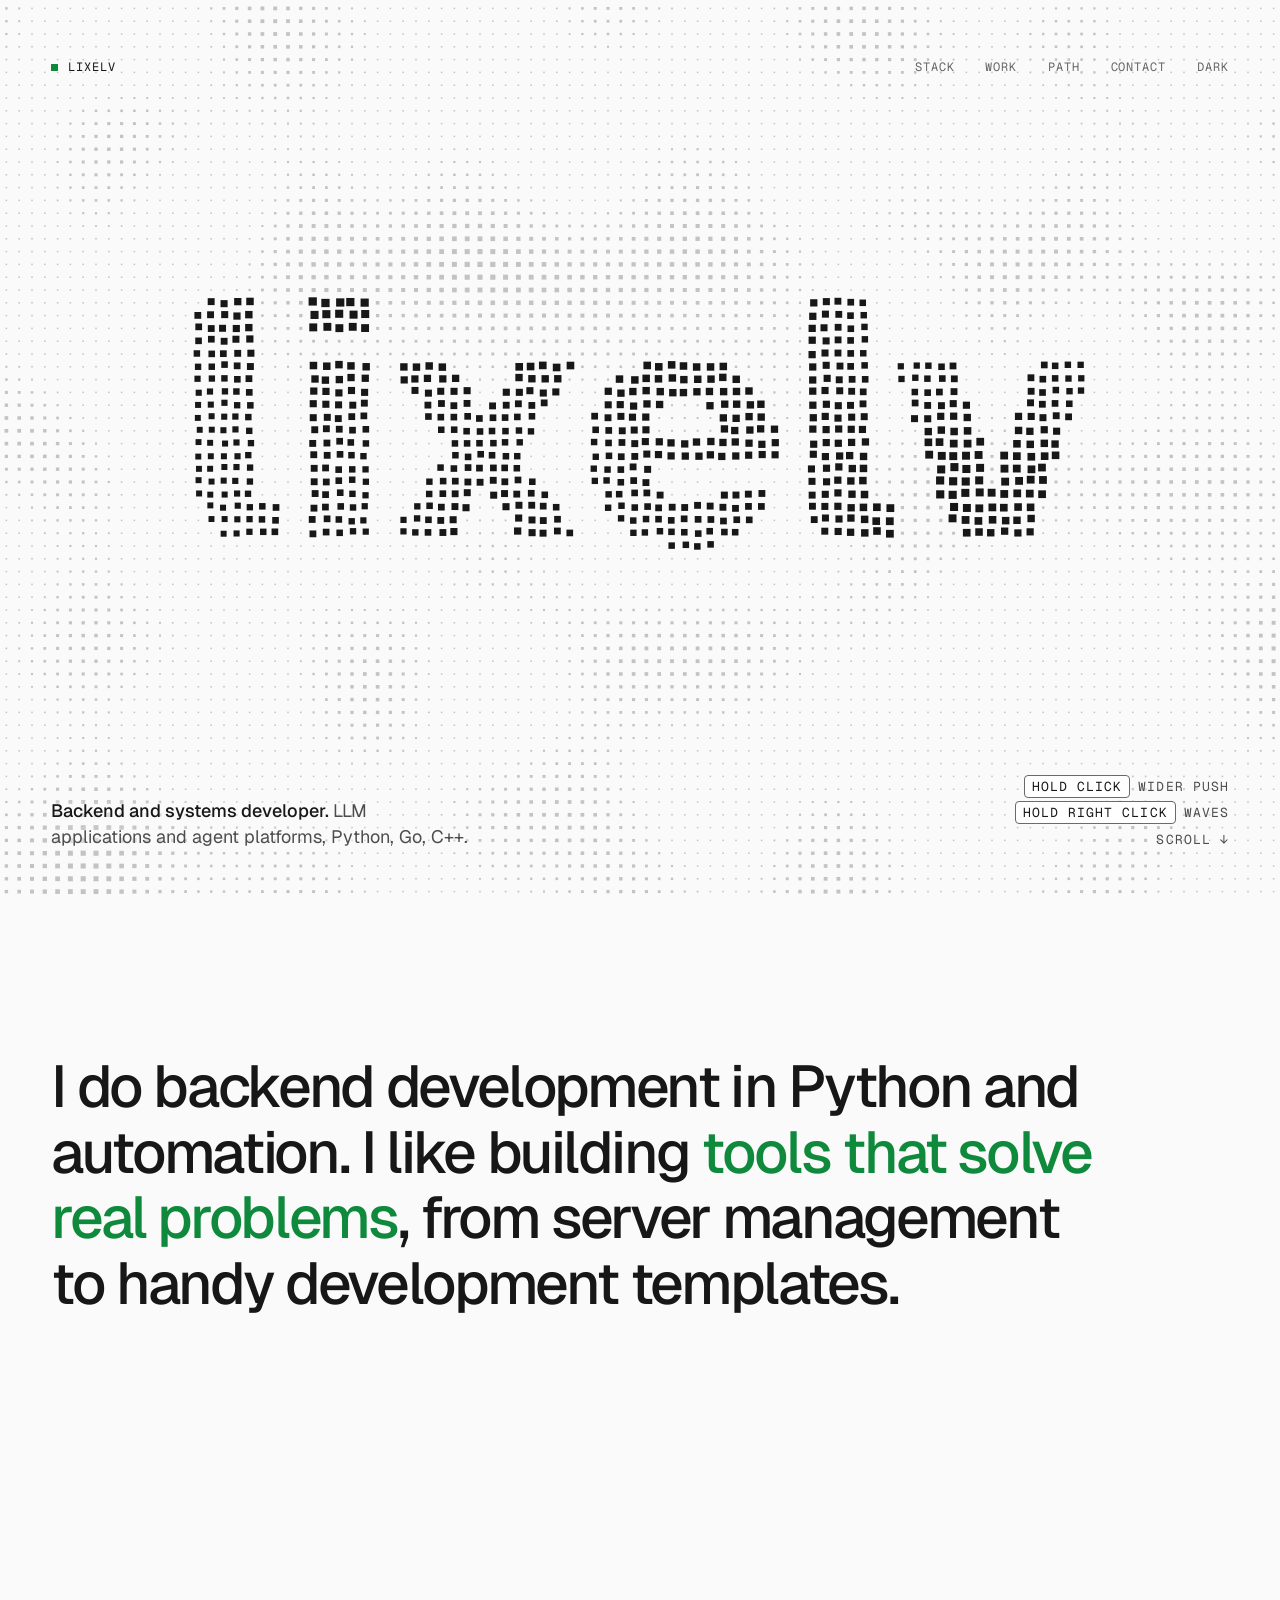
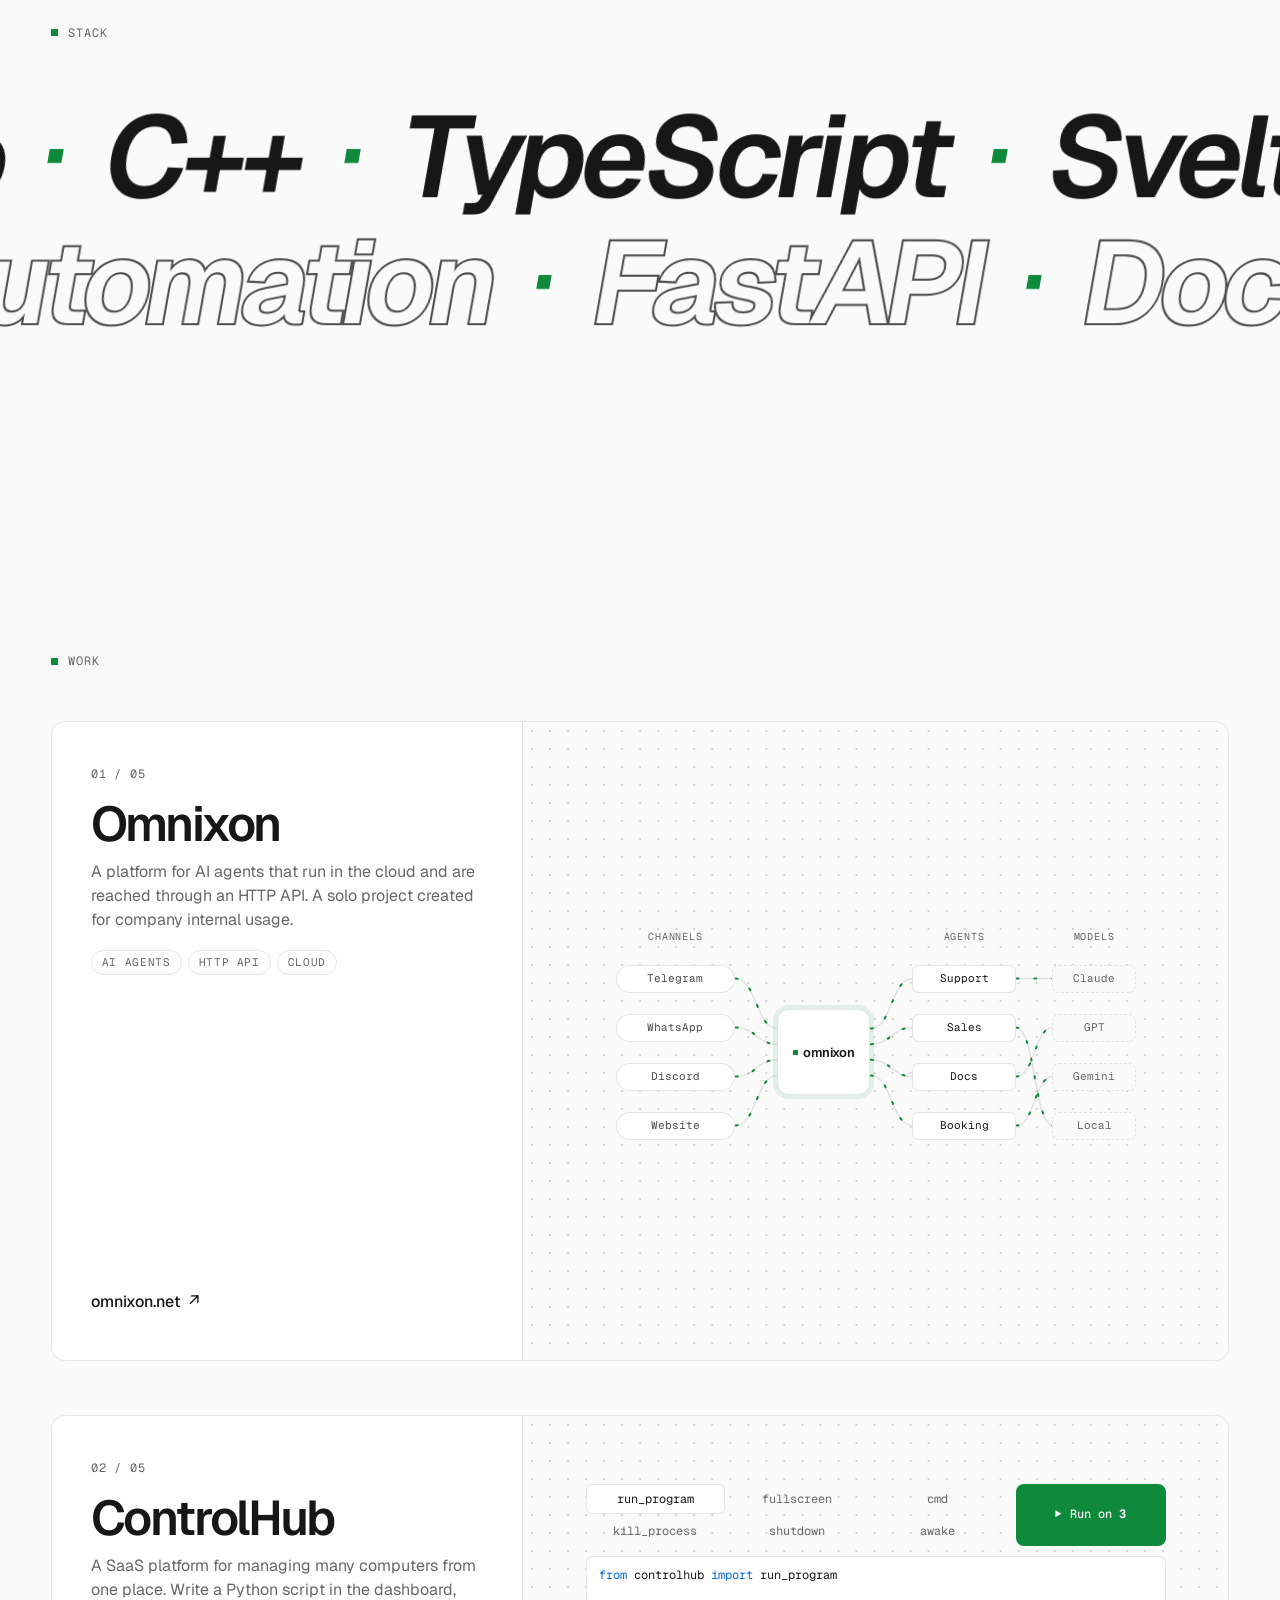
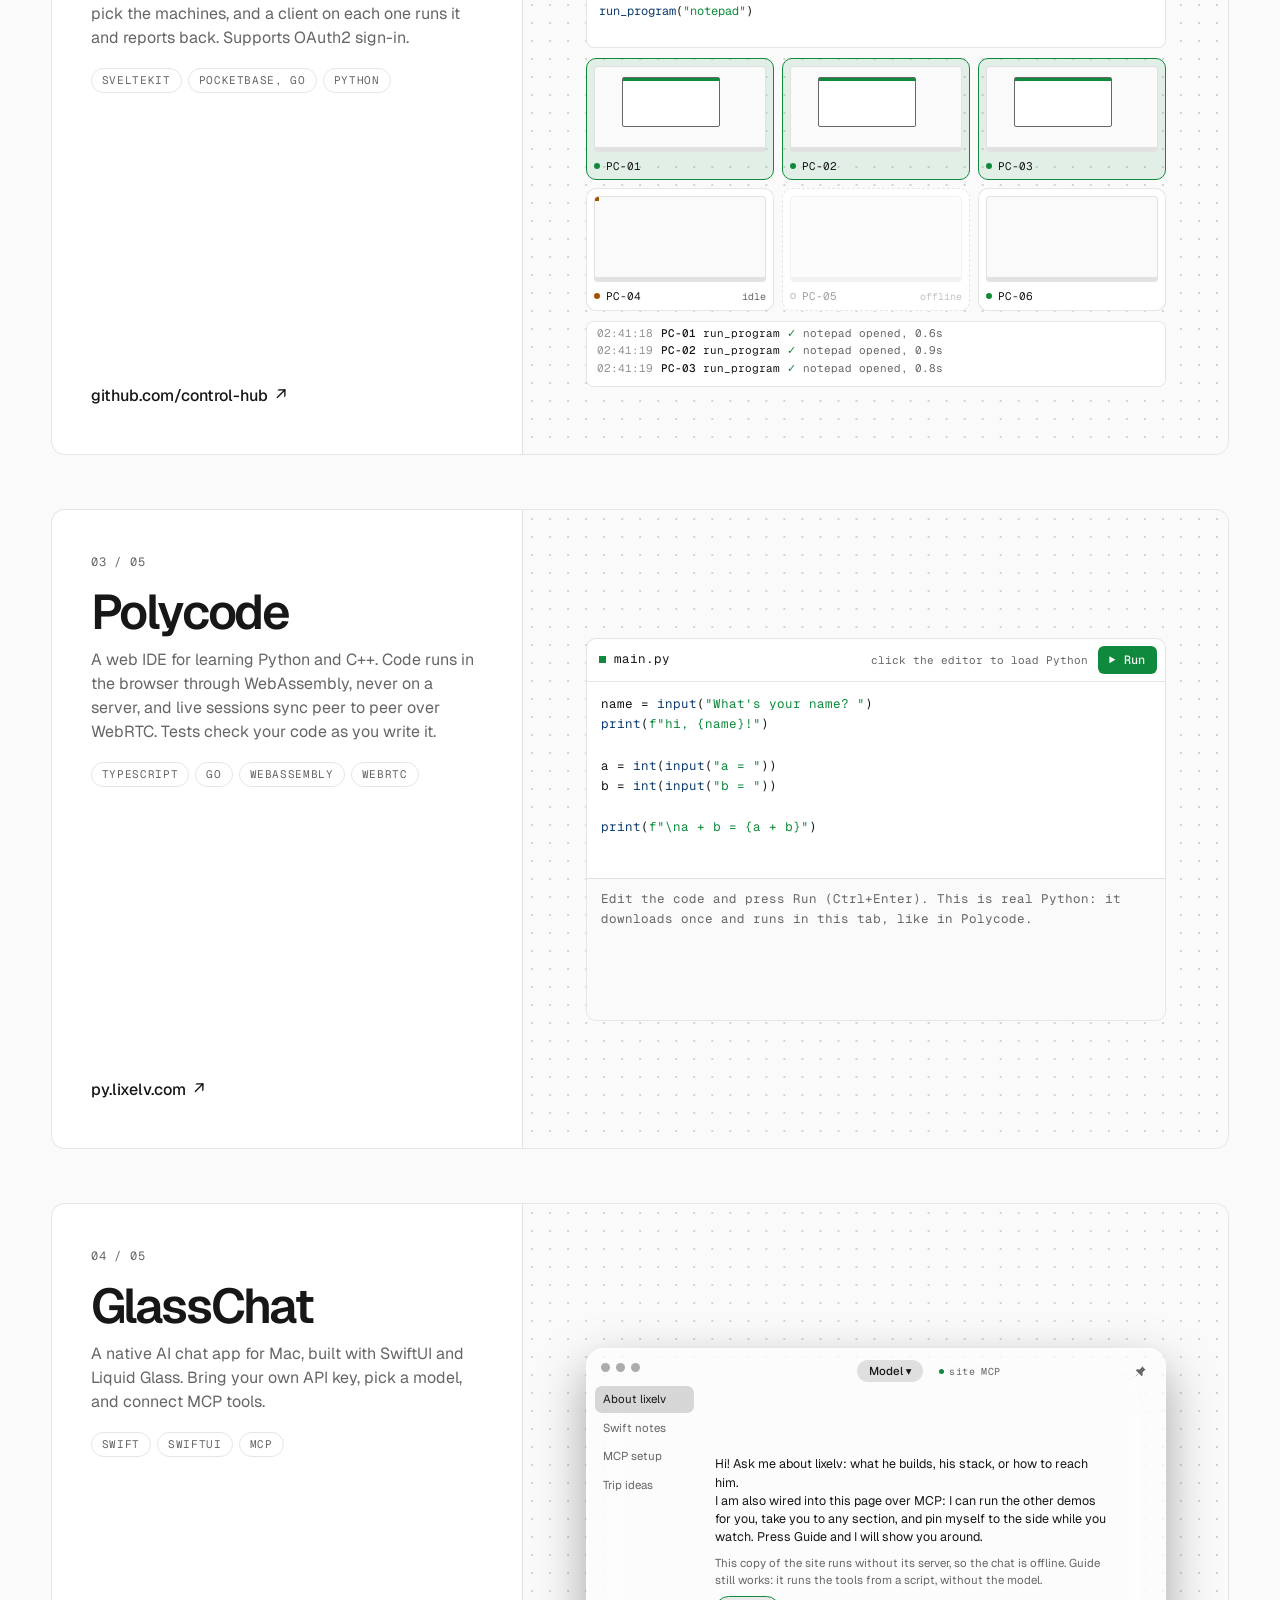
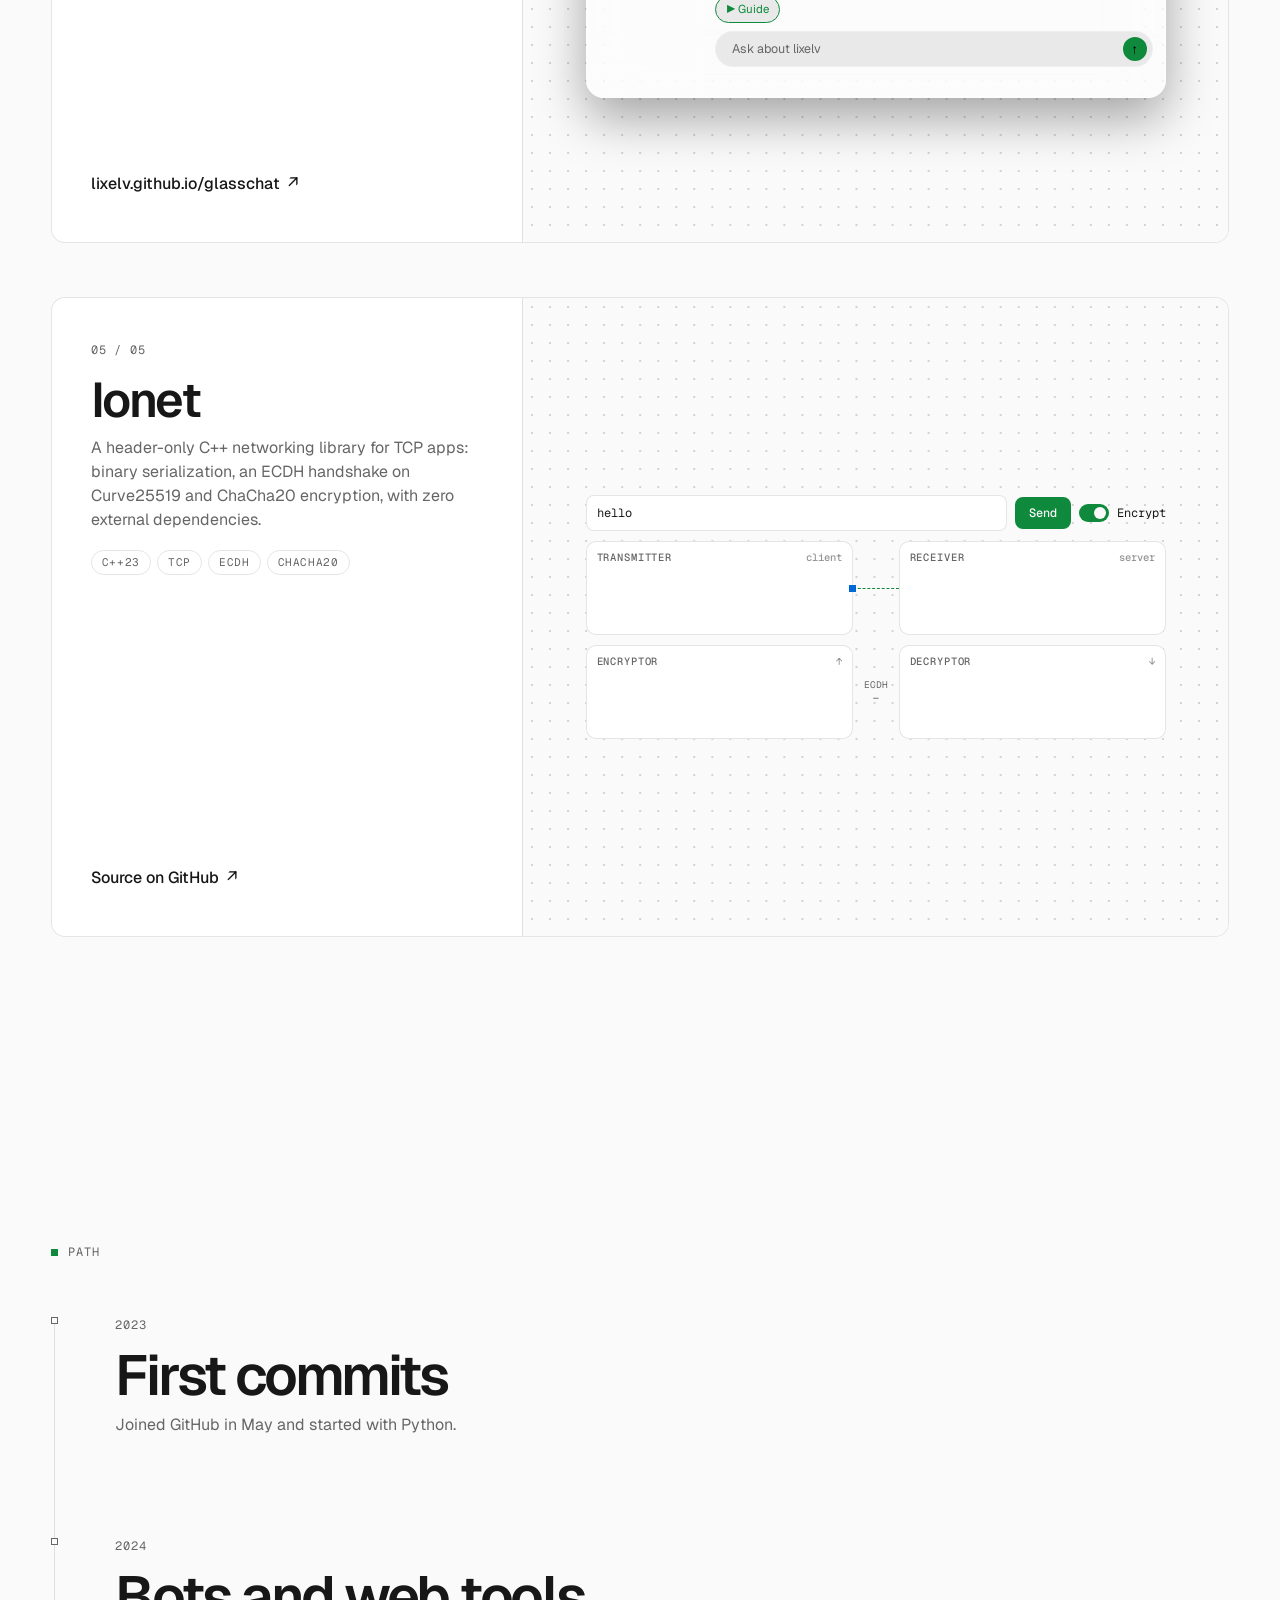
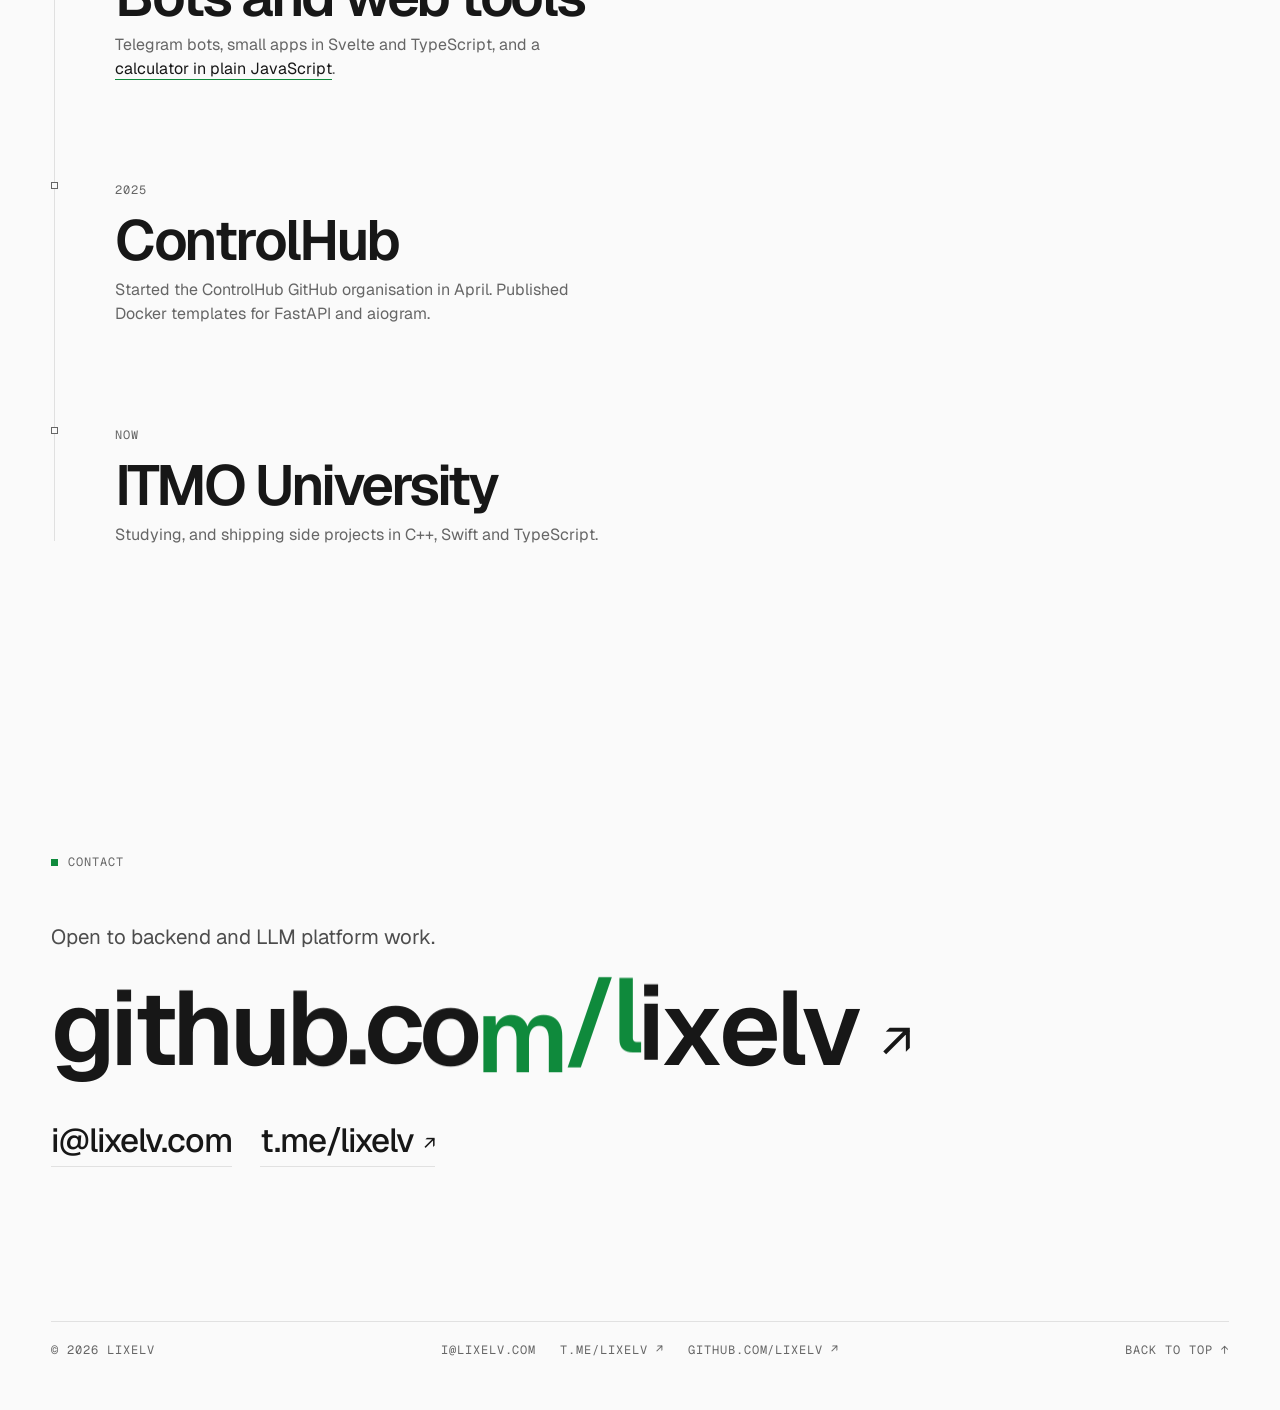
==== commit e1f06d92: "Some changes" ====
--- a/site/index.html
+++ b/site/index.html
@@ -79,13 +79,52 @@
           <div>
             <span class="mono">01 / 05</span>
             <h3>Omnixon</h3>
-            <p>A platform for AI agents that run in the cloud and are reached through an HTTP API. A solo project, launched in October 2026.</p>
+            <p>A platform for AI agents that run in the cloud and are reached through an HTTP API. A solo project created for company internal usage.</p>
             <div class="tags"><span>AI agents</span><span>HTTP API</span><span>Cloud</span></div>
           </div>
           <a class="visit" href="https://omnixon.net/" target="_blank" rel="noopener">omnixon.net <i>↗</i></a>
         </div>
         <div class="viz">
-          <div class="ox" aria-hidden="true"><span class="px"></span>omnixon</div>
+          <!-- A diagram, not a demo: messages come in from the channels, Omnixon hands each one to an agent,
+               and every agent runs on its own model. Decorative for the layout; read as one image. -->
+          <div class="ox" role="img" aria-label="Diagram: messages from Telegram, WhatsApp, Discord and a website reach Omnixon, which routes them to support, sales, docs and booking agents; each agent runs on its own model: Claude, GPT, Gemini or a local one.">
+            <div class="ox-cap" aria-hidden="true"><span class="c1">Channels</span><span class="c3">Agents</span><span class="c4">Models</span></div>
+            <div class="ox-g" aria-hidden="true">
+              <svg viewBox="0 0 100 100" preserveAspectRatio="none" fill="none">
+                <defs><g id="ox-edges">
+                <path d="M 23 12.5 C 27 12.5, 27 38, 31 38" vector-effect="non-scaling-stroke"/>
+                <path d="M 23 37.5 C 27 37.5, 27 46, 31 46" vector-effect="non-scaling-stroke"/>
+                <path d="M 23 62.5 C 27 62.5, 27 54, 31 54" vector-effect="non-scaling-stroke"/>
+                <path d="M 23 87.5 C 27 87.5, 27 62, 31 62" vector-effect="non-scaling-stroke"/>
+                <path d="M 49 38 C 53 38, 53 12.5, 57 12.5" vector-effect="non-scaling-stroke"/>
+                <path d="M 49 46 C 53 46, 53 37.5, 57 37.5" vector-effect="non-scaling-stroke"/>
+                <path d="M 49 54 C 53 54, 53 62.5, 57 62.5" vector-effect="non-scaling-stroke"/>
+                <path d="M 49 62 C 53 62, 53 87.5, 57 87.5" vector-effect="non-scaling-stroke"/>
+                <path d="M 77 12.5 C 80.5 12.5, 80.5 12.5, 84 12.5" vector-effect="non-scaling-stroke"/>
+                <path d="M 77 37.5 C 80.5 37.5, 80.5 87.5, 84 87.5" vector-effect="non-scaling-stroke"/>
+                <path d="M 77 62.5 C 80.5 62.5, 80.5 37.5, 84 37.5" vector-effect="non-scaling-stroke"/>
+                <path d="M 77 87.5 C 80.5 87.5, 80.5 62.5, 84 62.5" vector-effect="non-scaling-stroke"/>
+                </g></defs>
+                <use href="#ox-edges" class="ox-line"/>
+                <use href="#ox-edges" class="ox-flow"/>
+              </svg>
+              <ul>
+              <li class="c1 r1">Telegram</li>
+              <li class="c1 r2">WhatsApp</li>
+              <li class="c1 r3">Discord</li>
+              <li class="c1 r4">Website</li>
+              <li class="c3 r1">Support</li>
+              <li class="c3 r2">Sales</li>
+              <li class="c3 r3">Docs</li>
+              <li class="c3 r4">Booking</li>
+              <li class="c4 r1">Claude</li>
+              <li class="c4 r2">GPT</li>
+              <li class="c4 r3">Gemini</li>
+              <li class="c4 r4">Local</li>
+              </ul>
+              <div class="ox-hub"><span class="px"></span>omnixon</div>
+            </div>
+          </div>
         </div>
       </article>
 
@@ -94,7 +133,7 @@
           <div>
             <span class="mono">02 / 05</span>
             <h3>ControlHub</h3>
-            <p>A SaaS platform for managing many computers from one place. Write a Python script in the dashboard, pick the machines, and a client on each one runs it and reports back.</p>
+            <p>A SaaS platform for managing many computers from one place. Write a Python script in the dashboard, pick the machines, and a client on each one runs it and reports back. Supports OAuth2 sign-in.</p>
             <div class="tags"><span>SvelteKit</span><span>PocketBase, Go</span><span>Python</span></div>
           </div>
           <a class="visit" href="https://github.com/control-hub" target="_blank" rel="noopener">github.com/control-hub <i>↗</i></a>
@@ -124,7 +163,7 @@
           <div>
             <span class="mono">03 / 05</span>
             <h3>Polycode</h3>
-            <p>A web IDE for learning Python and C++. Code runs in the browser through WebAssembly, never on a server, and live sessions sync peer to peer over WebRTC.</p>
+            <p>A web IDE for learning Python and C++. Code runs in the browser through WebAssembly, never on a server, and live sessions sync peer to peer over WebRTC. Tests check your code as you write it.</p>
             <div class="tags"><span>TypeScript</span><span>Go</span><span>WebAssembly</span><span>WebRTC</span></div>
           </div>
           <a class="visit" href="https://py.lixelv.com/" target="_blank" rel="noopener">py.lixelv.com <i>↗</i></a>
@@ -192,7 +231,7 @@
           <div>
             <span class="mono">05 / 05</span>
             <h3>Ionet</h3>
-            <p>A header-only C++ networking library for TCP apps: binary serialization, an ECDH handshake and ChaCha20 encryption, with zero external dependencies.</p>
+            <p>A header-only C++ networking library for TCP apps: binary serialization, an ECDH handshake on Curve25519 and ChaCha20 encryption, with zero external dependencies.</p>
             <div class="tags"><span>C++23</span><span>TCP</span><span>ECDH</span><span>ChaCha20</span></div>
           </div>
           <a class="visit" href="https://github.com/lixelv/ionet" target="_blank" rel="noopener">Source on GitHub <i>↗</i></a>
--- a/site/css/style.css
+++ b/site/css/style.css
@@ -135,11 +135,6 @@
   position: relative; border-left: 1px solid var(--line); background-color: var(--bg);
   display: grid; place-items: center; overflow: hidden; padding: 20px;
 }
-.viz > .ox {
-  display: flex; align-items: center; justify-content: center; gap: .22em; width: auto;
-  font: 600 clamp(40px, 6.4vw, 96px)/1 var(--sans); letter-spacing: -.055em;
-}
-.ox .px { width: .16em; height: .16em; }
 /* ---------- path ---------- */
 .path { list-style: none; margin: 0; padding: 0 0 0 clamp(28px, 5vw, 72px); position: relative; max-width: 900px; }
 .rail { position: absolute; left: 3px; top: 6px; bottom: 6px; width: 1px; background: var(--line); }
--- a/site/css/demos.css
+++ b/site/css/demos.css
@@ -17,10 +17,43 @@
 @keyframes pulse { 50% { opacity: .45; } }
 @keyframes shake { 25% { transform: translateX(-4px); } 75% { transform: translateX(4px); } }
 
+/* ---------- Omnixon: channels, hub, agents, models (a diagram, no script) ---------- */
+.viz > .ox { max-width: 520px; font: 400 11px/1 var(--mono); }
+.ox .c1 { left: 0; width: 23%; } .ox .c3 { left: 57%; width: 20%; } .ox .c4 { left: 84%; width: 16%; }
+.ox .r1 { top: 12.5%; } .ox .r2 { top: 37.5%; } .ox .r3 { top: 62.5%; } .ox .r4 { top: 87.5%; }
+.ox-cap { position: relative; height: 22px; font-size: 10px; letter-spacing: .08em; text-transform: uppercase; color: var(--muted); }
+.ox-cap span { position: absolute; top: 0; text-align: center; }
+.ox-g { position: relative; height: 196px; }
+.ox-g svg { position: absolute; inset: 0; width: 100%; height: 100%; overflow: visible; }
+.ox-line { stroke: var(--line); stroke-width: 1.5; }
+.ox-flow { stroke: var(--accent); stroke-width: 2; stroke-linecap: round; stroke-dasharray: 2 16; animation: ox-flow 1.4s linear infinite; }
+@keyframes ox-flow { from { stroke-dashoffset: 18; } to { stroke-dashoffset: 0; } }
+.ox-g ul { list-style: none; margin: 0; padding: 0; }
+.ox-g li {
+  position: absolute; height: 28px; margin-top: -14px; display: grid; place-items: center;
+  overflow: hidden; white-space: nowrap; background: var(--card); border: 1px solid var(--line); color: var(--soft);
+}
+.ox-g li.c1 { border-radius: 99px; }                       /* channels: pills */
+.ox-g li.c3 { border-radius: 7px; color: var(--fg); }      /* agents: blocks */
+.ox-g li.c4 { border-radius: 7px; border-style: dashed; background: var(--bg); color: var(--muted); } /* models: outlines */
+.ox-hub {
+  position: absolute; left: 31%; width: 18%; top: 28%; height: 44%; display: flex; align-items: center; justify-content: center; gap: 5px;
+  background: var(--card); border: 1px solid var(--line); border-radius: 12px;
+  box-shadow: 0 0 0 4px var(--accent-soft); font: 600 13px/1 var(--sans); letter-spacing: -.03em; color: var(--fg);
+}
+.ox-hub .px { width: 5px; height: 5px; }
+@media (max-width: 480px) {
+  .viz > .ox { font-size: 10px; }
+  /* wider than its ports: the box simply covers the ends of the edges */
+  .ox-hub { left: 28.5%; width: 23%; font-size: 11px; gap: 3px; } .ox-hub .px { width: 4px; height: 4px; }
+}
+@media (prefers-reduced-motion: reduce) { .ox-flow { display: none; } }
+
 /* ---------- ControlHub: a tiny dashboard ---------- */
 .ch { display: grid; gap: 10px; font: 400 12px/1.5 var(--mono); }
-.ch-bar { display: flex; gap: 8px; align-items: center; justify-content: space-between; }
-.ch-scripts { display: flex; gap: 2px; flex-wrap: wrap; min-width: 0; }
+.ch-bar { display: grid; grid-template-columns: minmax(0, 1fr) 12.5em; gap: 8px; align-items: stretch; }
+/* a fixed 3 x 2 grid of scripts and a fixed-width run button, so a new run label never moves the tabs */
+.ch-scripts { display: grid; grid-template-columns: repeat(3, minmax(0, 1fr)); gap: 2px; min-width: 0; }
 .ch-scripts button {
   font: inherit; padding: 5px 9px; border-radius: 6px; border: 1px solid transparent; background: none;
   color: var(--muted); cursor: pointer; transition: color .2s, border-color .2s, background-color .2s;
@@ -28,8 +61,8 @@
 .ch-scripts button:hover { color: var(--fg); }
 .ch-scripts button[aria-pressed="true"] { color: var(--fg); border-color: var(--line); background: var(--card); }
 .ch-run {
-  flex: none; font: 500 12px/1 var(--mono); padding: 9px 12px; border-radius: 8px; border: 0;
-  background: var(--accent); color: var(--bg); cursor: pointer; white-space: nowrap; transition: transform .1s, background-color .2s;
+  font: 500 12px/1.3 var(--mono); padding: 9px 12px; border-radius: 8px; border: 0; text-wrap: balance;
+  background: var(--accent); color: var(--bg); cursor: pointer; transition: transform .1s, background-color .2s;
 }
 .ch-run:active { transform: scale(.95); }
 .ch-run:disabled { background: var(--line); color: var(--muted); cursor: default; }
@@ -370,9 +403,8 @@
   .nx-key span { display: none; }
   .nx-bar { flex-wrap: wrap; }
   .nx-sw { flex: 1 1 100%; }
-  .ch-bar { flex-wrap: wrap; }
-  .ch-scripts { flex: 1 1 100%; flex-wrap: nowrap; overflow-x: auto; scrollbar-width: none; }
-  .ch-scripts button { padding: 5px 7px; font-size: 11px; white-space: nowrap; }
-  .ch-run { flex: 1; padding: 11px 12px; }
+  .ch-bar { grid-template-columns: minmax(0, 1fr); }
+  .ch-scripts button { padding: 5px 4px; font-size: 11px; }
+  .ch-run { padding: 11px 12px; }
   .pc .nm::after { display: none; }
 }
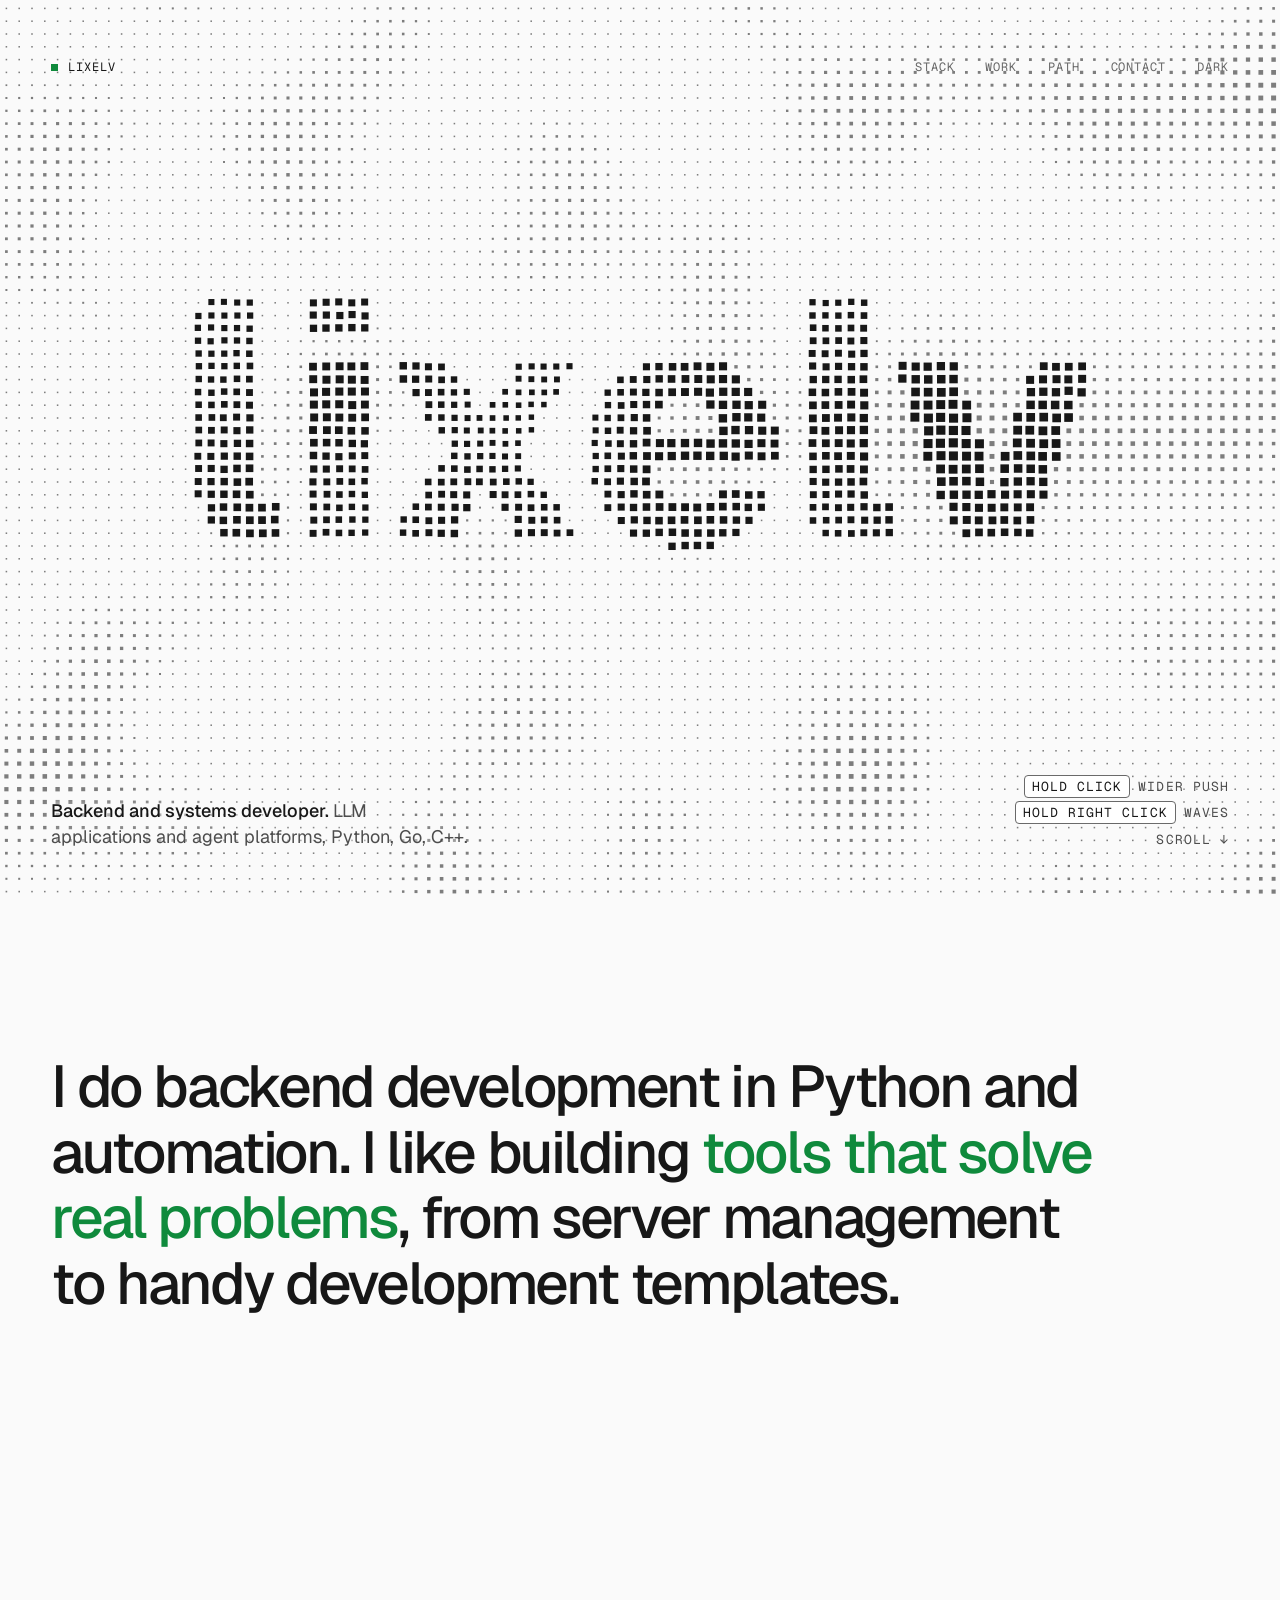
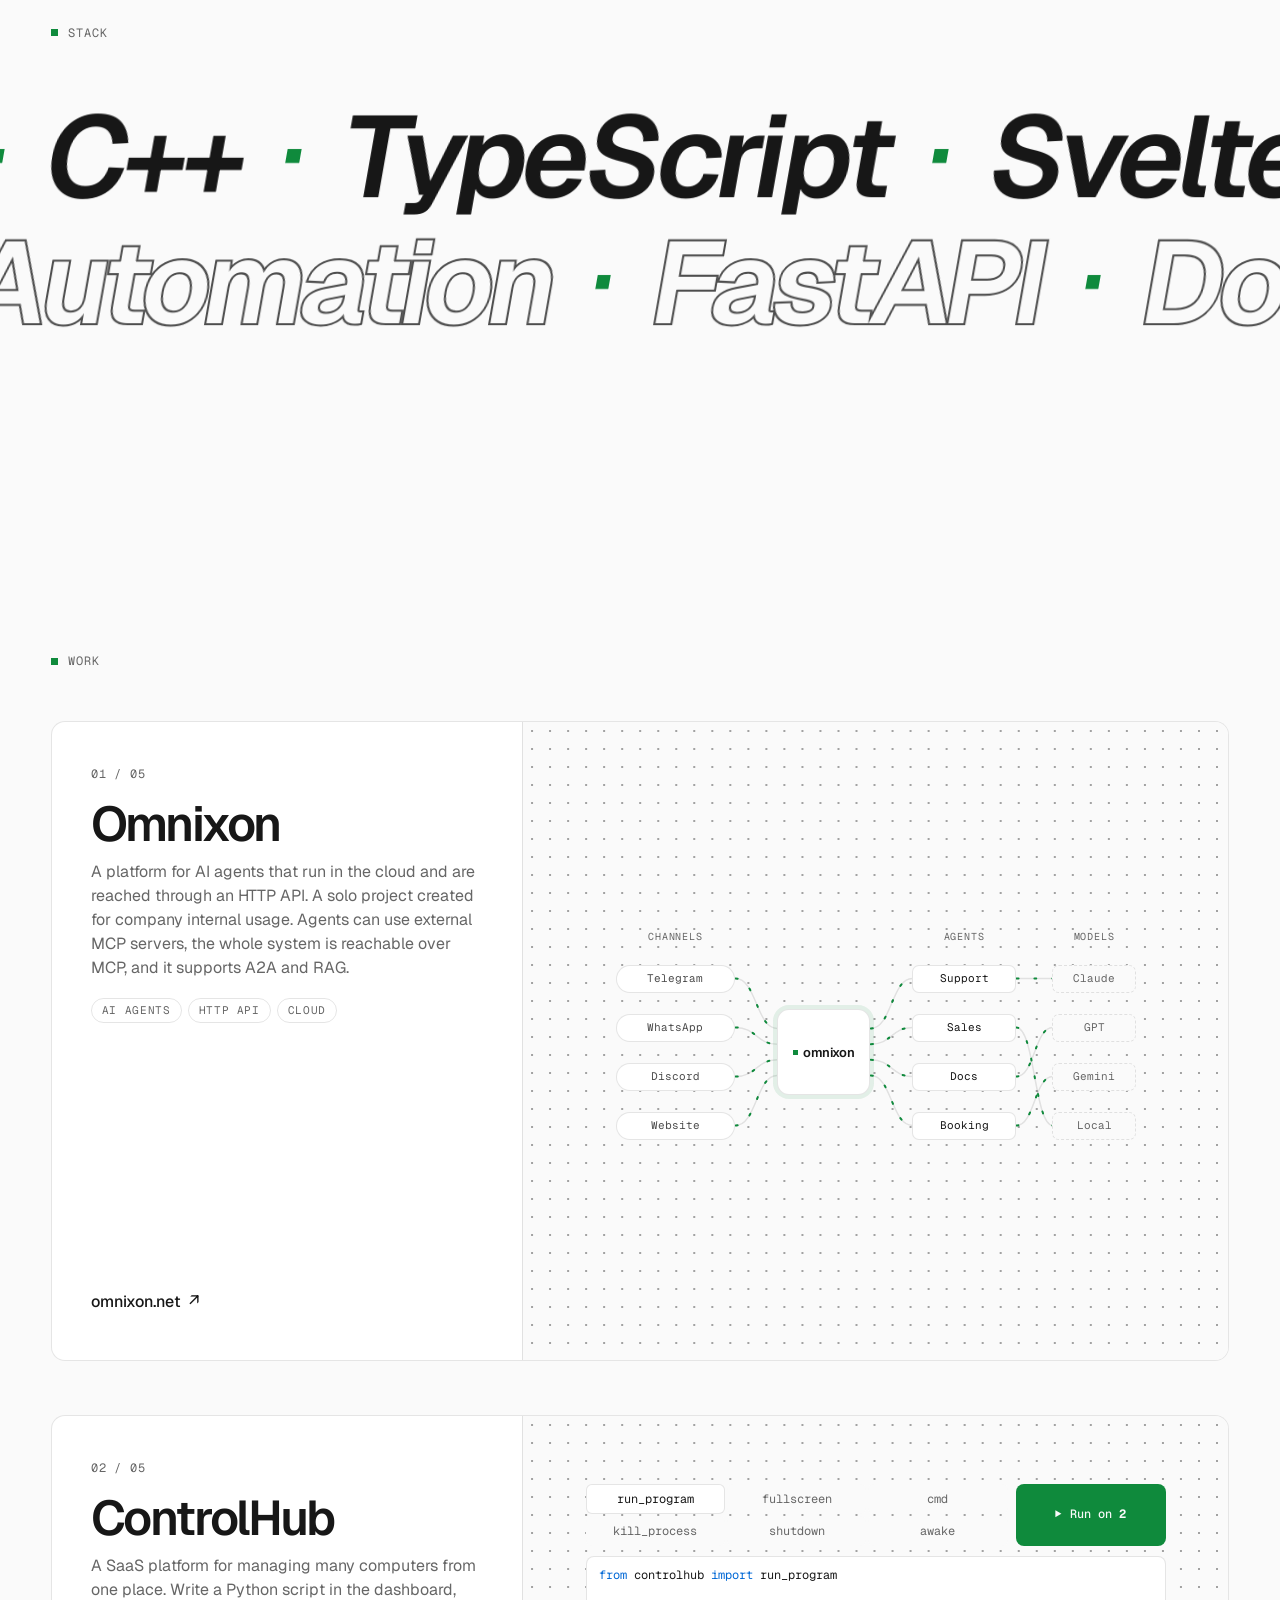
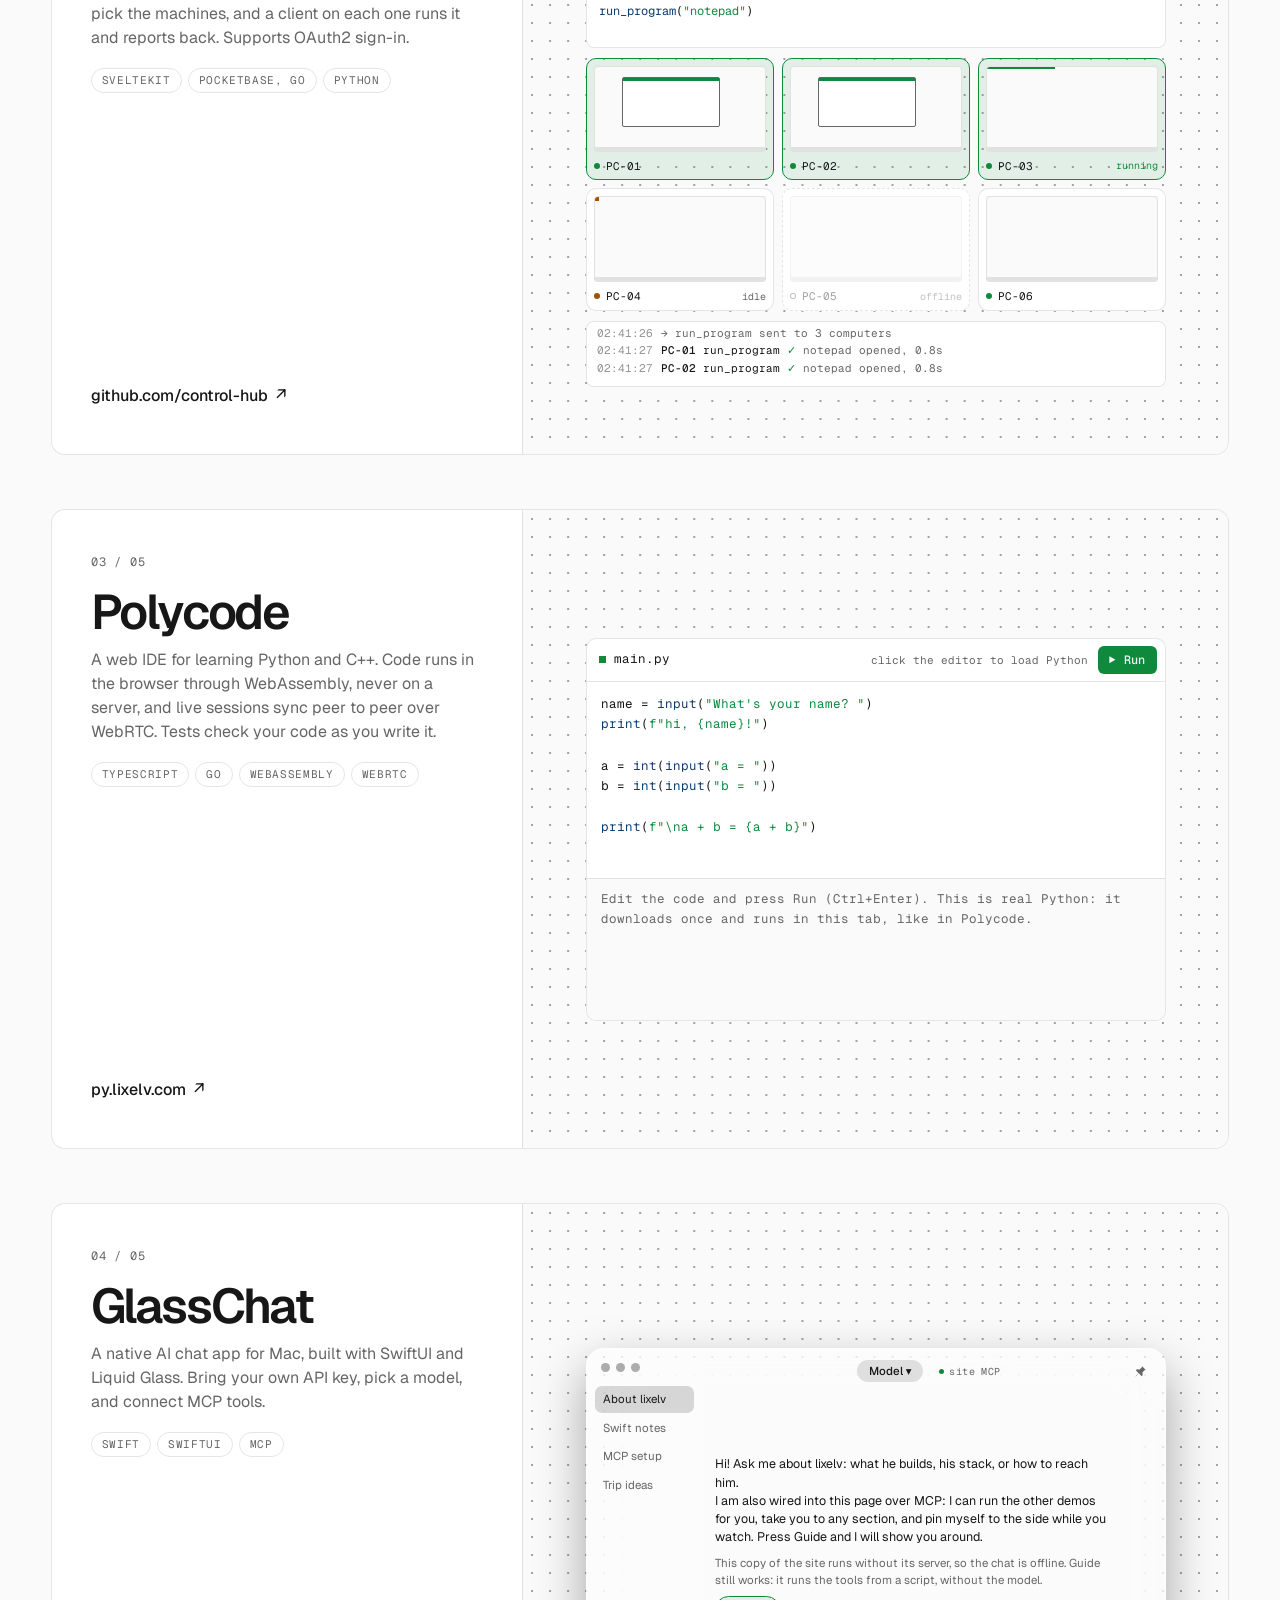
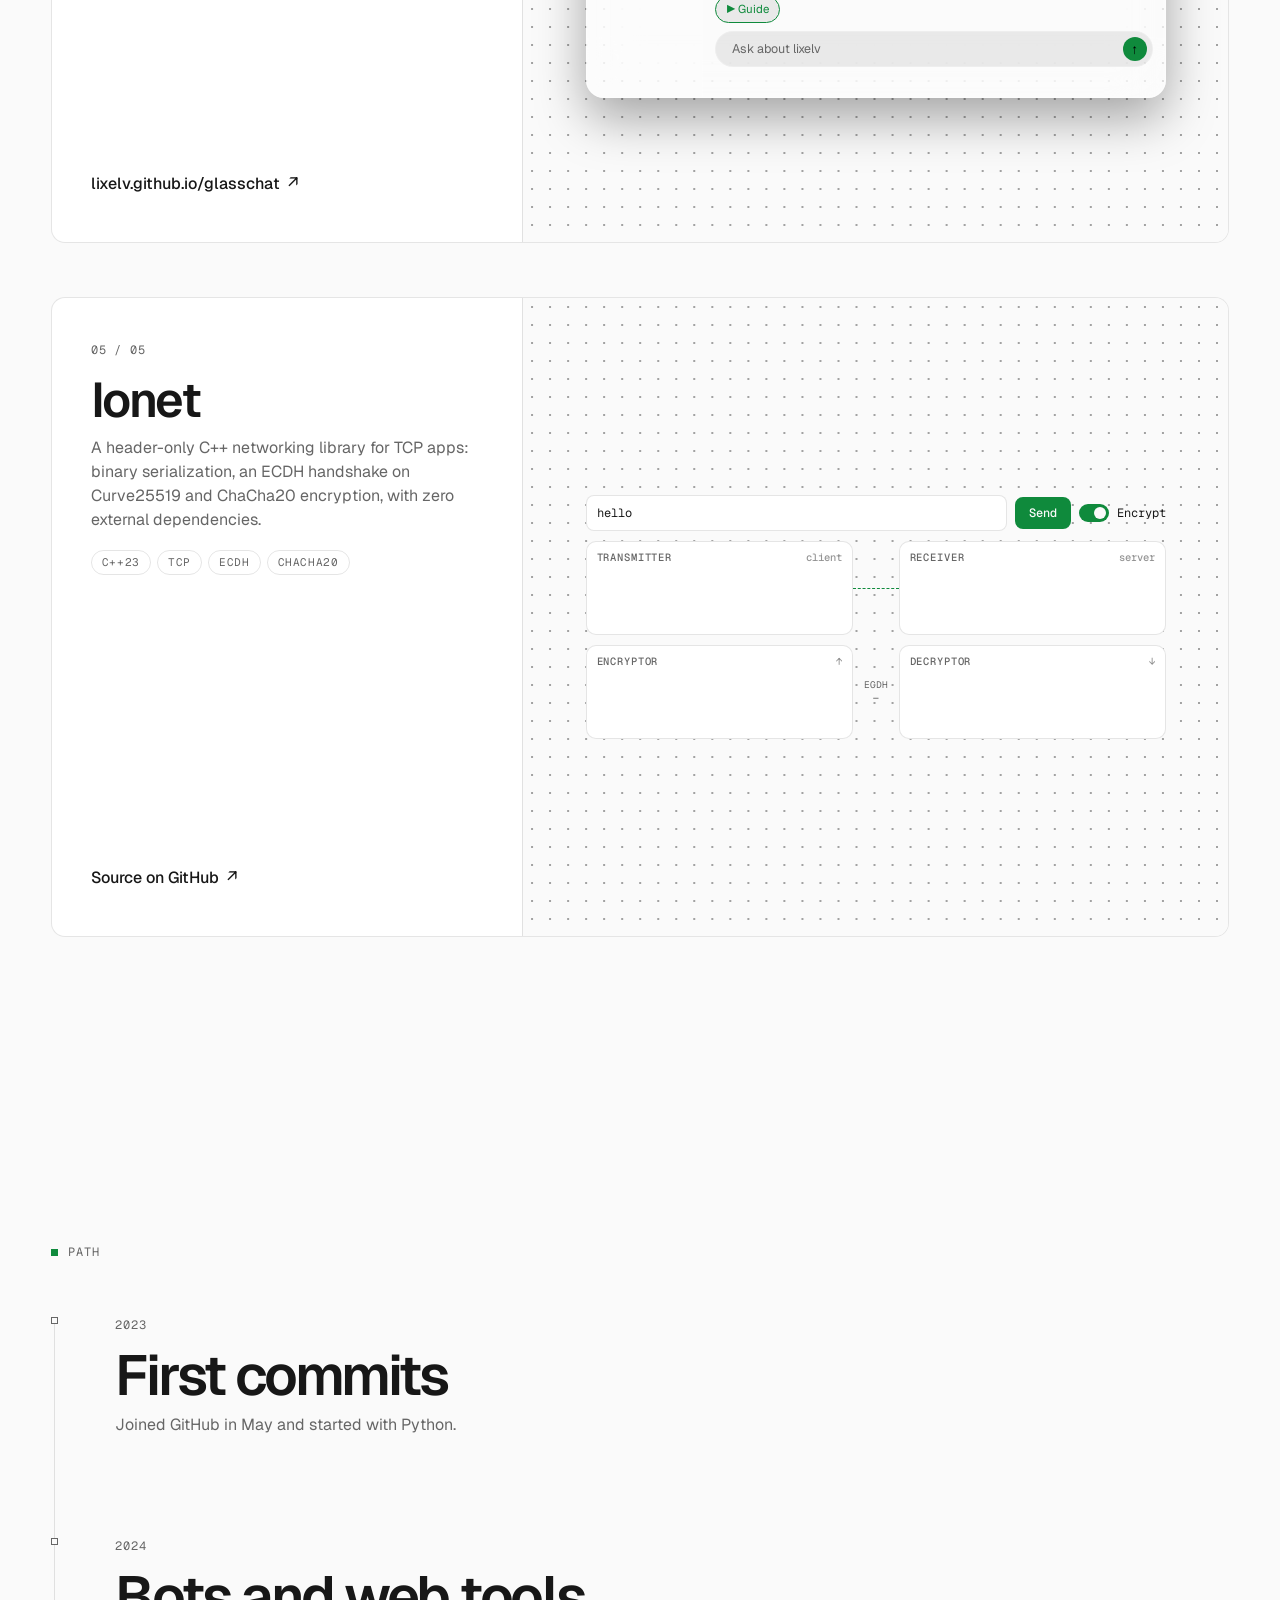
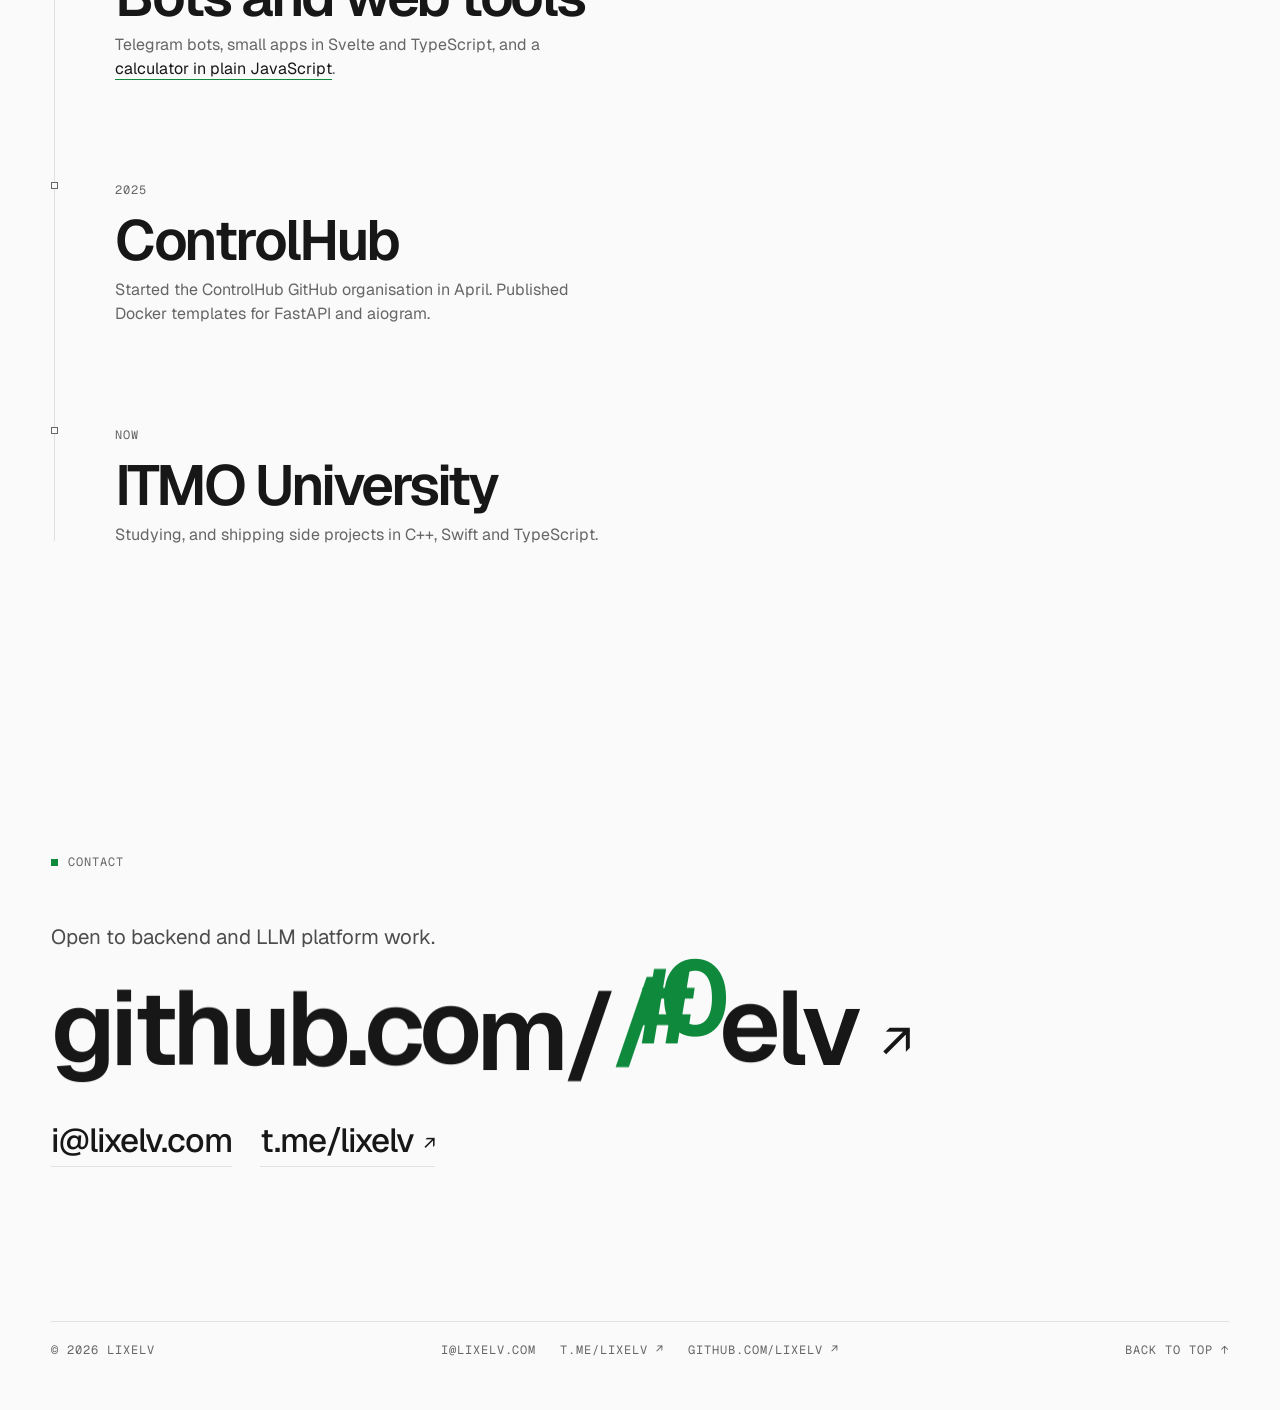
==== commit 7dc06be6: "Main changes" ====
--- a/site/index.html
+++ b/site/index.html
@@ -79,7 +79,7 @@
           <div>
             <span class="mono">01 / 05</span>
             <h3>Omnixon</h3>
-            <p>A platform for AI agents that run in the cloud and are reached through an HTTP API. A solo project created for company internal usage.</p>
+            <p>A platform for AI agents that run in the cloud and are reached through an HTTP API. A solo project created for company internal usage. Agents can use external MCP servers, the whole system is reachable over MCP, and it supports A2A and RAG.</p>
             <div class="tags"><span>AI agents</span><span>HTTP API</span><span>Cloud</span></div>
           </div>
           <a class="visit" href="https://omnixon.net/" target="_blank" rel="noopener">omnixon.net <i>↗</i></a>
--- a/site/css/style.css
+++ b/site/css/style.css
@@ -13,14 +13,14 @@
 @media (prefers-color-scheme: light) {
   :root:not([data-theme="dark"]) {
     --bg: #fafafa; --card: #fff; --fg: #171717; --muted: #666; --soft: #4d4d4d;
-    --line: rgba(0, 0, 0, .1); --dot: rgba(0, 0, 0, .22);
+    --line: rgba(0, 0, 0, .1); --dot: rgba(0, 0, 0, .5);
     --accent: #0f8a3c; --accent-soft: rgba(15, 138, 60, .1); --warn: #a35200; --blue: #0068d6; --red: #cb2a2f;
     color-scheme: light;
   }
 }
 :root[data-theme="light"] {
   --bg: #fafafa; --card: #fff; --fg: #171717; --muted: #666; --soft: #4d4d4d;
-  --line: rgba(0, 0, 0, .1); --dot: rgba(0, 0, 0, .22);
+  --line: rgba(0, 0, 0, .1); --dot: rgba(0, 0, 0, .5);
   --accent: #0f8a3c; --accent-soft: rgba(15, 138, 60, .1); --warn: #a35200; --blue: #0068d6; --red: #cb2a2f;
   color-scheme: light;
 }
--- a/site/css/demos.css
+++ b/site/css/demos.css
@@ -55,7 +55,7 @@
 /* a fixed 3 x 2 grid of scripts and a fixed-width run button, so a new run label never moves the tabs */
 .ch-scripts { display: grid; grid-template-columns: repeat(3, minmax(0, 1fr)); gap: 2px; min-width: 0; }
 .ch-scripts button {
-  font: inherit; padding: 5px 9px; border-radius: 6px; border: 1px solid transparent; background: none;
+  font: inherit; padding: 5px 9px; border-radius: 6px; border: 1px solid transparent; background: var(--bg);
   color: var(--muted); cursor: pointer; transition: color .2s, border-color .2s, background-color .2s;
 }
 .ch-scripts button:hover { color: var(--fg); }
@@ -339,7 +339,6 @@
 .nx-cells i.c { background: var(--accent-soft); color: var(--accent); }
 .nx-cells i.p { background: color-mix(in srgb, var(--warn) 16%, transparent); color: var(--warn); }
 .nx-cells i.ch { background: none; box-shadow: inset 0 0 0 1px var(--line); }
-.nx-cells i.len { padding: 0 6px; background: none; color: var(--muted); box-shadow: inset 0 0 0 1px var(--line); }
 .nx-cells i.cur { box-shadow: inset 0 0 0 1px var(--accent); }
 /* XOR as a school sum: byte over byte, a rule, the result under it */
 .nx-cells .xs { flex: 1 1 100%; display: grid; grid-template-columns: 1em auto 1fr; column-gap: 7px; margin-top: 6px; font-size: 11px; line-height: 15px; }
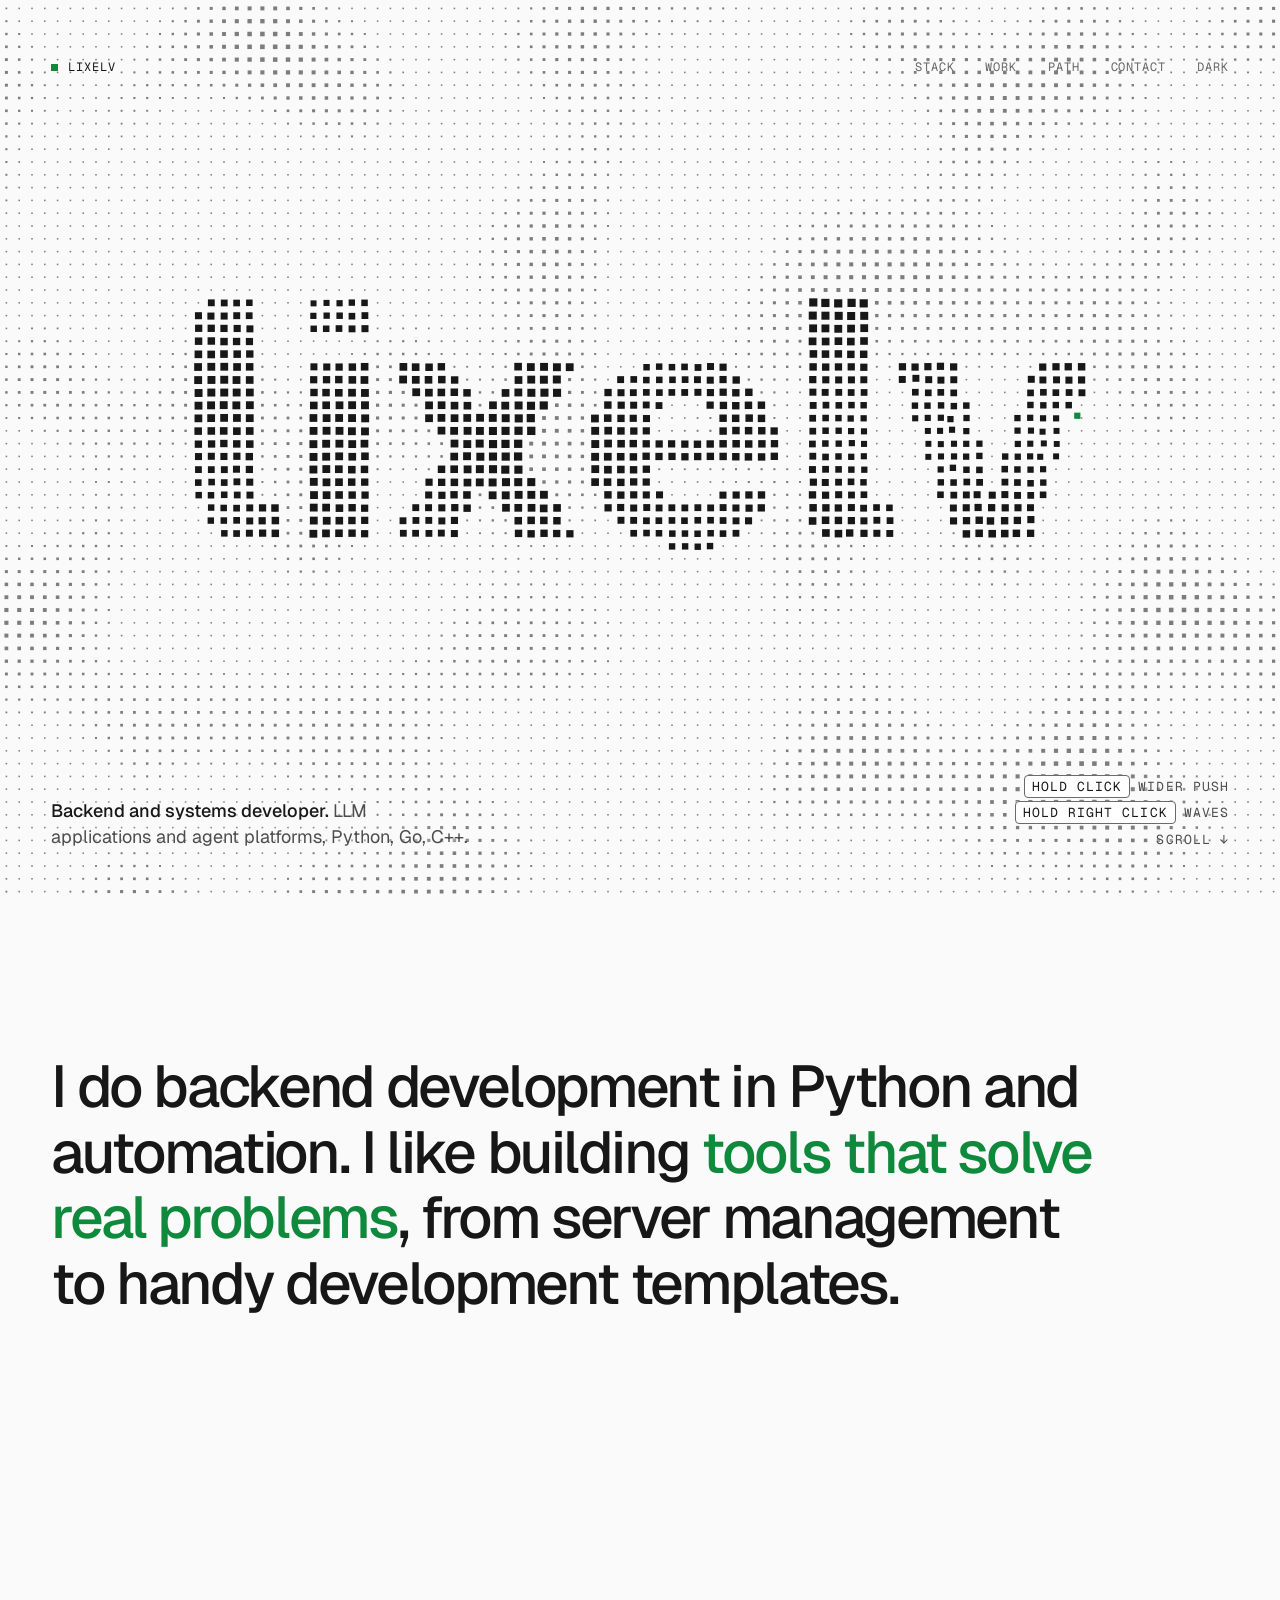
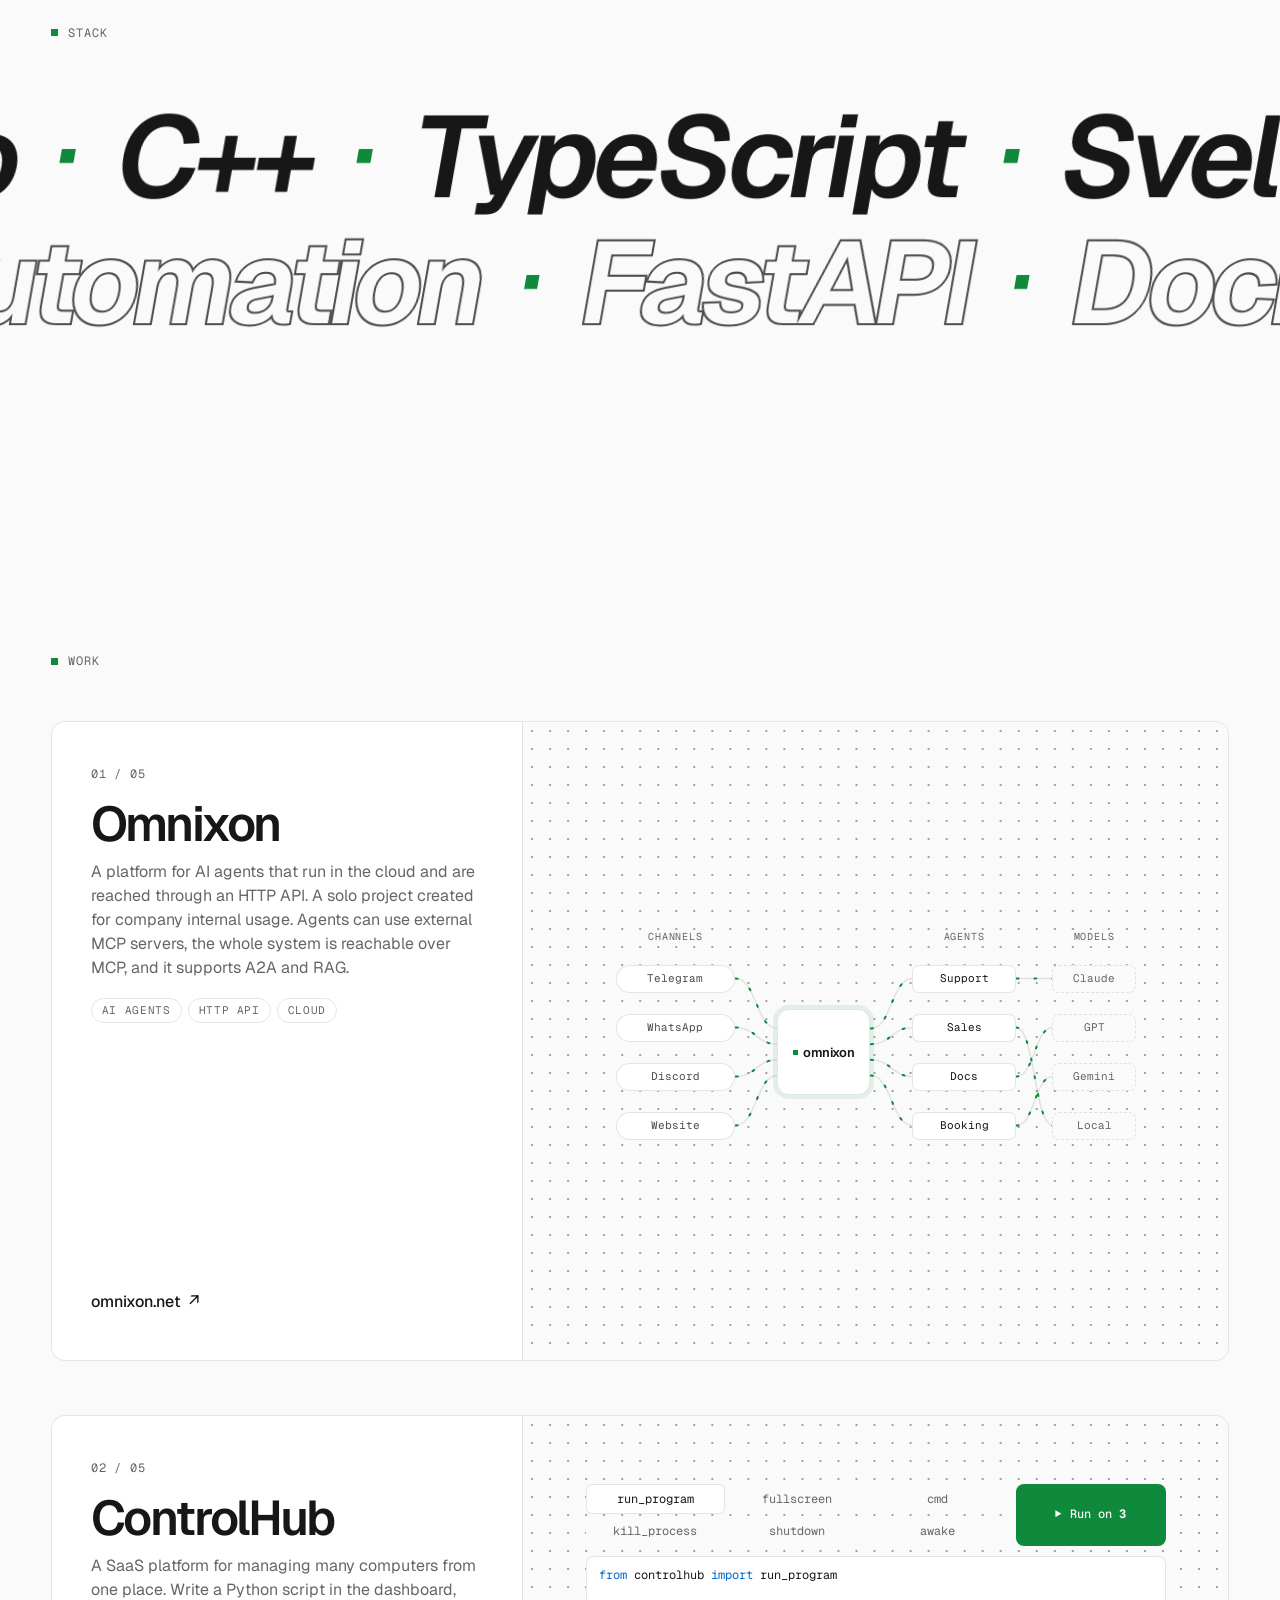
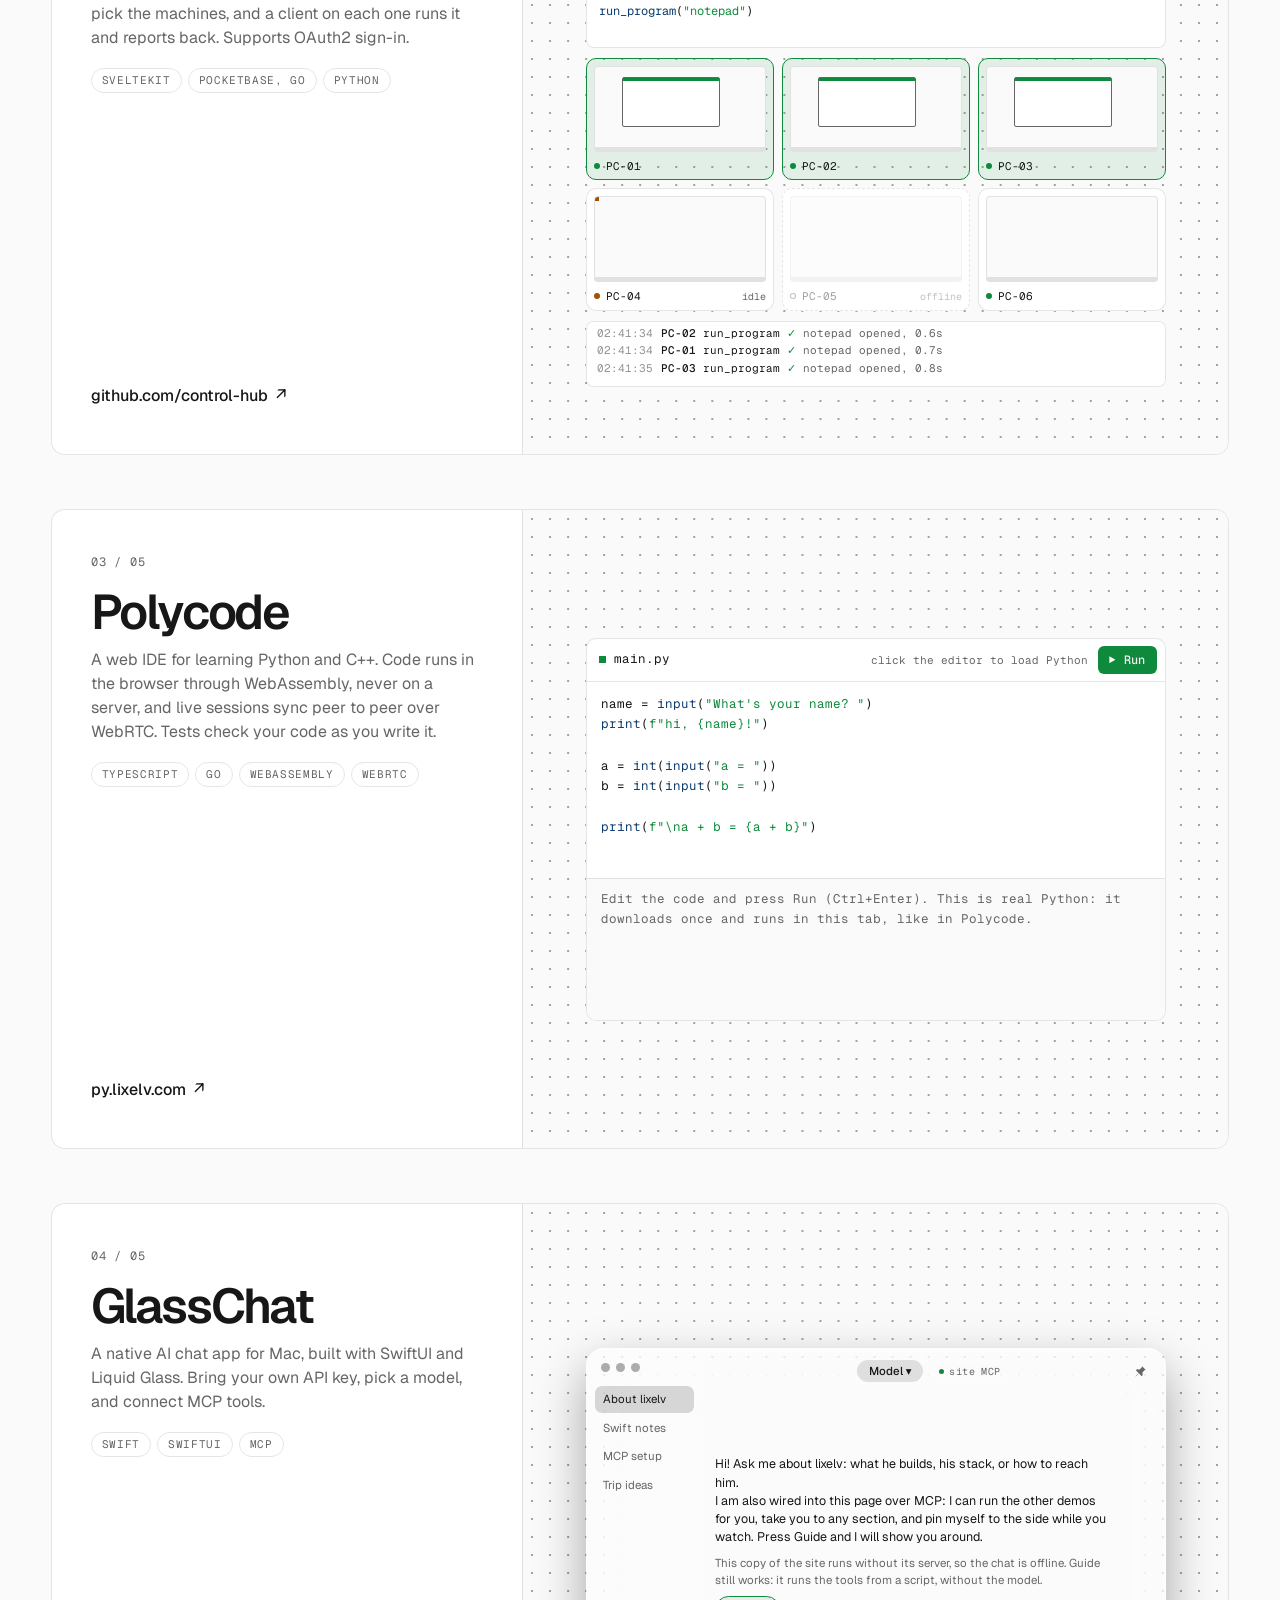
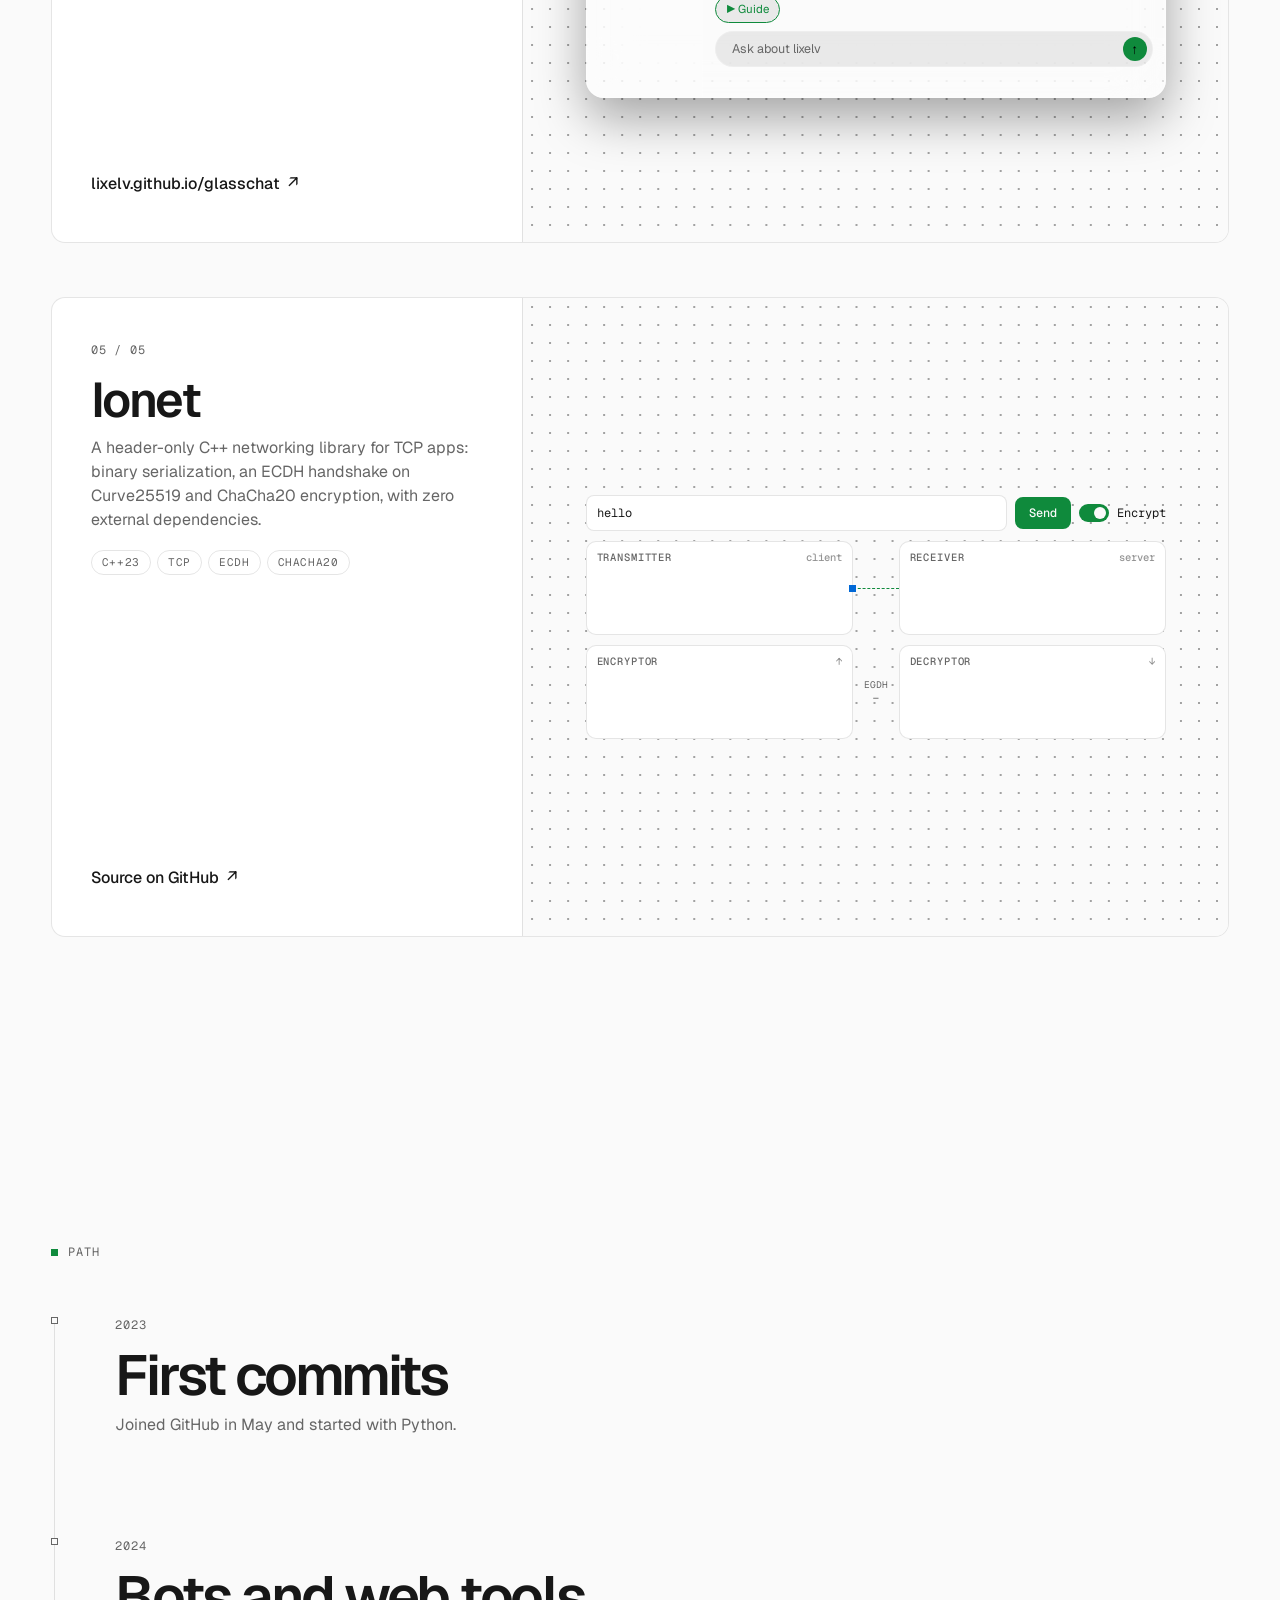
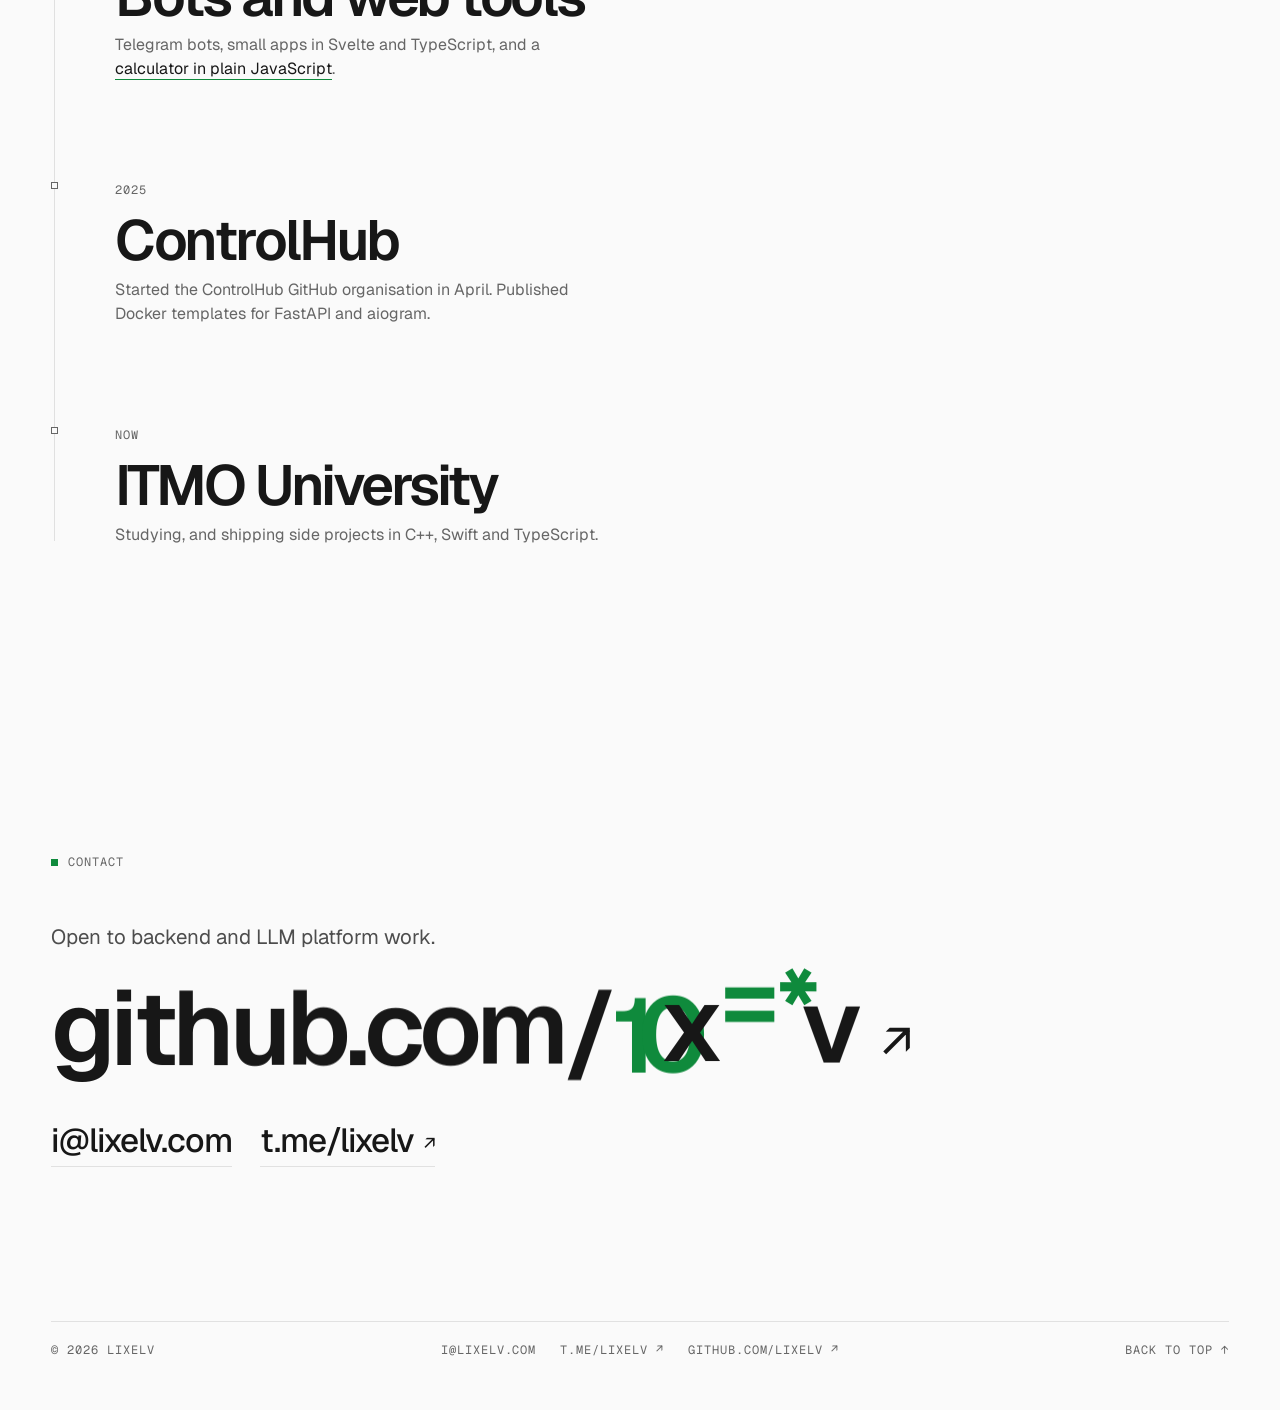
==== commit c4aed1b4: "Make the site crawlable and keep bots off the chat API robots.txt allows the whole site and disallow" ====
--- a/site/index.html
+++ b/site/index.html
@@ -6,7 +6,11 @@
 <title>lixelv — backend and systems developer</title>
 <meta name="description" content="Backend and systems developer. LLM applications and agent platforms, Python, Go, C++.">
 <meta name="theme-color" content="#000000">
+<meta name="robots" content="index, follow, max-image-preview:large, max-snippet:-1">
+<meta name="author" content="lixelv">
 <link rel="canonical" href="https://lixelv.com/">
+<link rel="alternate" type="text/plain" href="https://lixelv.com/llms.txt" title="Plain-text version for language models">
+<link rel="sitemap" type="application/xml" href="/sitemap.xml">
 <meta property="og:type" content="website">
 <meta property="og:site_name" content="lixelv">
 <meta property="og:url" content="https://lixelv.com/">
@@ -26,6 +30,54 @@
 <link href="https://fonts.googleapis.com/css2?family=Geist:wght@400;500;600;800&family=Geist+Mono:wght@400;500&display=swap" rel="stylesheet">
 <link rel="stylesheet" href="css/style.css">
 <link rel="stylesheet" href="css/demos.css">
+<!-- Structured data for search engines: who this is and what the projects are. Keep it in step with the cards below and llms.txt. -->
+<script type="application/ld+json">
+{
+  "@context": "https://schema.org",
+  "@graph": [
+    {
+      "@type": "WebSite",
+      "@id": "https://lixelv.com/#site",
+      "url": "https://lixelv.com/",
+      "name": "lixelv",
+      "inLanguage": "en",
+      "author": { "@id": "https://lixelv.com/#me" }
+    },
+    {
+      "@type": "ProfilePage",
+      "@id": "https://lixelv.com/#page",
+      "url": "https://lixelv.com/",
+      "name": "lixelv, backend and systems developer",
+      "isPartOf": { "@id": "https://lixelv.com/#site" },
+      "mainEntity": { "@id": "https://lixelv.com/#me" }
+    },
+    {
+      "@type": "Person",
+      "@id": "https://lixelv.com/#me",
+      "name": "lixelv",
+      "url": "https://lixelv.com/",
+      "image": "https://lixelv.com/og.png",
+      "jobTitle": "Backend and systems developer",
+      "description": "Backend and systems developer. LLM applications and agent platforms, Python, Go, C++.",
+      "email": "mailto:i@lixelv.com",
+      "affiliation": { "@type": "CollegeOrUniversity", "name": "ITMO University" },
+      "knowsAbout": ["Python", "Go", "C++", "TypeScript", "SvelteKit", "Swift", "FastAPI", "Docker", "PostgreSQL", "Redis", "Nginx", "JavaScript", "LLM applications", "AI agents", "MCP", "Automation"],
+      "sameAs": ["https://github.com/lixelv", "https://t.me/lixelv"]
+    },
+    {
+      "@type": "ItemList",
+      "name": "Work",
+      "itemListElement": [
+        { "@type": "ListItem", "position": 1, "item": { "@type": "SoftwareApplication", "name": "Omnixon", "url": "https://omnixon.net/", "applicationCategory": "DeveloperApplication", "description": "A platform for AI agents that run in the cloud and are reached through an HTTP API, with MCP, A2A and RAG support.", "author": { "@id": "https://lixelv.com/#me" } } },
+        { "@type": "ListItem", "position": 2, "item": { "@type": "SoftwareApplication", "name": "ControlHub", "url": "https://github.com/control-hub", "applicationCategory": "BusinessApplication", "description": "A SaaS platform for managing many computers from one place with Python scripts.", "author": { "@id": "https://lixelv.com/#me" } } },
+        { "@type": "ListItem", "position": 3, "item": { "@type": "WebApplication", "name": "Polycode", "url": "https://py.lixelv.com/", "applicationCategory": "EducationalApplication", "description": "A web IDE for learning Python and C++; code runs in the browser through WebAssembly and live sessions sync over WebRTC.", "author": { "@id": "https://lixelv.com/#me" } } },
+        { "@type": "ListItem", "position": 4, "item": { "@type": "SoftwareApplication", "name": "GlassChat", "url": "https://lixelv.github.io/glasschat/", "operatingSystem": "macOS", "applicationCategory": "UtilitiesApplication", "description": "A native AI chat app for Mac, built with SwiftUI and Liquid Glass, with MCP tools.", "author": { "@id": "https://lixelv.com/#me" } } },
+        { "@type": "ListItem", "position": 5, "item": { "@type": "SoftwareSourceCode", "name": "Ionet", "codeRepository": "https://github.com/lixelv/ionet", "programmingLanguage": "C++", "description": "A header-only C++ networking library for TCP apps with an ECDH handshake on Curve25519 and ChaCha20 encryption.", "author": { "@id": "https://lixelv.com/#me" } } }
+      ]
+    }
+  ]
+}
+</script>
 </head>
 <body>
 <div id="bar" aria-hidden="true"></div>
